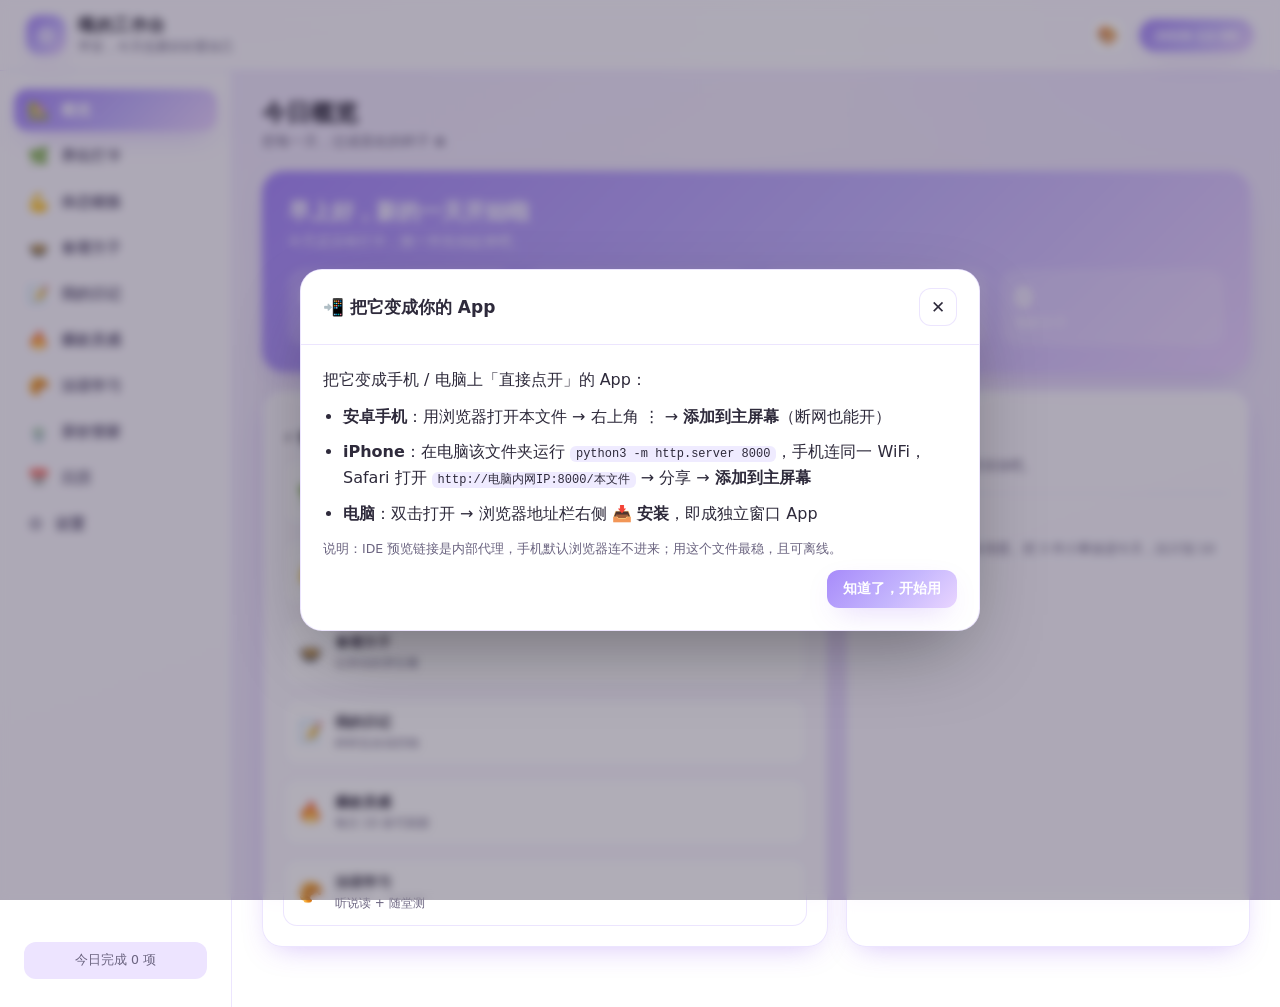
==== gongzuotai.html @ f62a4aa4 "法语：每个知识点预置对应B站视频直链，移除跳转搜索行" ====
<!DOCTYPE html>
<html lang="zh-CN" data-theme="purple">
<head>
  <meta charset="UTF-8" />
  <meta name="viewport" content="width=device-width, initial-scale=1.0, viewport-fit=cover" />
  <title>嘎的工作台 · 我的专属成长空间</title>
  <meta name="theme-color" content="#7c5cff" />
  <meta name="description" content="嘎的专属成长空间：习惯打卡、体态跟练、私人茶饮管家、爆款灵感" />
  <link rel="manifest" href="[data-uri]" />
  <link rel="apple-touch-icon" href="[data-uri]" />
  <meta name="apple-mobile-web-app-capable" content="yes" />
  <meta name="mobile-web-app-capable" content="yes" />
  <meta name="apple-mobile-web-app-status-bar-style" content="black-translucent" />
  <meta name="apple-mobile-web-app-title" content="嘎的工作台" />
  <style>
/* ============================================================
   嘎的工作台 · 样式系统
   5 套高级皮肤：紫 / 绿 / 黄 / 蓝 / 粉
   ============================================================ */

/* 确保 hidden 属性始终能隐藏元素，不被后续 display 规则覆盖 */
[hidden] { display: none !important; }

/* 首次引导：把单文件变成 App */
.apphint p { margin: 0 0 10px; line-height: 1.65; }
.apphint .ah-list { margin: 0 0 12px; padding-left: 20px; }
.apphint .ah-list li { margin: 9px 0; line-height: 1.65; }
.apphint code { background: rgba(124, 92, 255, .12); padding: 1px 6px; border-radius: 6px; font-size: 12px; word-break: break-all; }
.apphint .row-end { display: flex; justify-content: flex-end; margin-top: 4px; }

/* ---------- 主题变量 ---------- */
:root,
[data-theme="purple"] {
  --bg-1: #f3eefc;
  --bg-2: #ece4fb;
  --grad: linear-gradient(135deg, #a78bfa 0%, #c4b5fd 55%, #e9d5ff 100%);
  --primary: #8b5cf6;
  --primary-soft: #ede4ff;
  --primary-deep: #6d28d9;
  --accent: #f0abfc;
  --text: #2e2a3b;
  --text-soft: #6b6480;
  --card: rgba(255, 255, 255, 0.72);
  --card-solid: #ffffff;
  --border: rgba(139, 92, 246, 0.16);
  --shadow: 0 10px 30px -12px rgba(124, 58, 237, 0.35);
  --good: #34d399;
  --warn: #fbbf24;
  --dot: #c4b5fd;
}
[data-theme="green"] {
  --bg-1: #eef6ee;
  --bg-2: #e3f1e6;
  --grad: linear-gradient(135deg, #6ee7b7 0%, #a7f3d0 55%, #d9f99d 100%);
  --primary: #10b981;
  --primary-soft: #d8f5e8;
  --primary-deep: #047857;
  --accent: #bef264;
  --text: #243029;
  --text-soft: #5d6b60;
  --card: rgba(255, 255, 255, 0.74);
  --card-solid: #ffffff;
  --border: rgba(16, 185, 129, 0.16);
  --shadow: 0 10px 30px -12px rgba(16, 185, 129, 0.35);
  --good: #34d399;
  --warn: #fbbf24;
  --dot: #a7f3d0;
}
[data-theme="yellow"] {
  --bg-1: #fff8ec;
  --bg-2: #fdf2dc;
  --grad: linear-gradient(135deg, #fcd34d 0%, #fde68a 55%, #fef3c7 100%);
  --primary: #f59e0b;
  --primary-soft: #fdeccb;
  --primary-deep: #b45309;
  --accent: #fbbf24;
  --text: #3a3120;
  --text-soft: #7a6c4d;
  --card: rgba(255, 255, 255, 0.78);
  --card-solid: #fffdf8;
  --border: rgba(245, 158, 11, 0.18);
  --shadow: 0 10px 30px -12px rgba(217, 119, 6, 0.32);
  --good: #34d399;
  --warn: #fb923c;
  --dot: #fde68a;
}
[data-theme="blue"] {
  --bg-1: #eef4fb;
  --bg-2: #e2ecf7;
  --grad: linear-gradient(135deg, #60a5fa 0%, #93c5fd 55%, #cffafe 100%);
  --primary: #3b82f6;
  --primary-soft: #dbeafe;
  --primary-deep: #1d4ed8;
  --accent: #67e8f9;
  --text: #232b3a;
  --text-soft: #5a647a;
  --card: rgba(255, 255, 255, 0.74);
  --card-solid: #ffffff;
  --border: rgba(59, 130, 246, 0.16);
  --shadow: 0 10px 30px -12px rgba(37, 99, 235, 0.35);
  --good: #34d399;
  --warn: #fbbf24;
  --dot: #93c5fd;
}
[data-theme="pink"] {
  --bg-1: #fdeef4;
  --bg-2: #fbe3ec;
  --grad: linear-gradient(135deg, #f9a8d4 0%, #fbcfe8 55%, #fecdd3 100%);
  --primary: #ec4899;
  --primary-soft: #fce3f0;
  --primary-deep: #be185d;
  --accent: #fda4af;
  --text: #3a2731;
  --text-soft: #7a5e6b;
  --card: rgba(255, 255, 255, 0.74);
  --card-solid: #fffafc;
  --border: rgba(236, 72, 153, 0.16);
  --shadow: 0 10px 30px -12px rgba(219, 39, 119, 0.32);
  --good: #34d399;
  --warn: #fbbf24;
  --dot: #fbcfe8;
}

/* ---------- 基础 ---------- */
* { box-sizing: border-box; margin: 0; padding: 0; }
html, body { height: 100%; }
body {
  font-family: "PingFang SC", "Hiragino Sans GB", "Microsoft YaHei", system-ui, -apple-system, sans-serif;
  color: var(--text);
  background:
    radial-gradient(1200px 600px at 12% -8%, var(--bg-2), transparent 60%),
    radial-gradient(900px 500px at 100% 0%, var(--primary-soft), transparent 55%),
    linear-gradient(160deg, var(--bg-1), var(--bg-2));
  background-attachment: fixed;
  min-height: 100vh;
  transition: background .5s ease, color .3s ease;
  -webkit-font-smoothing: antialiased;
}
button { font-family: inherit; cursor: pointer; }
input, textarea, select { font-family: inherit; }

/* ---------- 顶栏 ---------- */
.topbar {
  position: sticky; top: 0; z-index: 20;
  display: flex; align-items: center; justify-content: space-between;
  padding: 14px 26px;
  backdrop-filter: blur(14px);
  background: var(--card);
  border-bottom: 1px solid var(--border);
}
.brand { display: flex; align-items: center; gap: 12px; }
.brand-logo {
  width: 40px; height: 40px; display: grid; place-items: center;
  border-radius: 14px; background: var(--grad); color: #fff; font-size: 20px;
  box-shadow: var(--shadow);
}
.brand-title { font-weight: 800; font-size: 17px; letter-spacing: .5px; }
.brand-sub { font-size: 12.5px; color: var(--text-soft); margin-top: 2px; }
.topbar-right { display: flex; align-items: center; gap: 12px; }
.icon-btn {
  border: 1px solid var(--border); background: var(--card-solid);
  width: 38px; height: 38px; border-radius: 12px; font-size: 17px;
  display: grid; place-items: center; color: var(--text);
  transition: transform .15s ease, box-shadow .2s ease;
}
.icon-btn:hover { transform: translateY(-2px); box-shadow: var(--shadow); }
.date-chip {
  background: var(--grad); color: #fff; font-weight: 700; font-size: 13px;
  padding: 9px 16px; border-radius: 999px; box-shadow: var(--shadow);
}

/* ---------- 布局 ---------- */
.layout { display: grid; grid-template-columns: 232px 1fr; min-height: calc(100vh - 68px); }
.sidebar {
  padding: 18px 14px; display: flex; flex-direction: column; justify-content: space-between;
  border-right: 1px solid var(--border);
  background: var(--card);
}
.nav { display: flex; flex-direction: column; gap: 4px; }
.nav-item {
  display: flex; align-items: center; gap: 12px;
  padding: 11px 14px; border-radius: 14px; color: var(--text-soft);
  font-size: 14.5px; font-weight: 600; text-decoration: none;
  transition: all .18s ease;
}
.nav-item .nav-ico { font-size: 17px; }
.nav-item:hover { background: var(--primary-soft); color: var(--text); }
.nav-item.active {
  background: var(--grad); color: #fff; box-shadow: var(--shadow);
}
.sidebar-foot { padding: 10px; }
.mini-stat {
  font-size: 12.5px; color: var(--text-soft); text-align: center;
  background: var(--primary-soft); border-radius: 12px; padding: 10px;
}

.content { padding: 26px 30px 60px; max-width: 1180px; }

/* ---------- 通用卡片/标题 ---------- */
.view-head { display: flex; align-items: flex-end; justify-content: space-between; margin-bottom: 20px; gap: 16px; }
.view-title { font-size: 24px; font-weight: 800; }
.view-desc { color: var(--text-soft); font-size: 13.5px; margin-top: 4px; }
.card {
  background: var(--card); border: 1px solid var(--border); border-radius: 20px;
  padding: 20px; box-shadow: var(--shadow); backdrop-filter: blur(10px);
}
.grid { display: grid; gap: 18px; }
.grid-2 { grid-template-columns: repeat(2, 1fr); }
.grid-3 { grid-template-columns: repeat(3, 1fr); }
.grid-auto { grid-template-columns: repeat(auto-fill, minmax(260px, 1fr)); }
@media (max-width: 920px) {
  /* 移动端：侧边栏变底部导航栏 */
  .layout { grid-template-columns: 1fr; min-height: auto; }
  .sidebar {
    position: fixed;
    left: 0; right: 0; bottom: 0; top: auto;
    width: 100%;
    flex-direction: row;
    gap: 4px;
    padding: 6px 8px calc(6px + env(safe-area-inset-bottom, 0px));
    border-radius: 0;
    border: none;
    border-top: 1px solid var(--border);
    background: var(--card-solid);
    box-shadow: 0 -10px 30px -12px rgba(0,0,0,.28);
    z-index: 40;
  }
  .nav { flex-direction: row; gap: 2px; width: 100%; overflow-x: auto; -webkit-overflow-scrolling: touch; }
  .nav-item {
    flex: 1 0 auto;
    flex-direction: column;
    gap: 2px;
    padding: 6px 8px;
    border-radius: 14px;
    min-width: 54px;
    font-size: 11px;
    justify-content: center;
  }
  .nav-item .nav-ico { font-size: 20px; }
  .nav-item span:last-child { font-size: 11px; }
  .sidebar-foot { display: none; }
  .grid-2, .grid-3 { grid-template-columns: 1fr; }
  .content { padding: 18px 16px calc(94px + env(safe-area-inset-bottom, 0px)); max-width: 100%; }
  .view-head { flex-wrap: wrap; gap: 10px; }
  .topbar { padding: 14px 16px; }
  .topbar .brand-sub { display: none; }
}
@media (max-width: 560px) {
  .topbar .brand-title { font-size: 16px; }
  .hero-banner .hero-num { font-size: 40px; }
  .hero-banner .hero-illust { font-size: 46px; }
  .view-title { font-size: 20px; }
  .checkin-card .actions .btn { padding: 4px 7px; }
}

/* ---------- 按钮 ---------- */
.btn {
  border: none; border-radius: 12px; padding: 10px 16px; font-size: 13.5px; font-weight: 700;
  background: var(--grad); color: #fff; box-shadow: var(--shadow);
  transition: transform .15s ease, filter .2s ease;
}
.btn:hover { transform: translateY(-2px); filter: brightness(1.04); }
.btn.ghost { background: var(--card-solid); color: var(--primary-deep); border: 1px solid var(--border); box-shadow: none; }
.btn.ghost:hover { background: var(--primary-soft); }
.btn.sm { padding: 7px 12px; font-size: 12.5px; border-radius: 10px; }
.btn.danger { background: #fff; color: #e11d48; border: 1px solid #fecdd3; box-shadow: none; }
.btn.danger:hover { background: #fff1f3; }
.chip {
  display: inline-flex; align-items: center; gap: 6px; font-size: 12px; font-weight: 700;
  padding: 5px 11px; border-radius: 999px; background: var(--primary-soft); color: var(--primary-deep);
}

/* ---------- 表单 ---------- */
.field { display: flex; flex-direction: column; gap: 6px; margin-bottom: 14px; }
.field label { font-size: 13px; font-weight: 700; color: var(--text); }
.input, .textarea, select.input {
  width: 100%; border: 1px solid var(--border); border-radius: 12px;
  padding: 11px 13px; font-size: 14px; color: var(--text); background: var(--card-solid);
  transition: border .2s ease, box-shadow .2s ease;
}
.input:focus, .textarea:focus { outline: none; border-color: var(--primary); box-shadow: 0 0 0 3px var(--primary-soft); }
.textarea { resize: vertical; min-height: 90px; line-height: 1.6; }
.row { display: flex; gap: 10px; flex-wrap: wrap; }
.row > * { flex: 1; min-width: 140px; }

/* ---------- 弹层 ---------- */
.modal-mask {
  position: fixed; inset: 0; background: rgba(30, 20, 50, .35); backdrop-filter: blur(4px);
  display: grid; place-items: center; z-index: 50; padding: 20px;
}
.modal {
  width: min(680px, 96vw); max-height: 88vh; overflow: auto;
  background: var(--card-solid); border-radius: 22px; border: 1px solid var(--border);
  box-shadow: 0 30px 80px -20px rgba(0,0,0,.4); animation: pop .25s ease;
}
@keyframes pop { from { transform: scale(.96); opacity: 0; } to { transform: scale(1); opacity: 1; } }
.modal-head { display: flex; align-items: center; justify-content: space-between; padding: 18px 22px; border-bottom: 1px solid var(--border); position: sticky; top: 0; background: var(--card-solid); }
.modal-head h3 { font-size: 17px; }
.modal-body { padding: 22px; }

/* ---------- 轻提示 ---------- */
.toast {
  position: fixed; bottom: 30px; left: 50%; transform: translateX(-50%);
  background: var(--text); color: #fff; padding: 12px 22px; border-radius: 999px;
  font-size: 13.5px; font-weight: 600; z-index: 60; box-shadow: 0 12px 30px -8px rgba(0,0,0,.4);
  animation: toastIn .3s ease;
}
@keyframes toastIn { from { opacity: 0; transform: translate(-50%, 12px); } to { opacity: 1; transform: translate(-50%, 0); } }

/* ---------- 概览 ---------- */
.ov-hero { background: var(--grad); color: #fff; border-radius: 22px; padding: 26px; box-shadow: var(--shadow); }
.ov-hero h2 { font-size: 22px; margin-bottom: 6px; }
.ov-hero p { opacity: .92; font-size: 14px; }
.ov-stats { display: grid; grid-template-columns: repeat(4, 1fr); gap: 14px; margin-top: 18px; }
.ov-stat { background: rgba(255,255,255,.18); border-radius: 16px; padding: 14px; }
.ov-stat .n { font-size: 26px; font-weight: 800; }
.ov-stat .l { font-size: 12.5px; opacity: .9; margin-top: 2px; }
@media (max-width: 720px){ .ov-stats { grid-template-columns: repeat(2,1fr);} }
.ov-grid { display: grid; grid-template-columns: 1.4fr 1fr; gap: 18px; margin-top: 18px; }
@media (max-width: 920px){ .ov-grid { grid-template-columns: 1fr; } }
.quick-link { display: flex; align-items: center; gap: 12px; padding: 13px 14px; border-radius: 14px; background: var(--card-solid); border: 1px solid var(--border); text-decoration: none; color: var(--text); transition: all .18s ease; }
.quick-link:hover { transform: translateY(-2px); box-shadow: var(--shadow); }
.quick-link .ql-ico { font-size: 20px; }
.quick-link .ql-title { font-weight: 700; font-size: 14px; }
.quick-link .ql-sub { font-size: 12px; color: var(--text-soft); }

/* ---------- 打卡清单 ---------- */
.habit {
  display: flex; align-items: center; gap: 14px; padding: 14px;
  background: var(--card-solid); border: 1px solid var(--border); border-radius: 16px;
  transition: all .18s ease;
}
.habit:hover { box-shadow: var(--shadow); }
.habit.done { background: var(--primary-soft); border-color: transparent; }
.check {
  width: 30px; height: 30px; border-radius: 10px; border: 2px solid var(--primary);
  display: grid; place-items: center; flex: none; background: #fff; color: #fff;
  transition: all .15s ease; font-weight: 800;
}
.check.on { background: var(--primary); }
.habit-main { flex: 1; min-width: 0; }
.habit-name { font-weight: 700; font-size: 15px; }
.habit-name.done { text-decoration: line-through; color: var(--text-soft); }
.habit-meta { font-size: 12px; color: var(--text-soft); margin-top: 3px; }
.habit-actions { display: flex; gap: 8px; align-items: center; }
.jump-btn {
  display: inline-flex; align-items: center; gap: 6px; font-size: 12.5px; font-weight: 700;
  padding: 7px 12px; border-radius: 10px; background: var(--primary-soft); color: var(--primary-deep);
  text-decoration: none; border: 1px solid var(--border); transition: all .15s ease;
}
.jump-btn:hover { background: var(--primary); color: #fff; }
.jump-btn.empty { opacity: .55; }

/* ---------- 分类标签 ---------- */
.tabs { display: flex; gap: 8px; flex-wrap: wrap; margin-bottom: 16px; }
.tab {
  border: 1px solid var(--border); background: var(--card-solid); color: var(--text-soft);
  padding: 8px 15px; border-radius: 999px; font-size: 13px; font-weight: 700;
  transition: all .15s ease;
}
.tab.active { background: var(--grad); color: #fff; border-color: transparent; box-shadow: var(--shadow); }
.cat-pill { display: inline-flex; align-items: center; gap: 6px; }
.cat-pill .del { cursor: pointer; color: var(--text-soft); }

/* ---------- 食谱卡 ---------- */
.recipe-card { display: flex; flex-direction: column; gap: 10px; }
.recipe-title { font-size: 16px; font-weight: 800; display: flex; align-items: center; gap: 8px; }
.tag-row { display: flex; gap: 6px; flex-wrap: wrap; }
.tag { font-size: 11.5px; padding: 3px 10px; border-radius: 999px; background: var(--primary-soft); color: var(--primary-deep); font-weight: 700; }
.tip-box { background: linear-gradient(135deg, var(--primary-soft), transparent); border-left: 3px solid var(--primary); border-radius: 12px; padding: 11px 13px; font-size: 13px; color: var(--text); line-height: 1.6; }
.tip-box b { color: var(--primary-deep); }
.ingredients li, .steps li { font-size: 13.5px; line-height: 1.7; margin-left: 18px; }
.ingredients li { list-style: '🥄'; padding-left: 6px; }
.steps li { list-style: decimal; }

/* ---------- 日记 ---------- */
.diary-editor { display: grid; gap: 12px; }
.diary-list { display: flex; flex-direction: column; gap: 12px; }
.diary-item { background: var(--card-solid); border: 1px solid var(--border); border-radius: 16px; padding: 16px; }
.diary-date { font-size: 12.5px; color: var(--text-soft); font-weight: 700; }
.diary-tags { display: flex; gap: 6px; flex-wrap: wrap; margin: 8px 0; }
.diary-body { font-size: 14px; line-height: 1.75; white-space: pre-wrap; color: var(--text); }
.analysis { background: var(--primary-soft); border-radius: 16px; padding: 18px; }
.analysis h4 { font-size: 15px; margin-bottom: 10px; }
.analysis ul { margin-left: 18px; font-size: 13.5px; line-height: 1.8; }
.kpi-row { display: flex; gap: 10px; flex-wrap: wrap; margin-bottom: 12px; }
.kpi { background: var(--card-solid); border: 1px solid var(--border); border-radius: 12px; padding: 10px 14px; flex: 1; min-width: 120px; }
.kpi .n { font-size: 20px; font-weight: 800; color: var(--primary-deep); }
.kpi .l { font-size: 12px; color: var(--text-soft); }

/* ---------- 爆款灵感 ---------- */
.viral-toolbar { display: flex; align-items: center; gap: 12px; flex-wrap: wrap; margin-bottom: 16px; }
.viral-card { background: var(--card-solid); border: 1px solid var(--border); border-radius: 18px; overflow: hidden; display: flex; flex-direction: column; }
.viral-top { padding: 16px 18px; background: var(--grad); color: #fff; }
.viral-top .vt-platform { font-size: 11.5px; font-weight: 800; opacity: .9; }
.viral-top .vt-title { font-size: 16px; font-weight: 800; margin-top: 4px; line-height: 1.4; }
.viral-body { padding: 16px 18px; display: flex; flex-direction: column; gap: 12px; }
.viral-sec { border-top: 1px dashed var(--border); padding-top: 10px; }
.viral-sec h5 { font-size: 12.5px; color: var(--primary-deep); margin-bottom: 6px; letter-spacing: .3px; }
.viral-sec .line { font-size: 13px; line-height: 1.65; color: var(--text); }
.timeline { display: flex; flex-direction: column; gap: 4px; }
.timeline .tl { display: flex; gap: 8px; font-size: 12.5px; }
.timeline .tl .t { color: var(--primary-deep); font-weight: 800; flex: none; width: 46px; }
.timeline .tl .k { font-weight: 700; }
.gold { color: var(--primary-deep); font-weight: 700; background: var(--primary-soft); padding: 0 4px; border-radius: 5px; }
.emo { color: var(--accent); font-weight: 700; }

/* ---------- 法语 ---------- */
.fr-level { display: flex; gap: 8px; flex-wrap: wrap; margin-bottom: 16px; }
.fr-lesson { display: flex; align-items: center; gap: 12px; padding: 13px; background: var(--card-solid); border: 1px solid var(--border); border-radius: 14px; }
.fr-lesson .lv { font-size: 12px; font-weight: 800; color: #fff; background: var(--primary); padding: 3px 9px; border-radius: 999px; }
.fr-video { display: flex; align-items: center; gap: 12px; padding: 13px; background: var(--card-solid); border: 1px solid var(--border); border-radius: 14px; }
.fr-video.done { border-color: var(--primary); background: var(--primary-soft); }
.fr-video-actions { display: flex; align-items: center; gap: 8px; flex-shrink: 0; }
.tag-ok { font-size: 11px; font-weight: 800; color: #fff; background: #16a34a; padding: 2px 8px; border-radius: 999px; margin-left: 6px; }
.task-list { display: flex; flex-direction: column; gap: 10px; }
.task { display: flex; align-items: flex-start; gap: 12px; padding: 12px; border: 1px solid var(--border); border-radius: 14px; background: var(--card-solid); }
.task .tk { font-size: 18px; }
.quiz { background: var(--primary-soft); border-radius: 16px; padding: 18px; }
.quiz .q { font-weight: 700; font-size: 15px; margin-bottom: 10px; }
.quiz-opt { display: block; width: 100%; text-align: left; padding: 11px 14px; border: 1px solid var(--border); border-radius: 12px; background: var(--card-solid); margin-bottom: 8px; font-size: 14px; transition: all .15s ease; }
.quiz-opt:hover { border-color: var(--primary); }
.quiz-opt.correct { background: #d1fae5; border-color: var(--good); }
.quiz-opt.wrong { background: #fee2e2; border-color: #f87171; }
.dur-pick { display: flex; gap: 8px; }
.dur-pick .tab { cursor: pointer; }

/* ---------- 日历 ---------- */
.cal-head { display: flex; align-items: center; justify-content: space-between; margin-bottom: 14px; }
.cal-grid { display: grid; grid-template-columns: repeat(7, 1fr); gap: 8px; }
.cal-dow { text-align: center; font-size: 12px; font-weight: 800; color: var(--text-soft); padding: 4px 0; }
.cal-cell {
  min-height: 92px; border: 1px solid var(--border); border-radius: 14px; padding: 8px;
  background: var(--card-solid); cursor: pointer; transition: all .15s ease; position: relative;
  display: flex; flex-direction: column; gap: 5px;
}
.cal-cell:hover { box-shadow: var(--shadow); transform: translateY(-2px); }
.cal-cell.other { opacity: .4; }
.cal-cell.today { border: 2px solid var(--primary); }
.cal-cell .dnum { font-size: 13px; font-weight: 800; }
.cal-dots { display: flex; gap: 3px; flex-wrap: wrap; }
.cal-dot { width: 8px; height: 8px; border-radius: 50%; }
.cal-dot.health { background: var(--primary); }
.cal-dot.posture { background: var(--accent); }
.cal-dot.french { background: #38bdf8; }
.cal-dot.plan { background: var(--warn); }
.day-detail .dd-row { display: flex; align-items: center; gap: 10px; padding: 9px 0; border-bottom: 1px dashed var(--border); }
.day-detail .dd-row:last-child { border-bottom: none; }
.day-detail .dd-label { flex: 1; font-size: 13.5px; }
.makeup-note { font-size: 12px; color: var(--text-soft); margin-top: 8px; }

/* ---------- 设置/皮肤 ---------- */
.theme-grid { display: grid; grid-template-columns: repeat(5, 1fr); gap: 14px; }
@media (max-width: 720px){ .theme-grid { grid-template-columns: repeat(2,1fr); } }
.theme-card { border: 2px solid transparent; border-radius: 16px; padding: 14px; cursor: pointer; transition: all .18s ease; background: var(--card-solid); }
.theme-card.active { border-color: var(--primary); box-shadow: var(--shadow); }
.theme-swatch { height: 46px; border-radius: 12px; margin-bottom: 10px; }
.theme-name { font-size: 13.5px; font-weight: 700; text-align: center; }
.empty { text-align: center; color: var(--text-soft); padding: 30px; font-size: 14px; }
.sec-title { font-size: 15px; font-weight: 800; margin: 18px 0 10px; display: flex; align-items: center; gap: 8px; }
.muted { color: var(--text-soft); font-size: 12.5px; }
.divider { height: 1px; background: var(--border); margin: 18px 0; }

/* ---------- 健身/习惯打卡新布局（参考结构，使用主题色） ---------- */
.hero-banner {
  background: var(--grad);
  border-radius: 24px;
  padding: 24px 28px;
  color: #fff;
  display: flex;
  justify-content: space-between;
  align-items: center;
  margin-bottom: 20px;
  box-shadow: var(--shadow);
}
.hero-banner .hero-num {
  font-size: 56px;
  font-weight: 900;
  line-height: 1;
  letter-spacing: -2px;
}
.hero-banner .hero-label {
  font-size: 14px;
  opacity: .92;
  margin-top: 6px;
  font-weight: 600;
}
.hero-banner .hero-illust {
  font-size: 70px;
  opacity: .95;
  filter: drop-shadow(0 8px 16px rgba(0,0,0,.12));
}

.cat-grid {
  display: grid;
  grid-template-columns: repeat(auto-fit, minmax(100px, 1fr));
  gap: 10px;
  margin-bottom: 18px;
}
.cat-grid .cat-btn {
  position: relative;
  border: 1px solid var(--border);
  background: var(--card-solid);
  color: var(--text-soft);
  border-radius: 18px;
  padding: 14px 8px 12px;
  text-align: center;
  font-size: 13px;
  font-weight: 700;
  transition: all .15s ease;
  cursor: pointer;
  user-select: none;
}
.cat-grid .cat-btn.active {
  background: var(--primary);
  color: #fff;
  border-color: var(--primary);
  box-shadow: var(--shadow);
}
.cat-grid .cat-ico {
  font-size: 30px;
  display: block;
  margin-bottom: 6px;
  line-height: 1;
}
.cat-grid .cat-del {
  position: absolute;
  top: 5px;
  right: 6px;
  font-size: 10px;
  opacity: .5;
  padding: 3px 5px;
  border-radius: 50%;
  line-height: 1;
}
.cat-grid .cat-del:hover { opacity: 1; background: rgba(0,0,0,.08); }

.today-status {
  display: flex;
  align-items: center;
  gap: 12px;
  margin-bottom: 16px;
  font-size: 16px;
  font-weight: 800;
  color: var(--text);
}
.today-status .status-dot {
  width: 22px;
  height: 22px;
  border-radius: 50%;
  border: 2.5px solid var(--warn);
  flex: none;
  transition: all .2s ease;
}
.today-status .status-dot.done {
  background: var(--good);
  border-color: var(--good);
}

.checkin-card {
  display: flex;
  align-items: center;
  gap: 14px;
  padding: 16px;
  background: var(--card-solid);
  border: 1px solid var(--border);
  border-radius: 18px;
  margin-bottom: 12px;
  transition: all .18s ease;
}
.checkin-card:hover { box-shadow: var(--shadow); }
.checkin-card.done { background: var(--primary-soft); border-color: transparent; }
.checkin-card .thumb {
  width: 58px;
  height: 58px;
  border-radius: 16px;
  background: var(--primary-soft);
  color: var(--primary);
  display: grid;
  place-items: center;
  font-size: 30px;
  flex: none;
  text-decoration: none;
  transition: all .15s ease;
}
.checkin-card .thumb.play {
  background: var(--grad);
  color: #fff;
  position: relative;
  overflow: hidden;
}
.checkin-card .thumb.play::after {
  content: '▶';
  font-size: 22px;
  display: grid;
  place-items: center;
  inset: 0;
  position: absolute;
}
.checkin-card .main { flex: 1; min-width: 0; }
.checkin-card .title {
  font-size: 16px;
  font-weight: 800;
  color: var(--text);
  margin-bottom: 4px;
}
.checkin-card .title.done { color: var(--primary-deep); }
.checkin-card .desc {
  font-size: 13px;
  color: var(--text-soft);
  line-height: 1.45;
  margin-bottom: 9px;
}
.checkin-card .tags {
  display: flex;
  gap: 8px;
  flex-wrap: wrap;
  align-items: center;
}
.checkin-card .tag-pill {
  font-size: 12px;
  padding: 4px 10px;
  border-radius: 999px;
  background: var(--bg-2);
  color: var(--text-soft);
  font-weight: 600;
}
.checkin-card .tag-pill.level { background: var(--primary-soft); color: var(--primary-deep); }
.checkin-card .tag-pill a { color: inherit; text-decoration: none; }
.checkin-card .check-circle {
  width: 36px;
  height: 36px;
  border-radius: 50%;
  border: 2.5px solid var(--border);
  background: var(--card-solid);
  color: transparent;
  display: grid;
  place-items: center;
  flex: none;
  transition: all .15s ease;
  font-weight: 800;
  font-size: 16px;
  cursor: pointer;
}
.checkin-card .check-circle.on {
  background: var(--primary);
  border-color: var(--primary);
  color: #fff;
}
.checkin-card .actions {
  display: flex;
  flex-direction: column;
  gap: 6px;
  flex: none;
}
.checkin-card .actions .btn {
  padding: 5px 8px;
  font-size: 12px;
  min-height: auto;
}

.tip-card {
  background: var(--card);
  border: 1px solid var(--border);
  border-radius: 20px;
  padding: 18px;
  margin-top: 20px;
  box-shadow: var(--shadow);
}
.tip-card .tip-title {
  font-size: 16px;
  font-weight: 800;
  margin-bottom: 8px;
  display: flex;
  align-items: center;
  gap: 8px;
  color: var(--text);
}
.tip-card .tip-body {
  font-size: 13.5px;
  color: var(--text-soft);
  line-height: 1.65;
}

@media (max-width: 720px) {
  .hero-banner { padding: 20px 22px; }
  .hero-banner .hero-num { font-size: 44px; }
  .hero-banner .hero-illust { font-size: 52px; }
  .cat-grid { grid-template-columns: repeat(3, 1fr); }
  .checkin-card { padding: 13px; gap: 11px; }
  .checkin-card .thumb { width: 50px; height: 50px; font-size: 24px; border-radius: 14px; }
  .checkin-card .title { font-size: 15px; }
  .checkin-card .check-circle { width: 32px; height: 32px; }
}


/* ============ 法语 · 听说读写四项技能 ============ */
.fr-overall { padding: 16px 18px; margin-bottom: 18px; }
.fr-overall.done { border-color: var(--primary); background: var(--primary-soft); }
.fr-overall-top { display: flex; justify-content: space-between; align-items: center; font-weight: 700; margin-bottom: 10px; }
.fr-overall-pct { color: var(--primary); font-variant-numeric: tabular-nums; }

/* 进度条：类 B站 视频进度（部分填充） */
.fr-progress { height: 9px; background: var(--border); border-radius: 999px; overflow: hidden; }
.fr-progress.big { height: 14px; }
.fr-progress > i { display: block; height: 100%; width: 0;
  background: linear-gradient(90deg, #7c5cff, #a78bfa); border-radius: 999px;
  transition: width .4s cubic-bezier(.22,.61,.36,1); }
.fr-progress.done > i { background: linear-gradient(90deg, #16a34a, #4ade80); }

.fr-skills { display: grid; grid-template-columns: 1fr 1fr; gap: 14px; margin-bottom: 18px; }
.fr-skill { padding: 15px 16px; }
.fr-skill.done { border-color: var(--primary); background: var(--primary-soft); }
.fr-skill-head { display: flex; align-items: center; gap: 8px; margin-bottom: 10px; }
.fr-skill-ico { font-size: 20px; }
.fr-skill-name { font-weight: 800; flex: 1; }
.fr-skill-pct { font-size: 12px; font-weight: 700; color: var(--text-soft); font-variant-numeric: tabular-nums; }

.fr-items { display: flex; flex-direction: column; gap: 10px; margin-top: 10px; }
.fr-item { display: flex; align-items: flex-start; gap: 10px; padding: 11px 12px;
  background: var(--card-solid); border: 1px solid var(--border); border-radius: 13px; }
.fr-item.done { border-color: var(--primary); background: var(--primary-soft); }
.fr-item-main { flex: 1; min-width: 0; }
.fr-item-fr { display: flex; align-items: center; gap: 8px; }
.fr-fr-text { font-weight: 700; font-size: 15px; color: var(--text); }
.fr-item-zh { font-size: 13px; color: var(--text-soft); margin-top: 2px; }
.fr-item-tip { font-size: 12px; color: var(--primary); margin-top: 4px; }
.fr-item-q { font-weight: 700; font-size: 14px; color: var(--text); line-height: 1.5; }
.fr-tts { flex-shrink: 0; width: 34px; height: 34px; font-size: 16px; padding: 0;
  border-radius: 10px; background: var(--primary-soft); border: 1px solid var(--border); }
.fr-write { width: 100%; min-height: 64px; margin-top: 8px; resize: vertical;
  border: 1px solid var(--border); border-radius: 10px; padding: 9px 11px;
  font: inherit; font-size: 13.5px; line-height: 1.5; background: var(--card-solid); color: var(--text); }
.fr-write:focus { outline: none; border-color: var(--primary); }
.fr-ex { margin-top: 8px; font-size: 13px; }
.fr-ex summary { cursor: pointer; color: var(--primary); font-weight: 700; user-select: none; }
.fr-ex-body { margin-top: 6px; padding: 8px 11px; background: var(--card-solid); border-radius: 9px;
  color: var(--text-soft); line-height: 1.55; border: 1px dashed var(--border); }

@media (max-width: 720px) {
  .fr-skills { grid-template-columns: 1fr; }
}

/* 每条素材下方「▶ 看视频」直链按钮（打开对应 B站 视频，无需再搜） */
.fr-item-foot { margin-top: 8px; display: flex; align-items: center; }
.fr-video-btn { display: inline-flex; align-items: center; gap: 4px; padding: 6px 12px;
  font-size: 12.5px; font-weight: 700; text-decoration: none; color: #fff;
  background: linear-gradient(135deg, #fb7299, #ff9bbf); border-radius: 999px;
  box-shadow: 0 2px 8px rgba(251,114,153,.28); transition: transform .12s ease, box-shadow .12s ease; }
.fr-video-btn:hover { transform: translateY(-1px); box-shadow: 0 4px 12px rgba(251,114,153,.4); }
.fr-video-btn::before { content: '📺'; }
.jump-btn.sm { padding: 6px 11px; font-size: 12.5px; }

</style>
</head>
<body>
  <!-- 顶部问候条 -->
  <header class="topbar">
    <div class="brand">
      <span class="brand-logo">✿</span>
      <div>
        <div class="brand-title">嘎的工作台</div>
        <div class="brand-sub" id="greeting">早安，今天也要好好爱自己</div>
      </div>
    </div>
    <div class="topbar-right">
      <button class="icon-btn" id="themeQuickBtn" data-action="theme-quick" title="快速切换皮肤">🎨</button>
      <div class="date-chip" id="todayChip">—</div>
    </div>
  </header>

  <div class="layout">
    <!-- 侧边导航 -->
    <aside class="sidebar">
      <nav class="nav">
        <a class="nav-item active" data-view="overview"><span class="nav-ico">🏡</span><span>概览</span></a>
        <a class="nav-item" data-view="health"><span class="nav-ico">🌿</span><span>养生打卡</span></a>
        <a class="nav-item" data-view="posture"><span class="nav-ico">💪</span><span>体态锻炼</span></a>
        <a class="nav-item" data-view="recipe"><span class="nav-ico">🍲</span><span>食谱方子</span></a>
        <a class="nav-item" data-view="diary"><span class="nav-ico">📝</span><span>我的日记</span></a>
        <a class="nav-item" data-view="viral"><span class="nav-ico">🔥</span><span>爆款灵感</span></a>
      <a class="nav-item" data-view="french"><span class="nav-ico">🥐</span><span>法语学习</span></a>
      <a class="nav-item" data-view="tea"><span class="nav-ico">🍵</span><span>茶饮管家</span></a>
      <a class="nav-item" data-view="calendar"><span class="nav-ico">📅</span><span>日历</span></a>
        <a class="nav-item" data-view="settings"><span class="nav-ico">⚙️</span><span>设置</span></a>
      </nav>
      <div class="sidebar-foot">
        <div class="mini-stat" id="miniStatDay">今日完成 0 项</div>
      </div>
    </aside>

    <!-- 主内容区 -->
    <main class="content" id="content"><!-- 由 app.js 渲染 --></main>
  </div>

  <!-- 通用弹层 -->
  <div class="modal-mask" id="modalMask" hidden>
    <div class="modal" id="modal">
      <div class="modal-head">
        <h3 id="modalTitle">标题</h3>
        <button class="icon-btn" id="modalClose">✕</button>
      </div>
      <div class="modal-body" id="modalBody"></div>
    </div>
  </div>

  <!-- 轻提示 -->
  <div class="toast" id="toast" hidden></div>

  
  
  
  
  
  <script>
    // PWA：仅在 http(s) 下注册 Service Worker（file:// 直接打开时不注册）
    if ('serviceWorker' in navigator && /^https?:$/.test(location.protocol)) {
      window.addEventListener('load', function () {
        navigator.serviceWorker.register('sw.js').then(function (reg) {
          // 新版本就绪后自动刷新一次，确保看到最新内容
          if (reg && reg.waiting) reg.waiting.postMessage('skipWaiting');
        }).catch(function () {});
      });
      // Service Worker 接管时（新版本生效）自动重载页面
      navigator.serviceWorker.addEventListener('controllerchange', function () {
        if (!window.__gwReloading) { window.__gwReloading = true; location.reload(); }
      });
    }
  </script>
<script>
/* ============================================================
   store.js · 本地数据层（localStorage）
   所有数据持久化在浏览器，无需服务器，离线可用。
   ============================================================ */
(function (global) {
  'use strict';

  const STORE_KEY = 'yueji_workbench_v1';
  const uid = () => Math.random().toString(36).slice(2, 9);

  function todayStr(d) {
    d = d || new Date();
    const m = String(d.getMonth() + 1).padStart(2, '0');
    const day = String(d.getDate()).padStart(2, '0');
    return `${d.getFullYear()}-${m}-${day}`;
  }
  function addDays(dateStr, n) {
    const d = new Date(dateStr + 'T00:00:00');
    d.setDate(d.getDate() + n);
    return todayStr(d);
  }

  function defaultData() {
    return {
      user: { name: '小主' },
      habits: [
        { id: uid(), name: '拍八虚', icon: '🤲', videoUrl: '', note: '疏通经络，每天早晚各一次', done: {} },
        { id: uid(), name: '八段锦', icon: '🧘', videoUrl: '', note: '传统养生功法，全套约 12 分钟', done: {} },
        { id: uid(), name: '仙人揉腹', icon: '🌿', videoUrl: '', note: '顺时针揉腹，助消化安眠', done: {} },
      ],
      postureCats: [
        { id: uid(), name: '肩' },
        { id: uid(), name: '背' },
        { id: uid(), name: '臀' },
        { id: uid(), name: '腿' },
        { id: uid(), name: '全身' },
      ],
      postureExercises: [], // {id, catId, name, videoUrl, done:{}}
      recipes: [],          // {id, title, videoUrl, tags:[], ingredients:[], steps:[], tips}
      diary: [],            // {id, date, content, tags:[]}
      plans: [],            // {id, date, title, time, done}
      french: {
        level: 'A1',
        videos: [],         // 用户自添加的教学视频 {topic, url}
        records: {},        // date -> {skills, quiz, quizScore, videos, done}
      },
      viral: { date: '', items: [] },
      tea: { favorites: [], week: { start: '', plan: {} } }, // 茶饮管家：收藏id / 周计划
      settings: { theme: 'purple', name: '小主' },
    };
  }

  let DB = load();

  function load() {
    try {
      const raw = localStorage.getItem(STORE_KEY);
      if (!raw) return defaultData();
      const data = JSON.parse(raw);
      // 简单兜底，确保字段存在
      const def = defaultData();
      return Object.assign(def, data, {
        settings: Object.assign(def.settings, data.settings || {}),
        french: Object.assign(def.french, data.french || {}),
        tea: Object.assign(def.tea, data.tea || {}),
      });
    } catch (e) {
      return defaultData();
    }
  }

  function save() {
    try { localStorage.setItem(STORE_KEY, JSON.stringify(DB)); } catch (e) {}
  }

  /* ---------- 通用打卡 ---------- */
  // coll: 'habits' | 'postureExercises' ；集合项含 done:{date:true}
  function toggleDone(coll, id, date) {
    date = date || todayStr();
    const item = DB[coll].find((x) => x.id === id);
    if (!item) return false;
    item.done = item.done || {};
    if (item.done[date]) delete item.done[date];
    else item.done[date] = true;
    save();
    return !!item.done[date];
  }
  function isDone(coll, id, date) {
    const item = DB[coll].find((x) => x.id === id);
    return !!(item && item.done && item.done[date]);
  }

  /* ---------- 养生习惯 ---------- */
  function addHabit(obj) {
    DB.habits.push(Object.assign({ id: uid(), icon: '🌿', videoUrl: '', note: '', done: {} }, obj));
    save();
  }
  function updateHabit(id, patch) {
    const h = DB.habits.find((x) => x.id === id);
    if (h) Object.assign(h, patch);
    save();
  }
  function removeHabit(id) {
    DB.habits = DB.habits.filter((x) => x.id !== id);
    save();
  }

  /* ---------- 体态锻炼 ---------- */
  function addPostureCat(name) {
    DB.postureCats.push({ id: uid(), name });
    save();
  }
  function removePostureCat(id) {
    DB.postureExercises = DB.postureExercises.filter((e) => e.catId !== id);
    DB.postureCats = DB.postureCats.filter((c) => c.id !== id);
    save();
  }
  function addPostureExercise(catId, obj) {
    DB.postureExercises.push(Object.assign({ id: uid(), catId, videoUrl: '', done: {} }, obj));
    save();
  }
  function updatePostureExercise(id, patch) {
    const e = DB.postureExercises.find((x) => x.id === id);
    if (e) Object.assign(e, patch);
    save();
  }
  function removePostureExercise(id) {
    DB.postureExercises = DB.postureExercises.filter((x) => x.id !== id);
    save();
  }
  function postureByCat(catId) {
    return DB.postureExercises.filter((e) => e.catId === catId);
  }

  /* ---------- 食谱 ---------- */
  function addRecipe(obj) {
    DB.recipes.push(Object.assign({ id: uid(), title: '未命名方子', videoUrl: '', tags: [], ingredients: [], steps: [], tips: '' }, obj));
    save();
    return DB.recipes[DB.recipes.length - 1];
  }
  function updateRecipe(id, patch) {
    const r = DB.recipes.find((x) => x.id === id);
    if (r) Object.assign(r, patch);
    save();
  }
  function removeRecipe(id) {
    DB.recipes = DB.recipes.filter((x) => x.id !== id);
    save();
  }

  /* ---------- 日记 ---------- */
  function upsertDiary(date, content) {
    let d = DB.diary.find((x) => x.date === date);
    if (d) d.content = content;
    else DB.diary.push({ id: uid(), date, content });
    save();
    return d || DB.diary[DB.diary.length - 1];
  }
  function getDiary(date) {
    return DB.diary.find((x) => x.date === date);
  }
  function removeDiary(id) {
    DB.diary = DB.diary.filter((x) => x.id !== id);
    save();
  }

  /* ---------- 计划（日历） ---------- */
  function addPlan(obj) {
    DB.plans.push(Object.assign({ id: uid(), date: todayStr(), title: '', time: '', done: false }, obj));
    save();
  }
  function updatePlan(id, patch) {
    const p = DB.plans.find((x) => x.id === id);
    if (p) Object.assign(p, patch);
    save();
  }
  function removePlan(id) {
    DB.plans = DB.plans.filter((x) => x.id !== id);
    save();
  }
  function plansOn(date) {
    return DB.plans.filter((p) => p.date === date);
  }

  /* ---------- 法语 ----------
     进度模型：听说读写四项技能，每项每天若干素材条目，
     完成度 = 已勾条目 / 当日条目数；frenchDone 由四项是否全满推导。 */
  function setFrenchLevel(level) { DB.french.level = level; save(); }
  function recordFrench(date, rec) {
    DB.french.records[date] = Object.assign(DB.french.records[date] || {}, rec);
    save();
  }
  function getFrench(date) { return DB.french.records[date]; }
  function ensureFrenchRec(date) {
    const r = DB.french.records[date] || (DB.french.records[date] = {});
    r.skills = r.skills || { listen: {}, speak: {}, read: {}, write: {} };
    return r;
  }
  // 勾选/取消某技能某条素材
  function setFrenchSkillItem(date, skill, id, done) {
    const r = ensureFrenchRec(date);
    r.skills[skill] = r.skills[skill] || {};
    r.skills[skill][id] = Object.assign(r.skills[skill][id] || {}, { done: done });
    save();
  }
  function getFrenchSkillItem(date, skill, id) {
    const r = DB.french.records[date];
    return (r && r.skills && r.skills[skill]) ? (r.skills[skill][id] || null) : null;
  }
  // 写作文本自动保存
  function setFrenchWriteText(date, id, text) {
    const r = ensureFrenchRec(date);
    r.skills.write = r.skills.write || {};
    r.skills.write[id] = Object.assign(r.skills.write[id] || {}, { text: text });
    save();
  }
  // 单项技能进度 {done,total,pct}
  function frenchSkillProgress(date, skill, total) {
    const r = DB.french.records[date];
    let done = 0;
    if (r && r.skills && r.skills[skill]) {
      Object.keys(r.skills[skill]).forEach((id) => { if (r.skills[skill][id].done) done++; });
    }
    return { done: done, total: total, pct: total ? Math.round((done / total) * 100) : 0 };
  }
  // 今日是否全部完成：手动 done 优先；否则看四项技能是否全满
  function frenchDone(date) {
    const r = DB.french.records[date];
    if (r && r.done) return true; // 手动覆盖（日历补卡）
    const F = global.French;
    if (F && F.SKILLS && F.skillTotals) {
      const lv = DB.french.level;
      const totals = F.skillTotals(date, lv);
      let any = false, all = true;
      F.SKILLS.forEach((sk) => {
        const total = totals[sk.key];
        let done = 0;
        if (r && r.skills && r.skills[sk.key]) {
          Object.keys(r.skills[sk.key]).forEach((id) => { if (r.skills[sk.key][id].done) done++; });
        }
        if (total > 0) { any = true; if (done < total) all = false; }
      });
      if (any) return all;
    }
    return false;
  }
  // 一键完成今日所有技能条目
  function completeFrenchToday(date) {
    const F = global.French;
    if (!F) return;
    const lv = DB.french.level;
    const totals = F.skillTotals(date, lv);
    F.SKILLS.forEach((sk) => {
      F.dailySkillItems(sk.key, date, lv, totals[sk.key]).forEach((it) => {
        setFrenchSkillItem(date, sk.key, it.id, true);
      });
    });
  }
  function toggleFrench(date) {
    const r = DB.french.records[date] || { done: false };
    r.done = !r.done;
    DB.french.records[date] = r;
    save();
    return r.done;
  }
  function setFrenchVideo(date, id, studied) {
    const r = DB.french.records[date] || {};
    r.videos = r.videos || [];
    let it = r.videos.find((x) => x.id === id);
    if (!it) { it = { id: id }; r.videos.push(it); }
    it.studied = studied;
    DB.french.records[date] = r;
    save();
  }

  /* ---------- 主题 ---------- */
  function setTheme(t) { DB.settings.theme = t; save(); applyTheme(); }
  function applyTheme() {
    document.documentElement.setAttribute('data-theme', DB.settings.theme || 'purple');
  }

  /* ---------- 茶饮管家 ---------- */
  function isTeaFav(id) { return DB.tea.favorites.includes(id); }
  function toggleTeaFav(id) {
    const i = DB.tea.favorites.indexOf(id);
    if (i >= 0) DB.tea.favorites.splice(i, 1); else DB.tea.favorites.push(id);
    save();
    return isTeaFav(id);
  }
  function setTeaDay(date, teaId) {
    DB.tea.week.plan = DB.tea.week.plan || {};
    DB.tea.week.plan[date] = teaId;
    save();
  }
  function clearTeaDay(date) {
    if (DB.tea.week.plan) delete DB.tea.week.plan[date];
    save();
  }
  function getTeaPlan() { return DB.tea.week.plan || {}; }

  /* ---------- 今日聚合（概览/侧栏） ---------- */
  function todaySummary() {
    const t = todayStr();
    const healthDone = DB.habits.filter((h) => h.done && h.done[t]).length;
    const postureDone = DB.postureExercises.filter((e) => e.done && e.done[t]).length;
    const postureTotal = DB.postureExercises.length;
    const french = frenchDone(t);
    const total = healthDone + postureDone + (french ? 1 : 0);
    return { healthDone, healthTotal: DB.habits.length, postureDone, postureTotal, french, total };
  }

  /* ---------- 导出/导入（备份） ---------- */
  function exportData() { return JSON.stringify(DB, null, 2); }
  function importData(json) {
    try {
      const data = JSON.parse(json);
      DB = Object.assign(defaultData(), data);
      save();
      return true;
    } catch (e) { return false; }
  }

  global.Store = {
    get DB() { return DB; },
    save, uid, todayStr, addDays,
    toggleDone, isDone,
    addHabit, updateHabit, removeHabit,
    addPostureCat, removePostureCat, addPostureExercise, updatePostureExercise, removePostureExercise, postureByCat,
    addRecipe, updateRecipe, removeRecipe,
    upsertDiary, getDiary, removeDiary,
    addPlan, updatePlan, removePlan, plansOn,
    setFrenchLevel, recordFrench, getFrench, ensureFrenchRec, setFrenchSkillItem, getFrenchSkillItem, setFrenchWriteText, frenchSkillProgress, frenchDone, completeFrenchToday, toggleFrench, setFrenchVideo,
    setTheme, applyTheme,
    isTeaFav, toggleTeaFav, setTeaDay, clearTeaDay, getTeaPlan,
    todaySummary, exportData, importData,
  };
})(window);

</script>
<script>
/* ============================================================
   viral.js · 爆款灵感内容引擎
   每日自动生成 10 条抖音/小红书爆款/带货脚本，可按 6 段架构拆解。
   说明：本引擎内置精选脚本模板库，离线即可生成与刷新；若接入 AI
   接口可替换为实时抓取+生成。当前为"最佳努力"离线版。
   ============================================================ */
(function (global) {
  'use strict';

  // 模板结构：platform / category / title / hook / fullText /
  // timeline(逐秒标注) / visuals(画面) / audio(音频) / logic(爆火逻辑) / template(可仿写脚本)
  const POOL = [
    /* ---------------- 养生类 ---------------- */
    {
      platform: '小红书', category: '养生',
      title: '拍八虚 21 天，我的淤堵脸终于通透了',
      hook: '你每天累得像被抽干，可能不是缺觉，是「堵」了。',
      fullText: '以前我以为疲劳就是没睡够，后来才知道气血淤堵才是元凶。坚持拍八虚 21 天：肘窝、腋窝、腹股沟、腘窝，每个 30 下。第一周只想放弃，第二周睡觉变沉，第三周素颜都被夸气色好。养生不是玄学，是每天 5 分钟对自己好一点。',
      timeline: [
        { t: '0-3s', k: '钩子', d: '对准镜子素颜特写，抛出"累不是缺觉是堵了"' },
        { t: '3-8s', k: '痛点', d: '列举疲惫/暗沉/失眠等真实困扰' },
        { t: '8-18s', k: '干货', d: '演示八虚位置+手法+次数' },
        { t: '18-25s', k: '反转', d: '素颜对比，承认前两周想放弃' },
        { t: '25-30s', k: '高潮', d: '第三周被夸气色，情绪上扬' },
        { t: '30-35s', k: '结尾', d: '引导收藏跟练，@自己的打卡' },
      ],
      visuals: '镜头：正面半身→局部特写；景别：近景+特写切换；运镜：手持稳定，轻微推近；字幕：痛点用红字，手法用白字描边。',
      audio: 'BGM：轻钢琴《River Flows in You》变速版；卡点：反转处音乐渐强；音效：拍击"啪"声放大。',
      logic: '用户痛点=亚健康疲劳；情绪共鸣=被夸气色的爽感；传播点=可复制的 5 分钟动作+21天仪式感。',
      template: '【时长】35s｜【画面】素颜特写→八虚演示→对比｜【文案】"累不是缺觉是堵了，拍八虚21天…"｜【BGM】轻钢琴',
    },
    {
      platform: '抖音', category: '养生',
      title: '八段锦第 3 式做错=白练，90% 人都踩坑',
      hook: '你练了半年八段锦，可能一直在对着空气发力。',
      fullText: '第三式"调理脾胃须单举"，很多人都做成甩手。正确做法：一手向上擎天一手向下按地，两臂对拉，脊柱拔长。每天 3 组×8 次，饭后一小时练。我 archives 了跟练合集，收藏不迷路。养生最怕假努力，动作对了才有用。',
      timeline: [
        { t: '0-2s', k: '钩子', d: '快剪错误动作+大字"做错=白练"' },
        { t: '2-6s', k: '痛点', d: '自嘲练半年没效果' },
        { t: '6-16s', k: '干货', d: '慢动作拆解正确发力' },
        { t: '16-22s', k: '反转', d: '对比错误vs正确体态' },
        { t: '22-28s', k: '高潮', d: '跟练合集露出，引导关注' },
        { t: '28-30s', k: '结尾', d: '口号"动作对了才有用"' },
      ],
      visuals: '镜头：侧面全身+局部；景别：中景为主；运镜：慢动作定格错误的瞬间；字幕：关键发力点高亮。',
      audio: 'BGM：古风电子《清平调》remix；卡点：定格瞬间鼓点；音效：吸气"嘶"声。',
      logic: '用户痛点=无效练习；情绪共鸣=怕白努力的焦虑；传播点=纠错型权威感+合集留存。',
      template: '【时长】30s｜【画面】错误快剪→慢动作拆解→合集｜【文案】"做错=白练，90%踩坑"｜【BGM】古风电子',
    },
    {
      platform: '小红书', category: '养生',
      title: '睡前仙人揉腹，肠道菌群都安静了',
      hook: '熬夜党便秘气色差？你缺的不是面膜是揉腹。',
      fullText: '每天睡前顺时针揉腹 100 下，掌心焐热再上手。刚开始咕噜咕噜响别怕，那是肠子在动。坚持一个月，排便规律了，小肚子也平了。中医说的"腹为五脏六腑之宫城"真不是唬人。',
      timeline: [
        { t: '0-3s', k: '钩子', d: '躺姿暖光特写+反问' },
        { t: '3-10s', k: '痛点', d: '便秘/小肚子/气色' },
        { t: '10-20s', k: '干货', d: '手法演示+次数+方向' },
        { t: '20-26s', k: '反转', d: '肠鸣音效自黑搞笑' },
        { t: '26-32s', k: '高潮', d: '一个月对比' },
        { t: '32-36s', k: '结尾', d: '晚安打卡引导' },
      ],
      visuals: '镜头：俯拍手部+腹部；景别：特写；运镜：固定机位暖光；字幕：步骤序号化。',
      audio: 'BGM：白噪音+轻音乐；卡点：肠鸣音效；音效：掌心摩擦声。',
      logic: '用户痛点=便秘身材焦虑；情绪共鸣=对"简单有效"的渴望；传播点=反常识（不是面膜是揉腹）。',
      template: '【时长】36s｜【画面】暖光躺姿→手法→对比｜【文案】"缺的不是面膜是揉腹"｜【BGM】轻音乐',
    },
    {
      platform: '抖音', category: '养生',
      title: '体态自救：含胸驼背 7 天打开肩胛',
      hook: '穿再多好看衣服，含胸也显廉价。',
      fullText: '每天 5 分钟开肩：靠墙天使、弹力带外旋、猫牛式。我含胸十年，练了一周同事说我"站直了好看一倍"。体态是最便宜的高级感，别等年纪大了才后悔。',
      timeline: [
        { t: '0-2s', k: '钩子', d: '侧身对比"含胸vs挺拔"' },
        { t: '2-8s', k: '痛点', d: '显廉价/没气质' },
        { t: '8-20s', k: '干货', d: '三个开肩动作演示' },
        { t: '20-26s', k: '反转', d: '同事评价反转' },
        { t: '26-32s', k: '高潮', d: '一周变化' },
        { t: '32-35s', k: '结尾', d: '收藏跟练' },
      ],
      visuals: '镜头：正侧面对比；景别：全身；运镜：分屏对比；字幕：动作名+组数。',
      audio: 'BGM：节奏感流行；卡点：每个动作切鼓点；音效：弹力带"嘣"。',
      logic: '用户痛点=体态焦虑；情绪共鸣=被评价"挺拔好看"；传播点=低门槛+高回报叙事。',
      template: '【时长】35s｜【画面】分屏对比→动作演示→变化｜【文案】"含胸显廉价"｜【BGM】流行',
    },
    {
      platform: '小红书', category: '养生',
      title: '阴虚火旺熬夜脸，一碗汤喝回水润',
      hook: '凌晨两点还在刷手机？你的脸在报警。',
      fullText: '银耳百合莲子羹：银耳半朵泡发、百合 10g、莲子 15g、冰糖少许，小火炖 40 分钟出胶。每周 3 次，喝两周嘴角不起皮了，上妆不卡粉。内调外养，比敷十张面膜实在。',
      timeline: [
        { t: '0-3s', k: '钩子', d: '深夜手机光+干皮特写' },
        { t: '3-9s', k: '痛点', d: '起皮/卡粉/火旺' },
        { t: '9-22s', k: '干货', d: '食材称重+炖煮过程' },
        { t: '22-28s', k: '反转', d: '喝汤满足表情' },
        { t: '28-34s', k: '高潮', d: '两周水润对比' },
        { t: '34-38s', k: '结尾', d: '收藏方子' },
      ],
      visuals: '镜头：食材平铺+锅具特写；景别：微距；运镜：慢推；字幕：克数标注。',
      audio: 'BGM：治愈系吉他；卡点：出胶冒泡；音效：勺搅"咕嘟"。',
      logic: '用户痛点=熬夜损伤；情绪共鸣=内调实在感；传播点=精确克数可复制。',
      template: '【时长】38s｜【画面】干皮→炖煮→水润｜【文案】"脸在报警"｜【BGM】治愈吉他',
    },
    {
      platform: '抖音', category: '养生',
      title: '泡脚加它，睡得比娃还沉',
      hook: '失眠别再数羊，你缺的是一盆对的泡脚水。',
      fullText: '艾叶 15g+生姜 3 片+花椒 10 粒，煮水兑温 40 度泡 20 分钟，微微出汗就停。我三十年浅眠，现在沾枕就着。睡前一小时泡，别出大汗伤津。',
      timeline: [
        { t: '0-2s', k: '钩子', d: '闹钟特写+黑眼圈' },
        { t: '2-7s', k: '痛点', d: '浅眠/黑眼圈' },
        { t: '7-18s', k: '干货', d: '配方+水温+时长' },
        { t: '18-24s', k: '反转', d: '鼾睡音效搞笑' },
        { t: '24-30s', k: '高潮', d: '神清气爽晨间' },
        { t: '30-33s', k: '结尾', d: '方子收藏' },
      ],
      visuals: '镜头：脚部入水+蒸汽；景别：特写；运镜：升腾蒸汽慢镜；字幕：配方浮窗。',
      audio: 'BGM：舒缓白噪音；卡点：鼾声反转；音效：水声。',
      logic: '用户痛点=失眠；情绪共鸣=久违的好眠；传播点=民间验方信任感。',
      template: '【时长】33s｜【画面】黑眼圈→泡脚→晨间｜【文案】"缺的是对的泡脚水"｜【BGM】白噪音',
    },
    {
      platform: '小红书', category: '养生',
      title: '脾虚人自救：把奶茶换成它',
      hook: '天天奶茶脸肿虚胖？换一杯，两周小一圈。',
      fullText: '炒薏米 20g+茯苓 15g+陈皮 5g，煮水当茶喝。去湿气不寒凉，经期也能喝。我戒奶茶换它，下颌线都出来了。甜的不是罪，选错才受罪。',
      timeline: [
        { t: '0-3s', k: '钩子', d: '奶茶vs茶水分屏' },
        { t: '3-9s', k: '痛点', d: '虚胖/脸肿' },
        { t: '9-20s', k: '干货', d: '配方+煮法+适宜人群' },
        { t: '20-26s', k: '反转', d: '下颌线特写' },
        { t: '26-32s', k: '高潮', d: '两周对比' },
        { t: '32-36s', k: '结尾', d: '方子收藏' },
      ],
      visuals: '镜头：饮品平拍；景别：近景；运镜：45度俯拍；字幕：配方卡。',
      audio: 'BGM：清新尤克里里；卡点：倒水；音效：冰块。',
      logic: '用户痛点=水肿虚胖；情绪共鸣=戒瘾替代方案；传播点=对标奶茶的低门槛。',
      template: '【时长】36s｜【画面】奶茶vs茶饮→配方→对比｜【文案】"换一杯小一圈"｜【BGM】尤克里里',
    },
    {
      platform: '抖音', category: '养生',
      title: '女生必学：经期暖宫揉这里',
      hook: '痛经蜷成虾？别只会喝热水。',
      fullText: '经前一周每天按揉三阴交、关元穴各 3 分钟，配合热水袋。我从吃布洛芬到能正常上班。穴位养生是老祖宗的礼物，早用早轻松。',
      timeline: [
        { t: '0-2s', k: '钩子', d: '蜷缩特写+痛点表情' },
        { t: '2-7s', k: '痛点', d: '痛经影响生活' },
        { t: '7-18s', k: '干货', d: '穴位定位+按揉法' },
        { t: '18-24s', k: '反转', d: '轻松办公反转' },
        { t: '24-30s', k: '高潮', d: '告别布洛芬' },
        { t: '30-33s', k: '结尾', d: '收藏自用' },
      ],
      visuals: '镜头：腿部/腹部标注；景别：特写；运镜：手指指引；字幕：穴位名。',
      audio: 'BGM：温柔钢琴；卡点：按揉节奏；音效：轻叹气放松。',
      logic: '用户痛点=痛经；情绪共鸣=摆脱药物依赖；传播点=实用自救技能。',
      template: '【时长】33s｜【画面】蜷缩→穴位→轻松｜【文案】"别只喝热水"｜【BGM】钢琴',
    },

    /* ---------------- 穿搭带货类 ---------------- */
    {
      platform: '抖音', category: '穿搭带货',
      title: '微胖女生显瘦神裤，闭眼入不踩雷',
      hook: '腿粗胯宽别慌，一条裤子救全场。',
      fullText: '高腰直筒西装裤，垂感面料遮假胯宽，九分露出脚踝显高。我 130 斤穿出 110 的既视感。今天直播间同款 3 色，点小黄车闭眼冲。',
      timeline: [
        { t: '0-2s', k: '钩子', d: '全身镜对比如实显瘦' },
        { t: '2-7s', k: '痛点', d: '腿粗胯宽焦虑' },
        { t: '7-18s', k: '干货', d: '版型讲解+上身体验' },
        { t: '18-24s', k: '反转', d: '体重反差惊呆' },
        { t: '24-30s', k: '高潮', d: '3色展示+价格锚点' },
        { t: '30-35s', k: '结尾', d: '引导小黄车' },
      ],
      visuals: '镜头：全身镜+细节；景别：全身+面料特写；运镜：转身展示；字幕：尺码建议。',
      audio: 'BGM：带货节奏鼓点；卡点：转身；音效：拉链"唰"。',
      logic: '用户痛点=身材不自信；情绪共鸣=显瘦逆袭；传播点=强转化话术+限时。',
      template: '【时长】35s｜【画面】对比→版型→3色+小黄车｜【文案】"闭眼入不踩雷"｜【BGM】带货鼓点',
    },
    {
      platform: '小红书', category: '穿搭带货',
      title: '145 小个子通勤穿搭公式',
      hook: '矮个子的高级感，靠的是比例不是身高。',
      fullText: '上短下长+同色系+尖头鞋，视觉拉高 10cm。这件西装马甲我搭了 7 天不重样。链接在左下，学生党也买得起的质感。',
      timeline: [
        { t: '0-3s', k: '钩子', d: '小个子女生怼脸' },
        { t: '3-9s', k: '痛点', d: '显矮/撑不起气场' },
        { t: '9-22s', k: '干货', d: '公式拆解+7天搭配' },
        { t: '22-28s', k: '反转', d: '气场全开' },
        { t: '28-34s', k: '高潮', d: '单品链接露出' },
        { t: '34-38s', k: '结尾', d: '收藏公式' },
      ],
      visuals: '镜头：全身+OOTD；景别：全身；运镜：平视不俯拍；字幕：公式卡片。',
      audio: 'BGM：轻快 citypop；卡点：换装；音效：快门。',
      logic: '用户痛点=身高焦虑；情绪共鸣=小个子也能高级；传播点=可复用公式+平价。',
      template: '【时长】38s｜【画面】怼脸→公式→7天OOTD｜【文案】"比例不是身高"｜【BGM】citypop',
    },
    {
      platform: '抖音', category: '穿搭带货',
      title: '梨形身材夏日清凉穿搭',
      hook: '上半身瘦下半身胖？这样穿没人看腿。',
      fullText: 'A 字裙+泡泡袖上衣，把视线引到上半身。雪纺透气不贴腿，38 度也清爽。今天 9.9 起，点车秒发。',
      timeline: [
        { t: '0-2s', k: '钩子', d: '上半身特写转移焦点' },
        { t: '2-7s', k: '痛点', d: '梨形自卑' },
        { t: '7-18s', k: '干货', d: '单品讲解+搭配' },
        { t: '18-24s', k: '反转', d: '清爽出街' },
        { t: '24-30s', k: '高潮', d: '价格炸弹' },
        { t: '30-33s', k: '结尾', d: '引导点击' },
      ],
      visuals: '镜头：上半身+全身；景别：半身为主；运镜：旋转；字幕：价格浮窗。',
      audio: 'BGM：夏日电子；卡点：旋转；音效：风声。',
      logic: '用户痛点=局部身材焦虑；情绪共鸣=被看见优点；传播点=低价冲动。',
      template: '【时长】33s｜【画面】焦点转移→搭配→价格｜【文案】"没人看腿"｜【BGM】夏日电子',
    },
    {
      platform: '小红书', category: '穿搭带货',
      title: '通勤包测评：装下电脑还显贵',
      hook: '背着帆布袋开会，专业感秒没。',
      fullText: '这只托特能装 14 寸电脑+水杯+化妆包，牛皮纹路显贵不贵。我背了两个月没塌。链接在评论区，职场新人值得。',
      timeline: [
        { t: '0-3s', k: '钩子', d: '帆布袋vs托特对比' },
        { t: '3-9s', k: '痛点', d: '不专业/装不下' },
        { t: '9-22s', k: '干货', d: '容量实测+材质' },
        { t: '22-28s', k: '反转', d: '职场自信' },
        { t: '28-34s', k: '高潮', d: '链接露出' },
        { t: '34-37s', k: '结尾', d: '收藏测评' },
      ],
      visuals: '镜头：包内收纳+外观；景别：特写；运镜：开合展示；字幕：尺寸。',
      audio: 'BGM：职场轻爵士；卡点：拉链；音效：磁吸。',
      logic: '用户痛点=职场形象；情绪共鸣=专业自信；传播点=真实测评信任。',
      template: '【时长】37s｜【画面】对比→容量实测→链接｜【文案】"专业感秒没"｜【BGM】轻爵士',
    },
    {
      platform: '抖音', category: '穿搭带货',
      title: '小白鞋发黄救星，一擦回新',
      hook: '扔了 8 双小白鞋？别急着丢。',
      fullText: '纳米海绵+专用清洁剂，发黄边一圈擦亮。我那双 3 年的鞋像新买。9.9 两瓶装，点车自取。',
      timeline: [
        { t: '0-2s', k: '钩子', d: '发黄鞋怼脸' },
        { t: '2-7s', k: '痛点', d: '舍不得丢' },
        { t: '7-18s', k: '干货', d: '清洁演示' },
        { t: '18-24s', k: '反转', d: '焕然一新' },
        { t: '24-30s', k: '高潮', d: '价格+库存' },
        { t: '30-33s', k: '结尾', d: '引导下单' },
      ],
      visuals: '镜头：鞋边特写；景别：微距；运镜：前后对比；字幕：效果标注。',
      audio: 'BGM：清爽 pop；卡点：擦亮；音效：摩擦声。',
      logic: '用户痛点=舍不得扔；情绪共鸣=省钱回新；传播点=强效果可视化。',
      template: '【时长】33s｜【画面】发黄→清洁→回新｜【文案】"别急着丢"｜【BGM】pop',
    },
    {
      platform: '小红书', category: '穿搭带货',
      title: '基础款穿出贵气感，3 件就够',
      hook: '衣柜爆满却没得穿？缺的是质感不是数量。',
      fullText: '白衬衫+直筒西裤+小羊皮乐福，三件搭出 10 种。面料选天丝醋酸，垂顺不皱。断舍离后才懂：少而精。',
      timeline: [
        { t: '0-3s', k: '钩子', d: '爆满衣柜俯拍' },
        { t: '3-9s', k: '痛点', d: '选择困难' },
        { t: '9-22s', k: '干货', d: '三件搭配演示' },
        { t: '22-28s', k: '反转', d: '极简高级' },
        { t: '28-34s', k: '高潮', d: '单品清单' },
        { t: '34-37s', k: '结尾', d: '收藏清单' },
      ],
      visuals: '镜头：穿搭平铺；景别：全身；运镜：慢移；字幕：面料标签。',
      audio: 'BGM：法式香颂；卡点：换装；音效：衣架。',
      logic: '用户痛点=衣橱焦虑；情绪共鸣=少而精哲学；传播点=胶囊衣橱概念。',
      template: '【时长】37s｜【画面】爆满→三件搭配→清单｜【文案】"缺质感不是数量"｜【BGM】香颂',
    },
    {
      platform: '抖音', category: '穿搭带货',
      title: '大胸显瘦内衣，告别副乳尴尬',
      hook: '穿紧身衣勒出副乳？是内衣没选对。',
      fullText: '侧收加宽+无钢圈软支撑，把肉肉收进去。我 D 杯穿出轻盈感。今天买一送一，点车走起。',
      timeline: [
        { t: '0-2s', k: '钩子', d: '侧身副乳特写' },
        { t: '2-7s', k: '痛点', d: '勒痕/副乳' },
        { t: '7-18s', k: '干货', d: '版型讲解+试穿' },
        { t: '18-24s', k: '反转', d: '平滑侧身' },
        { t: '24-30s', k: '高潮', d: '买一送一' },
        { t: '30-33s', k: '结尾', d: '引导点击' },
      ],
      visuals: '镜头：侧身+背部；景别：半身；运镜：转身；字幕：尺码。',
      audio: 'BGM：舒适 R&B；卡点：转身；音效：扣具。',
      logic: '用户痛点=内衣不合身；情绪共鸣=被接纳的身体；传播点=强功能+促销。',
      template: '【时长】33s｜【画面】副乳→版型→平滑｜【文案】"内衣没选对"｜【BGM】R&B',
    },

    /* ---------------- 审美提升类 ---------------- */
    {
      platform: '小红书', category: '审美提升',
      title: '普通人变高级的 5 个配色心法',
      hook: '穿得贵不如配得对，配色决定第一眼。',
      fullText: '同色系深浅叠穿、60%主色+30%辅色+10%点缀、避开高饱和撞色、用中性色压阵、金属色只点一处。审美是可以练出来的，从今天衣橱开始。',
      timeline: [
        { t: '0-3s', k: '钩子', d: '丑穿搭vs美穿搭分屏' },
        { t: '3-9s', k: '痛点', d: '土/乱' },
        { t: '9-24s', k: '干货', d: '5 个心法图示' },
        { t: '24-30s', k: '反转', d: '同衣不同配' },
        { t: '30-35s', k: '高潮', d: '审美觉醒' },
        { t: '35-38s', k: '结尾', d: '收藏心法' },
      ],
      visuals: '镜头：色卡+穿搭；景别：近景；运镜：色块切换；字幕：比例数字。',
      audio: 'BGM：极简钢琴；卡点：色块；音效：无。',
      logic: '用户痛点=不会搭配；情绪共鸣=可习得的高级；传播点=方法论可收藏。',
      template: '【时长】38s｜【画面】分屏→色卡→觉醒｜【文案】"配色决定第一眼"｜【BGM】极简钢琴',
    },
    {
      platform: '抖音', category: '审美提升',
      title: '手机也能拍出杂志感，3 个构图',
      hook: '同样的脸，构图对了就高级。',
      fullText: '三分法留白、对角线延伸、框架式前景。关掉美颜原相机更有质感。我从随手拍到被约拍，就改了这三点。',
      timeline: [
        { t: '0-2s', k: '钩子', d: '随手拍vs杂志感对比' },
        { t: '2-8s', k: '痛点', d: '照片显廉价' },
        { t: '8-20s', k: '干货', d: '3 构图演示' },
        { t: '20-26s', k: '反转', d: '被约拍' },
        { t: '26-32s', k: '高潮', d: '审美跃迁' },
        { t: '32-35s', k: '结尾', d: '收藏构图' },
      ],
      visuals: '镜头：网格线叠加；景别：屏幕录屏；运镜：静态；字幕：构图名。',
      audio: 'BGM：氛围电子；卡点：切换；音效：快门。',
      logic: '用户痛点=不会拍照；情绪共鸣=被认可的喜悦；传播点=技术可复制。',
      template: '【时长】35s｜【画面】对比→构图演示→约拍｜【文案】"构图对了就高级"｜【BGM】氛围电子',
    },
    {
      platform: '小红书', category: '审美提升',
      title: '氛围感伪素颜，男生都夸干净',
      hook: '用力过猛不如清透，伪素颜才是天花板。',
      fullText: '隔离+眉粉+睫毛打底+润唇，5 分钟出门。重点在眉毛干净和唇色元气。少即是多的审美，从底妆开始。',
      timeline: [
        { t: '0-3s', k: '钩子', d: '浓妆vs伪素颜' },
        { t: '3-9s', k: '痛点', d: '假面/厚重' },
        { t: '9-22s', k: '干货', d: '4 步上脸' },
        { t: '22-28s', k: '反转', d: '被夸干净' },
        { t: '28-34s', k: '高潮', d: '元气感' },
        { t: '34-37s', k: '结尾', d: '收藏教程' },
      ],
      visuals: '镜头：半脸对比；景别：特写；运镜：平移；字幕：步骤。',
      audio: 'BGM：清新女声；卡点：上妆；音效：刷子。',
      logic: '用户痛点=妆感重；情绪共鸣=被夸自然；传播点=快速出门。',
      template: '【时长】37s｜【画面】对比→4步→被夸｜【文案】"伪素颜天花板"｜【BGM】清新女声',
    },
    {
      platform: '抖音', category: '审美提升',
      title: '提升审美的 10 部电影配色',
      hook: '不会配色？去电影里抄作业。',
      fullText: '《布达佩斯大饭店》粉蓝对称、《花样年华》红金暧昧、《寄生虫》明暗阶级。每周拉一部，审美肉眼可见涨。',
      timeline: [
        { t: '0-2s', k: '钩子', d: '电影名场面混剪' },
        { t: '2-8s', k: '痛点', d: '审美贫瘠' },
        { t: '8-22s', k: '干货', d: '3 部片配色解析' },
        { t: '22-28s', k: '反转', d: '自己照片变高级' },
        { t: '28-33s', k: '高潮', d: '审美飞升' },
        { t: '33-35s', k: '结尾', d: '收藏片单' },
      ],
      visuals: '镜头：电影截帧；景别：宽幅；运镜：定格；字幕：配色名。',
      audio: 'BGM：电影原声；卡点：切帧；音效：无。',
      logic: '用户痛点=不知何为美；情绪共鸣=抄作业的轻松；传播点=片单收藏价值。',
      template: '【时长】35s｜【画面】混剪→解析→蜕变｜【文案】"去电影抄作业"｜【BGM】电影原声',
    },
    {
      platform: '小红书', category: '审美提升',
      title: '小户型氛围感，灯光比家具重要',
      hook: '租的房子也能住成杂志，关键在光。',
      fullText: '3000K 暖光主灯+落地灯补光+烛台点缀，关掉顶灯瞬间高级。绿植和留白是氛围放大器。家是审美的延伸。',
      timeline: [
        { t: '0-3s', k: '钩子', d: '冷白顶灯vs暖光对比' },
        { t: '3-9s', k: '痛点', d: '出租屋廉价' },
        { t: '9-22s', k: '干货', d: '3 层灯光法' },
        { t: '22-28s', k: '反转', d: '杂志感空间' },
        { t: '28-34s', k: '高潮', d: '幸福感' },
        { t: '34-37s', k: '结尾', d: '收藏布置' },
      ],
      visuals: '镜头：室内全景；景别：广角；运镜：横移；字幕：色温。',
      audio: 'BGM：lofi 居家；卡点：开灯；音效：开关。',
      logic: '用户痛点=居住环境差；情绪共鸣=被治愈的家；传播点=低成本改造。',
      template: '【时长】37s｜【画面】对比→灯光法→杂志感｜【文案】"关键在光"｜【BGM】lofi',
    },
    {
      platform: '抖音', category: '审美提升',
      title: '字好看是练出来的，3 个结构',
      hook: '字丑不敢签名？练对结构 7 天见形。',
      fullText: '横平竖直先稳骨架、重心居中、间距均匀。每天 15 分钟临摹，我从狗爬到被要签名。审美藏在细节里。',
      timeline: [
        { t: '0-2s', k: '钩子', d: '丑字vs美字' },
        { t: '2-8s', k: '痛点', d: '自卑字丑' },
        { t: '8-20s', k: '干货', d: '3 结构示范' },
        { t: '20-26s', k: '反转', d: '被要签名' },
        { t: '26-32s', k: '高潮', d: '自信' },
        { t: '32-35s', k: '结尾', d: '收藏字帖' },
      ],
      visuals: '镜头：纸面书写；景别：特写；运镜：俯拍；字幕：结构名。',
      audio: 'BGM：毛笔古琴；卡点：落笔；音效：笔尖。',
      logic: '用户痛点=字丑自卑；情绪共鸣=被认可；传播点=可坚持的微习惯。',
      template: '【时长】35s｜【画面】丑字→结构→被要签名｜【文案】"练对结构7天见形"｜【BGM】古琴',
    },
  ];

  function shuffle(arr) {
    const a = arr.slice();
    for (let i = a.length - 1; i > 0; i--) {
      const j = Math.floor(Math.random() * (i + 1));
      [a[i], a[j]] = [a[j], a[i]];
    }
    return a;
  }

  // 生成 10 条：保证三类均衡（每类尽量 3-4 条）
  function generate(force) {
    const today = Store.todayStr();
    if (!force && Store.DB.viral.date === today && Store.DB.viral.items.length) {
      return Store.DB.viral.items;
    }
    const cats = ['养生', '穿搭带货', '审美提升'];
    const byCat = {};
    cats.forEach((c) => (byCat[c] = shuffle(POOL.filter((p) => p.category === c))));
    const picked = [];
    // 轮流取，保证均衡
    let round = 0;
    while (picked.length < 10) {
      const c = cats[round % cats.length];
      const item = byCat[c].shift();
      if (item) picked.push(item);
      else {
        // 该类用完，从剩余补
        const rest = shuffle(POOL).find((p) => !picked.includes(p));
        if (rest) picked.push(rest); else break;
      }
      round++;
    }
    Store.DB.viral = { date: today, items: picked };
    Store.save();
    return picked;
  }

  global.Viral = { generate, POOL };
})(window);

</script>
<script>
/* ============================================================
   french.js · 法语学习引擎
   入门→精通课程体系；听说读分项练习；每次学习后随堂测试。
   ============================================================ */
(function (global) {
  'use strict';

  const LEVELS = [
    { key: 'A1', name: '入门 A1', desc: '发音、基础词汇与日常问候', color: '#8b5cf6' },
    { key: 'A2', name: '基础 A2', desc: '过去时、生活场景表达', color: '#10b981' },
    { key: 'B1', name: '进阶 B1', desc: '观点表达、虚拟式初探', color: '#f59e0b' },
    { key: 'B2', name: '高级 B2', desc: '议论文、社会议题辩论', color: '#3b82f6' },
    { key: 'C1', name: '精通 C1', desc: '学术写作、文学与思辨', color: '#ec4899' },
  ];

  // 各等级课程主题（用户可在此添加自己的教学视频链接）
  const LESSON_TOPICS = {
    A1: ['打招呼与自我介绍', '数字、颜色与月份', '家庭与职业', '日常时间表达', '餐厅点餐用语', ' shopping 购物会话'],
    A2: ['复合过去时 Passé composé', '描述一次旅行', '健康与身体部位', '电话沟通', '问路与方向', '天气与四季'],
    B1: ['虚拟式初探', '表达观点与建议', '工作与面试', '环保话题', '中法文化比较', '条件式 si 从句'],
    B2: ['议论文结构', '媒体与 misinformation', '社会议题辩论', '文学节选精读', '近义词辨析', '口语流利度训练'],
    C1: ['学术写作规范', '修辞与论证', '哲学与思辨阅读', '商务法语邮件', '文学批评写法', '视译与同传入门'],
  };

  /* ---------------- 听说读写 · 四项技能 ----------------
     每个技能按等级给出「具体学习素材」（不是一句打卡提示）。
     听/说 素材可用浏览器 TTS 朗读；读 带生词；写 带题目+示例+核心词。
     每天从素材池按日期确定性轮排，保证"每天内容不同但可复现"。 */
  const SKILLS = [
    { key: 'listen', name: '听', ico: '🎧', label: '听力 Listen', perDay: 3, kind: 'audio' },
    { key: 'speak',  name: '说', ico: '🗣', label: '口语 Speak', perDay: 3, kind: 'audio' },
    { key: 'read',   name: '读', ico: '📖', label: '阅读 Read',  perDay: 2, kind: 'read' },
    { key: 'write',  name: '写', ico: '✍', label: '写作 Write',  perDay: 2, kind: 'write' },
  ];

  // raw 素材：listen/speak/read -> {fr, zh, tip}；write -> {prompt, model, vocab}
  const SKILL_RAW = {
    listen: {
      A1: [
        { fr: 'Bonjour, comment allez-vous ?', zh: '您好，您好吗？', tip: '注意 vous 的 /v/ 与 allez 的连读' },
        { fr: 'Je m\'appelle Marie.', zh: '我叫玛丽。', tip: 'appelle 中 ll 发 /j/' },
        { fr: 'Merci beaucoup !', zh: '非常感谢！', tip: 'beaucoup 重音在 beau' },
        { fr: 'Quel est votre nom ?', zh: '您叫什么名字？', tip: 'quel 发 /kɛl/' },
        { fr: 'Je ne comprends pas.', zh: '我没听懂。', tip: 'ne...pas 构成否定框' },
        { fr: 'À bientôt !', zh: '回头见！', tip: 'bientôt 发 /bjɛ̃to/' },
      ],
      A2: [
        { fr: 'Hier, je suis allé au cinéma.', zh: '昨天我去看电影了。', tip: '复合过去时：je suis allé' },
        { fr: 'On a visité un musée intéressant.', zh: '我们参观了一个有趣的博物馆。', tip: 'visitée 是过去分词' },
        { fr: 'Elle est tombée malade la semaine dernière.', zh: '她上周生病了。', tip: 'tomber 用 être 作助动词' },
        { fr: 'Nous avons pris le train pour Lyon.', zh: '我们坐火车去了里昂。', tip: 'pris 是 prendre 的过去分词' },
        { fr: 'Tu as déjà lu ce livre ?', zh: '你已经读过这本书了吗？', tip: 'déjà = 已经' },
        { fr: 'Il a plu toute la journée.', zh: '下了一整天的雨。', tip: 'plu 是 pleuvoir 的过去分词' },
      ],
      B1: [
        { fr: 'À mon avis, le vélo est écologique.', zh: '我认为自行车很环保。', tip: 'à mon avis = 我认为' },
        { fr: 'Il faut réduire notre consommation de plastique.', zh: '我们应当减少塑料消费。', tip: 'réduire = 减少' },
        { fr: 'Selon l\'étude, le climat se réchauffe.', zh: '据研究，气候正在变暖。', tip: 'selon = 根据' },
        { fr: 'Je trouve cette idée plutôt convaincante.', zh: '我觉得这个想法挺有说服力。', tip: 'convaincant = 有说服力的' },
        { fr: 'On devrait privilégier les transports en commun.', zh: '我们应当优先公共交通。', tip: 'privilégier = 优先' },
        { fr: 'Bien que ce soit cher, la qualité est là.', zh: '尽管贵，但质量摆在那里。', tip: 'bien que 后接虚拟式' },
      ],
      B2: [
        { fr: 'L\'auteur déconstruit le mythe du progrès infini.', zh: '作者解构了"无限进步"的神话。', tip: 'déconstruire = 解构' },
        { fr: 'Cette mesure soulève de vives critiques.', zh: '这项措施引发强烈批评。', tip: 'soulever = 引发' },
        { fr: 'Le débat oppose deux visions de la société.', zh: '辩论让两种社会愿景对立。', tip: 'opposer = 使对立' },
        { fr: 'On ne saurait réduire le bonheur au PIB.', zh: '不能把幸福简化为 GDP。', tip: 'ne saurait = 不应' },
        { fr: 'Ces données corroborent l\'hypothèse initiale.', zh: '这些数据证实了最初的假设。', tip: 'corroborer = 证实' },
        { fr: 'Le paradoxe réside dans notre dépendance technique.', zh: '悖论在于我们的技术依赖。', tip: 'paradoxe = 悖论' },
      ],
    },
    speak: {
      A1: [
        { fr: 'Bonsoir, je voudrais une table pour deux.', zh: '晚上好，我想要一张两人桌。', tip: 'voudrais 是礼貌虚拟式' },
        { fr: 'L\'addition, s\'il vous plaît.', zh: '买单，谢谢。', tip: 'addition 注意重音在末尾' },
        { fr: 'Où sont les toilettes ?', zh: '洗手间在哪里？', tip: 'toilettes 发 /twa.lɛt/' },
        { fr: 'Je voudrais un café crème.', zh: '我想要一杯奶咖。', tip: 'crème 含鼻化元音' },
        { fr: 'Combien ça coûte ?', zh: '这个多少钱？', tip: 'coûte 发 /kut/' },
        { fr: 'Parlez lentement, s\'il vous plaît.', zh: '请说慢一点。', tip: 'lentement 发 /lɑ̃tmɑ̃/' },
      ],
      A2: [
        { fr: 'La semaine dernière, je suis allé à la plage.', zh: '上周我去了海滩。', tip: 'plage = 海滩' },
        { fr: 'Si j\'avais le temps, je ferais du sport.', zh: '如果有时间，我会去运动。', tip: 'si + imparfait → 条件式' },
        { fr: 'Je voudrais réserver une chambre.', zh: '我想预订一个房间。', tip: 'réserver = 预订' },
        { fr: 'Pouvez-vous m\'aider, s\'il vous plaît ?', zh: '您能帮我一下吗？', tip: 'pouvez = pouvoir 的变位' },
        { fr: 'Je préfère le thé vert au café.', zh: '比起咖啡我更喜欢绿茶。', tip: 'préférer = 更喜欢' },
        { fr: 'Qu\'est-ce que tu fais ce week-end ?', zh: '你这个周末做什么？', tip: 'ce week-end = 这周末' },
      ],
      B1: [
        { fr: 'Je pense que nous devrions agir maintenant.', zh: '我认为我们现在就该行动。', tip: 'devrions = 应该（条件式）' },
        { fr: 'D\'une part... d\'autre part...', zh: '一方面…另一方面…', tip: '议论文常用连接词' },
        { fr: 'Si j\'étais maire, je créerais des pistes cyclables.', zh: '如果我是市长，我会建自行车道。', tip: '条件式表达假设' },
        { fr: 'Qu\'en penses-tu de cette proposition ?', zh: '你怎么看这个提议？', tip: 'proposition = 提议' },
        { fr: 'Il est essentiel de protéger la biodiversité.', zh: '保护生物多样性至关重要。', tip: 'essentiel = 必要的' },
        { fr: 'Je suis tout à fait d\'accord avec vous.', zh: '我完全同意您的看法。', tip: 'tout à fait = 完全' },
      ],
      B2: [
        { fr: 'Il conviendrait de nuancer cet argument.', zh: '应当为这个论点加上一些限定。', tip: 'nuancer = 使更 nuanced' },
        { fr: 'Loin de moi l\'idée de généraliser.', zh: '我绝无意一概而论。', tip: 'loin de moi = 绝非' },
        { fr: 'Certes, mais cela ne justifie pas tout.', zh: '诚然，但这并不能开脱一切。', tip: 'certes = 诚然' },
        { fr: 'Je réfute l\'idée selon laquelle le marché tout résout.', zh: '我驳斥"市场能解决一切"的观点。', tip: 'réfuter = 驳斥' },
        { fr: 'En définitive, le compromis s\'impose.', zh: '归根结底，必须妥协。', tip: 'en définitive = 归根结底' },
        { fr: 'Quoi qu\'il en soit, l\'urgence reste climatique.', zh: '无论如何，紧迫性仍在于气候。', tip: 'quoi qu\'il en soit = 无论如何' },
      ],
    },
    read: {
      A1: [
        { fr: 'Le chat noir dort sur le canapé.', zh: '黑猫睡在沙发上。', tip: '生词：chat=猫，canapé=沙发' },
        { fr: 'J\'aime les fleurs rouges.', zh: '我喜欢红色的花。', tip: '生词：fleur=花，rouge=红色' },
        { fr: 'Il fait beau aujourd\'hui.', zh: '今天天气很好。', tip: 'Il fait beau = 天气好' },
        { fr: 'Ma sœur habite à Paris.', zh: '我妹妹住在巴黎。', tip: '生词：sœur=姐妹，habiter=居住' },
        { fr: 'Nous mangeons à midi.', zh: '我们中午吃饭。', tip: '生词：midi=中午' },
      ],
      A2: [
        { fr: 'Après la pluie, le ciel est bleu.', zh: '雨后天空很蓝。', tip: '生词：après=在…之后' },
        { fr: 'Mon frère a préparé un dîner délicieux.', zh: '我哥哥准备了一顿美味的晚餐。', tip: '生词：délicieux=美味的' },
        { fr: 'Le train part à neuf heures moins le quart.', zh: '火车 8:45 出发。', tip: 'moins le quart = 差一刻' },
        { fr: 'Elle cherche un appartement à louer.', zh: '她在找一套出租公寓。', tip: '生词：chercher=寻找，louer=出租' },
        { fr: 'Le livre que je lis est passionnant.', zh: '我读的这本书很精彩。', tip: '生词：passionnant=精彩的' },
      ],
      B1: [
        { fr: 'La France compte plus de 67 millions d\'habitants.', zh: '法国人口超过 6700 万。', tip: 'compter = 共计/拥有' },
        { fr: 'Le vin et le fromage font partie du patrimoine.', zh: '葡萄酒和奶酪是文化遗产的一部分。', tip: 'patrimoine = 遗产' },
        { fr: 'De plus en plus de jeunes apprennent le chinois.', zh: '越来越多年轻人学习中文。', tip: 'de plus en plus = 越来越' },
        { fr: 'L\'éducation gratuite est un droit fondamental.', zh: '免费教育是基本权利。', tip: 'fondamental = 基本的' },
        { fr: 'Le réchauffement climatique menace les océans.', zh: '气候变暖威胁着海洋。', tip: 'menacer = 威胁' },
      ],
      B2: [
        { fr: 'La laïcité demeure un pilier de l\'identité républicaine.', zh: '世俗主义仍是共和认同的支柱。', tip: 'laïcité = 世俗主义' },
        { fr: 'L\'œuvre questionne le rapport à l\'altérité.', zh: '这部作品质疑与他者的关系。', tip: 'altérité = 他者性' },
        { fr: 'Le texte déploie une rhétorique de la responsabilité.', zh: '文本展开了关于责任的修辞。', tip: 'rhétorique = 修辞' },
        { fr: 'On observe un glissement sémantique du terme.', zh: '可观察到该词语义的偏移。', tip: 'sémantique = 语义' },
        { fr: 'L\'essai dénonce la fracture sociale croissante.', zh: '这篇随笔谴责日益加剧的社会裂痕。', tip: 'fracture = 裂痕' },
      ],
    },
    write: {
      A1: [
        { prompt: '写 3 句话介绍你自己（名字、来自哪里、喜欢什么）。', model: 'Je m\'appelle... Je viens de... J\'aime...', vocab: 'venir de = 来自' },
        { prompt: '写写你今天的早餐（2-3 句）。', model: 'Ce matin, j\'ai mangé... et bu...', vocab: 'petit-déjeuner = 早餐' },
        { prompt: '用「J\'adore...」写 2 样你喜欢的东西。', model: 'J\'adore le chocolat et les films français.', vocab: 'adorer = 喜爱' },
        { prompt: '用「Je veux...」写 2 个你的愿望。', model: 'Je veux voyager en France un jour.', vocab: 'voyager = 旅行' },
        { prompt: '写一句今天的天气和你的心情。', model: 'Il fait beau et je suis heureux.', vocab: 'heureux = 开心的' },
      ],
      A2: [
        { prompt: '用复合过去时写 3 句你上周做过的事。', model: 'La semaine dernière, je suis allé... j\'ai lu... j\'ai cuisiné...', vocab: 'la semaine dernière = 上周' },
        { prompt: '写一段约 50 字的餐厅点餐对话。', model: '- Je voudrais un steak, s\'il vous plaît. - Très bien, et comme boisson ?', vocab: 'commander = 点餐' },
        { prompt: '描述你现在住的地方（2-3 句）。', model: 'J\'habite un petit appartement. Il y a une cuisine et une chambre.', vocab: 'appartement = 公寓' },
        { prompt: '用 « si + imparfait » 写 2 个假设。', model: 'Si j\'avais plus de temps, je lirais davantage.', vocab: 'si = 如果' },
        { prompt: '写 2 句你对环保的看法。', model: 'Il faut protéger la nature. On doit recycler.', vocab: 'protéger = 保护' },
      ],
      B1: [
        { prompt: '就「是否应该少开车」写一段约 80 字的观点。', model: 'À mon avis, il faut prendre les transports en commun pour réduire la pollution.', vocab: 'voiture = 汽车' },
        { prompt: '用连接词写一段对比两座城市的文字。', model: 'D\'une part Paris est vaste, d\'autre part Lyon est plus calme.', vocab: 'comparer = 比较' },
        { prompt: '写一封约 60 字的正式邮件预约见面。', model: 'Madame, Monsieur, je souhaiterais fixer un rendez-vous la semaine prochaine.', vocab: 'rendez-vous = 预约' },
        { prompt: '用条件式写 2 句你对未来的设想。', model: 'Si j\'avais un jardin, je planterais des fleurs.', vocab: 'futur = 未来' },
        { prompt: '写 3 句你最近读的一本书的感想。', model: 'Ce livre parle de l\'amitié. L\'auteur écrit simplement. Je le recommande.', vocab: 'auteur = 作者' },
      ],
      B2: [
        { prompt: '写一篇约 120 字的议论文引言（抛出论点+背景）。', model: 'Dans un monde où l\'information circule vite, il convient de défendre une thèse claire.', vocab: 'thèse = 论点' },
        { prompt: '用近义词替换重写给定句子练习（important → essentiel）。', model: 'Ce point est essentiel pour la suite.', vocab: 'synonyme = 近义词' },
        { prompt: '写一段约 80 字反驳某个观点。', model: 'Au contraire, je soutiens que cette réforme aggrave les inégalités.', vocab: 'réfuter = 反驳' },
        { prompt: '就媒体与信息写一篇约 100 字评论。', model: 'Les médias doivent lutter contre la désinformation et vérifier les faits.', vocab: 'désinformation = 虚假信息' },
        { prompt: '用 « bien que + 虚拟式 » 写 2 句。', model: 'Bien que le sujet soit complexe, nous devons agir.', vocab: 'subjonctif = 虚拟式' },
      ],
    },
  };

  // 为每个素材生成稳定 id（skill-level-index），保证跨天可复现进度
  const SKILL_CONTENT = {};
  SKILLS.forEach((s) => {
    SKILL_CONTENT[s.key] = {};
    Object.keys(SKILL_RAW[s.key]).forEach((lv) => {
      SKILL_CONTENT[s.key][lv] = SKILL_RAW[s.key][lv].map((it, i) => Object.assign({ id: s.key + '-' + lv + '-' + i }, it));
    });
  });

  /* ---------------- 每个知识点对应的具体跟学视频 ----------------
     说明：纯前端无法在运行时跨域实时抓 B站 接口（且服务端抓取被 B站风控拦截），
     故在「构建/发布」阶段用 WebSearch 预搜好每个技能×等级对应的真实 B站 视频直链，
     烘焙进本文件。每条素材点「▶ 看视频」即可直接打开对应视频，无需再自己搜索。
     等级专属优先；若该等级视频不足，自动用同技能其它等级的视频补齐，保证每天条数都有对应视频。 */
  const SKILL_VIDEOS = {
    listen: {
      A1: [
        { bvid: 'BV1e43L6FEAX', title: '法语A1听力入门故事（慢速跟读）' },
        { bvid: 'BV1FeZFBVEgs', title: '200篇中法字幕慢速法语对话 A1-B2' },
        { bvid: 'BV1MUEvzGEKP', title: 'A1级慢速法语日常对话·纯正法腔' },
        { bvid: 'BV1tBamzyEWK', title: 'A1实用版法语播客·每天磨耳朵' },
      ],
      A2: [
        { bvid: 'BV1Acs3zUEoo', title: 'A2实用版法语播客·每天磨耳朵（超慢速）' },
        { bvid: 'BV1Kg3g6iEQy', title: '法语A1A2听力练习·法国火车站广播' },
      ],
      B2: [
        { bvid: 'BV185gY6ME6B', title: '每日法闻·慢速精听（B2 时事）' },
      ],
    },
    speak: {
      A1: [
        { bvid: 'BV1G7411g7gC', title: '你好法语A1·语音入门第04集' },
        { bvid: 'BV1VQ4y1J7ob', title: '你好法语A1全集·字母发音语法口语' },
        { bvid: 'BV1p741137U4', title: '你好法语A1·语音入门第02集' },
        { bvid: 'BV19C4y1H7XQ', title: '你好法语A1下·第11课' },
        { bvid: 'BV11i4y1M7Gw', title: '你好法语A1·词汇跟读 Unité1-3' },
      ],
      A2: [
        { bvid: 'BV1tu3g6TEVZ', title: '法语与故事对话入门·简单对话 A1A2' },
        { bvid: 'BV144L16jE1x', title: '法语影子跟读课·每天3分钟50话题' },
      ],
      B2: [
        { bvid: 'BV1dANw62EC7', title: '法语口语对话练习·谈论工作面试' },
      ],
    },
    read: {
      A1: [
        { bvid: 'BV1W8411J7Rp', title: '法语入门A1合集·零基础精讲' },
        { bvid: 'BV1sDnwzUEmY', title: '法语A1核心词汇·分类慢速跟读' },
      ],
    },
    write: {
      A1: [
        { bvid: 'BV1Kx3E6tEWE', title: 'Édito A1-C1 法语教材·听说读写' },
      ],
    },
  };
  // 跨等级补齐用的全局池（每个技能把各等级视频去重合并）
  const SKILL_VIDEO_POOL = {};
  SKILLS.forEach((sk) => {
    const pool = [];
    const src = SKILL_VIDEOS[sk.key] || {};
    Object.keys(src).forEach((lv) => src[lv].forEach((v) => {
      if (!pool.some((x) => x.bvid === v.bvid)) pool.push(v);
    }));
    SKILL_VIDEO_POOL[sk.key] = pool;
  });
  // 由 SKILL_VIDEOS 派生 ITEM_VIDEOS：item id = skill-level-index
  const ITEM_VIDEOS = (function () {
    const out = {};
    SKILLS.forEach((sk) => {
      const src = SKILL_VIDEOS[sk.key] || {};
      const pool = SKILL_VIDEO_POOL[sk.key] || [];
      // 遍历该技能在 SKILL_CONTENT 中存在的所有等级（A1~B2），缺失的用全局池补齐
      Object.keys(SKILL_CONTENT[sk.key]).forEach((lv) => {
        let list = (src[lv] || []).slice();
        // 该等级视频不足每日条数时，用同技能其它等级视频补齐
        let i = 0;
        while (list.length < sk.perDay && pool.length) {
          const cand = pool[i % pool.length]; i++;
          if (!list.some((x) => x.bvid === cand.bvid)) list.push(cand);
          if (i > pool.length * 3) break;
        }
        (SKILL_CONTENT[sk.key][lv] || []).forEach((it, idx) => {
          const v = list[idx % list.length];
          out[it.id] = v ? { url: 'https://www.bilibili.com/video/' + v.bvid + '/', title: v.title, bvid: v.bvid } : null;
        });
      });
    });
    return out;
  })();

  function getItemVideo(id) { return ITEM_VIDEOS[id] || null; }

  function skillPool(skill, level) {
    const bank = SKILL_CONTENT[skill] || {};
    return bank[level] || bank.B2 || [];
  }

  // 按日期确定性轮排：每个技能独立的偏移种子，保证四模块内容不同步
  function dailySkillItems(skill, dateStr, level, n) {
    const pool = skillPool(skill, level);
    if (!pool.length) return [];
    const ep = Math.floor(Date.parse(dateStr + 'T00:00:00') / 86400000);
    const seed = { listen: 1, speak: 2, read: 3, write: 4 }[skill] || 0;
    const start = (((ep + seed) % pool.length) + pool.length) % pool.length;
    const out = [];
    for (let i = 0; i < n; i++) out.push(pool[(start + i) % pool.length]);
    return out;
  }

  // 每天每项技能的素材条数（即进度分母）
  function skillTotals(dateStr, level) {
    const o = {};
    SKILLS.forEach((s) => { o[s.key] = s.perDay; });
    return o;
  }

  /* ---------------- 每模块一键跳转跟学视频（B站/小红书/抖音）----------------
     纯前端无法实时抓取各平台热门榜（跨域限制），
     故按技能给「热门跟学关键词池」，每天从池中轮排一个主题，
     并生成 B站 / 小红书 / 抖音 三个平台的搜索链接——点开即是最新的热门视频。 */
  const PLATFORMS = [
    { key: 'bili', name: 'B站', build: (kw) => 'https://search.bilibili.com/all?keyword=' + encodeURIComponent(kw) },
    { key: 'xhs', name: '小红书', build: (kw) => 'https://www.xiaohongshu.com/search_result?keyword=' + encodeURIComponent(kw) },
    { key: 'dy', name: '抖音', build: (kw) => 'https://www.douyin.com/search/' + encodeURIComponent(kw) },
  ];

  const SKILL_VIDEO_KW = {
    listen: ['法语听力 精听跟读', '法语泛听 磨耳朵', '法语听力训练 每日', '法语影视 无字幕精听'],
    speak: ['法语口语 跟读模仿', '法语日常口语 100句', '法语发音 纠音练习', '法语情景对话 实战'],
    read: ['法语阅读 外刊精读', '法语分级读物 推荐', '法语长难句 拆解', '法语原版书 共读'],
    write: ['法语写作 万能模板', '法语作文 高频句型', '法语书信 写法', '法语观点表达 句式'],
  };

  function skillVideoKw(skill, dateStr) {
    const kws = SKILL_VIDEO_KW[skill] || [];
    if (!kws.length) return '';
    const ep = Math.floor(Date.parse(dateStr + 'T00:00:00') / 86400000);
    return kws[((ep % kws.length) + kws.length) % kws.length];
  }

  // 返回该技能当日的热门主题 + 三个平台跳转链接
  function skillVideoUrls(skill, dateStr) {
    const kw = skillVideoKw(skill, dateStr);
    return PLATFORMS.map((p) => ({ key: p.key, name: p.name, kw: kw, url: p.build(kw) }));
  }

  // 随堂测试题库（MCQ）。answer 为正确选项索引
  const QUIZ = {
    A1: [
      { q: '“你好”用法语怎么说？', options: ['Bonjour', 'Bonsoir', 'Salut', 'Merci'], a: 0, e: 'Bonjour 是白天/通用问候；Bonsoir 用于晚上。' },
      { q: '“谢谢”是？', options: ['Oui', 'Non', 'Merci', 'S\'il vous plaît'], a: 2, e: 'Merci = 谢谢；S\'il vous plaît = 请。' },
      { q: '数字“3”是？', options: ['deux', 'trois', 'un', 'quatre'], a: 1, e: 'trois = 3。' },
      { q: '“我是学生”正确表达？', options: ['Je suis étudiant', 'Je avoir étudiant', 'Étudiant je', 'Je étudiant'], a: 0, e: 'Je suis + 职业名词。' },
      { q: '“水”是？', options: ['pain', 'eau', 'lait', 'vin'], a: 1, e: 'eau = 水。' },
      { q: '"再见"常用？', options: ['Au revoir', 'Bonjour', 'Oui', 'Salut 仅白天'], a: 0, e: 'Au revoir = 再见。' },
    ],
    A2: [
      { q: '“我去看了电影”用复合过去时？', options: ['Je vais au cinéma', 'J\'ai vu un film', 'Je vois un film', 'Je verrai un film'], a: 1, e: 'voir 的复合过去时：j\'ai vu。' },
      { q: '“昨天”是？', options: ['demain', 'aujourd\'hui', 'hier', 'maintenant'], a: 2, e: 'hier = 昨天。' },
      { q: '“我很抱歉”正确？', options: ['Je suis désolé', 'Je désolé', 'Désolé je', 'Je avoir désolé'], a: 0, e: 'être désolé(e)。' },
      { q: '“天气好”怎么说？', options: ['Il fait beau', 'Il est beau', 'C\'est beau', 'Elle fait beau'], a: 0, e: '天气用 il fait + 形容词。' },
      { q: '“你叫什么名字？”', options: ['Comment tu vas', 'Comment t\'appelles-tu', 'Quel âge', 'Où habites-tu'], a: 1, e: 'Comment t\'appelles-tu = 你叫什么。' },
      { q: '“我想喝水”正确？', options: ['Je veux boire', 'Je bois veux', 'Je avoir boire', 'Boire je veux'], a: 0, e: 'vouloir + 动词原形。' },
    ],
    B1: [
      { q: '虚拟式常用于表达？', options: ['事实陈述', '愿望/情感/必要', '过去动作', '未来预测'], a: 1, e: '虚拟式表主观态度（愿望、情感、必要等）。' },
      { q: '“我认为应该去”较得体？', options: ['Je pense que nous devons y aller', 'Je pense nous allons', 'Je pense aller', 'Je pense de aller'], a: 0, e: 'Je pense que + 直陈式。' },
      { q: '“如果我有时间，我会去”条件式？', options: ['Si j\'ai le temps, je vais', 'Si j\'avais le temps, j\'irais', 'Si j\'ai eu le temps', 'Si j\'aurai le temps'], a: 1, e: 'si + imparfait → conditionnel（主句）。' },
      { q: '“无论什么”法语？', options: ['quelque chose', 'quoi que', 'rien', 'personne'], a: 1, e: 'quoi que + 虚拟式 = 无论什么。' },
      { q: '表达建议常用？', options: ['Je dois', 'Il faudrait', 'Je suis', 'J\'ai'], a: 1, e: 'il faudrait = 应该（委婉建议）。' },
    ],
    B2: [
      { q: '议论文引言通常？', options: ['直接给结论', '抛出论点+背景', '只讲故事', '不表态'], a: 1, e: '引言应引出主题与立场。' },
      { q: '“据研究表明”法语？', options: ['Selon l\'étude', 'Je pense', 'Il pleut', 'Bonjour'], a: 0, e: 'Selon + 名词 = 根据…' },
      { q: '反驳对方可用？', options: ['D\'accord', 'Au contraire', 'Peut-être', 'Merci'], a: 1, e: 'Au contraire = 相反/反驳。' },
      { q: '“尽管如此”是？', options: ['Cependant', 'Donc', 'Puis', 'Car'], a: 0, e: 'Cependant = 然而/尽管如此。' },
      { q: '近义词“重要”可选？', options: ['petit', 'important / essentiel', 'rouge', 'vite'], a: 1, e: 'essentiel 与 important 近义。' },
    ],
    C1: [
      { q: '学术写作应避免？', options: ['清晰论点', '第一人称随意抒情', '引用来源', '逻辑结构'], a: 1, e: '学术写作需客观，避免随意主观抒情。' },
      { q: '“换言之”法语？', options: ['En d\'autres termes', 'Bonjour', 'Voici', 'Toujours'], a: 0, e: 'En d\'autres termes = 换言之。' },
      { q: '视译指？', options: ['看稿即译', '背诵翻译', '机器翻译', '不读稿'], a: 0, e: '视译=边看原文边口译。' },
      { q: '“本文旨在”正式表达？', options: ['Ce texte veut', 'Cet article a pour but de', 'Je veux', 'On fait'], a: 1, e: 'avoir pour but de = 旨在。' },
      { q: '逻辑谬误的作用是？', options: ['增强论证', '削弱可信度', '无关', '装饰'], a: 1, e: '谬误会削弱论证可信度。' },
    ],
  };

  function shuffle(arr) {
    const a = arr.slice();
    for (let i = a.length - 1; i > 0; i--) {
      const j = Math.floor(Math.random() * (i + 1));
      [a[i], a[j]] = [a[j], a[i]];
    }
    return a;
  }

  function getLevel(key) { return LEVELS.find((l) => l.key === key) || LEVELS[0]; }
  function lessonTopics(key) { return LESSON_TOPICS[key] || []; }

  /* ---------------- 每日跟学 · B站热门法语 ----------------
     说明：纯前端无法实时抓取 B站热门榜（接口有跨域限制），
     故用「热门法语学习主题池」按日期自动轮排成每日计划，
     每条都跳转到 B站对应主题搜索页（即按热度排序的相关视频）。 */
  const VIDEO_TOPICS = [
    { id: 'v-fayin', title: '法语发音入门（元音/辅音）', tag: 'A1', desc: '跟练标准法语发音', kw: '法语发音入门' },
    { id: 'v-richang', title: '法语日常会话 100 句', tag: 'A1', desc: '高频实用口语', kw: '法语日常会话' },
    { id: 'v-ertong', title: '法语儿歌 / 动画（轻松入门）', tag: 'A1', desc: '兴趣驱动磨耳朵', kw: '法语儿歌' },
    { id: 'v-yinbiao', title: '法语音标跟读', tag: 'A1', desc: '音准训练', kw: '法语音标' },
    { id: 'v-yufa', title: '法语基础语法（时态/性数）', tag: 'A2', desc: '搭建语法框架', kw: '法语基础语法' },
    { id: 'v-tingli', title: '法语听力训练', tag: 'A2', desc: '每日泛听', kw: '法语听力训练' },
    { id: 'v-cihui', title: '法语核心词汇 2000', tag: 'A2', desc: '高频词积累', kw: '法语词汇' },
    { id: 'v-kouyu', title: '法语口语情景对话', tag: 'A2', desc: '开口说', kw: '法语口语' },
    { id: 'v-podcast', title: '法语 Podcast 听力', tag: 'B1', desc: '进阶听力', kw: '法语podcast' },
    { id: 'v-jingting', title: '法语影视精听', tag: 'B1', desc: '跟读原声', kw: '法语影视 精听' },
    { id: 'v-bianlun', title: '法语辩论与观点表达', tag: 'B2', desc: '思辨输出', kw: '法语辩论' },
    { id: 'v-xinwen', title: '法语新闻听力', tag: 'B2', desc: '真实语料', kw: '法语新闻 听力' },
  ];

  function biliSearchUrl(kw) {
    return 'https://search.bilibili.com/all?keyword=' + encodeURIComponent(kw);
  }

  // 按日期确定性轮排：优先匹配用户当前等级，再补其它，每天换一批
  function dailyVideos(dateStr, level) {
    const ep = Math.floor(Date.parse(dateStr + 'T00:00:00') / 86400000);
    const matched = VIDEO_TOPICS.filter((t) => t.tag === level);
    const others = VIDEO_TOPICS.filter((t) => t.tag !== level);
    const pool = matched.length ? matched.concat(others) : VIDEO_TOPICS.slice();
    const n = 3;
    const start = ((ep % pool.length) + pool.length) % pool.length;
    const out = [];
    for (let i = 0; i < n; i++) out.push(pool[(start + i) % pool.length]);
    return out;
  }

  // 生成随堂测试（n 题）
  function genQuiz(key, n) {
    n = n || 4;
    const pool = QUIZ[key] || QUIZ.A1;
    return shuffle(pool).slice(0, Math.min(n, pool.length));
  }

  global.French = { LEVELS, getLevel, lessonTopics, genQuiz, shuffle, VIDEO_TOPICS, biliSearchUrl, dailyVideos, SKILLS, dailySkillItems, skillTotals, PLATFORMS, SKILL_VIDEO_KW, skillVideoKw, skillVideoUrls, ITEM_VIDEOS, getItemVideo };
})(window);

</script>
<script>
/* ============================================================
   tea.js · 私人茶饮管家
   针对湿热体质，融合二十四节气/三伏文化；以周为单位推荐；
   搜索意图识别（湿热/三伏/姨妈期）；茶方自动解析配比；一键收藏。
   说明：所有推荐均为草本代茶饮，已按你的偏好过滤红茶/绿茶。
   ============================================================ */
(function (global) {
  'use strict';

  const uid = () => Math.random().toString(36).slice(2, 9);

  /* ---------- 二十四节气（近似起始日） ---------- */
  const SOLAR_TERMS = [
    { name: '小寒', m: 1, d: 5 }, { name: '大寒', m: 1, d: 20 },
    { name: '立春', m: 2, d: 4 }, { name: '雨水', m: 2, d: 19 },
    { name: '惊蛰', m: 3, d: 5 }, { name: '春分', m: 3, d: 20 },
    { name: '清明', m: 4, d: 4 }, { name: '谷雨', m: 4, d: 20 },
    { name: '立夏', m: 5, d: 5 }, { name: '小满', m: 5, d: 21 },
    { name: '芒种', m: 6, d: 6 }, { name: '夏至', m: 6, d: 21 },
    { name: '小暑', m: 7, d: 7 }, { name: '大暑', m: 7, d: 22 },
    { name: '立秋', m: 8, d: 7 }, { name: '处暑', m: 8, d: 23 },
    { name: '白露', m: 9, d: 7 }, { name: '秋分', m: 9, d: 23 },
    { name: '寒露', m: 10, d: 8 }, { name: '霜降', m: 10, d: 23 },
    { name: '立冬', m: 11, d: 7 }, { name: '小雪', m: 11, d: 22 },
    { name: '大雪', m: 12, d: 7 }, { name: '冬至', m: 12, d: 22 },
  ];

  function getTerm(dateStr) {
    const d = new Date(dateStr + 'T00:00:00');
    const y = d.getFullYear(), m = d.getMonth() + 1, day = d.getDate();
    // 三伏：夏至后约第3个庚日起，约 7/11–8/19（简化）
    const isSanfu = (m === 7 && day >= 11) || (m === 7 && day > 22) || (m === 8 && day <= 19);
    let cur = SOLAR_TERMS[0], prev = SOLAR_TERMS[SOLAR_TERMS.length - 1];
    for (let i = 0; i < SOLAR_TERMS.length; i++) {
      const t = SOLAR_TERMS[i];
      const td = new Date(y, t.m - 1, t.d);
      if (d >= td) { cur = t; prev = SOLAR_TERMS[(i - 1 + SOLAR_TERMS.length) % SOLAR_TERMS.length]; }
    }
    // 若早于当年小寒，取上一年冬至
    const termName = (m === 1 && day < 5) ? '冬至' : cur.name;
    const tip = isSanfu
      ? '一年中最闷热潮湿的「三伏天」，湿热体质最易乏力、出油、浮肿，宜清热利湿、健脾祛暑。'
      : `当前处于「${termName}」，顺应时节调养，湿热体质以健脾祛湿、清淡为宜。`;
    return { name: isSanfu ? '三伏天' : termName, isSanfu, tip, prev: prev.name };
  }

  /* ---------- 茶饮知识库（草本，无红茶/绿茶） ---------- */
  // tags: 湿热 / 祛湿 / 清热 / 健脾 / 三伏 / 经期友好 / 经期慎饮 / 日常
  const LIBRARY = [
    { id: uid(), name: '茯苓红豆水', emoji: '🫘', videoUrl: '',
      ingredients: [{ n: '茯苓', a: '15g' }, { n: '赤小豆', a: '30g' }],
      benefits: '健脾祛湿、利水消肿，性质平和，湿热体质日常与经期都能喝。',
      tags: ['湿热', '祛湿', '健脾', '经期友好', '三伏', '日常'],
      note: '赤小豆偏利水，经期友好；煮 30 分钟出味。' },
    { id: uid(), name: '赤小豆炒薏米水', emoji: '🌾', videoUrl: '',
      ingredients: [{ n: '赤小豆', a: '30g' }, { n: '炒薏米', a: '20g' }],
      benefits: '经典祛湿消肿组合，改善乏力、虚胖、浮肿。',
      tags: ['湿热', '祛湿', '消肿', '三伏', '日常'],
      note: '务必用「炒薏米」，生薏米偏寒；经期量大的日子少喝。' },
    { id: uid(), name: '陈皮茯苓茶', emoji: '🍊', videoUrl: '',
      ingredients: [{ n: '陈皮', a: '5g' }, { n: '茯苓', a: '15g' }],
      benefits: '理气健脾、燥湿化痰，适合胸闷、痰多、肚子胀的湿热体质。',
      tags: ['湿热', '祛湿', '健脾', '理气', '经期友好', '三伏', '日常'] },
    { id: uid(), name: '冬瓜荷叶茶', emoji: '🍈', videoUrl: '',
      ingredients: [{ n: '冬瓜皮', a: '20g' }, { n: '干荷叶', a: '5g' }],
      benefits: '清热利湿、消脂轻身，适合暑热天水肿、油腻感重。',
      tags: ['湿热', '清热', '利湿', '三伏', '减脂'],
      note: '荷叶偏凉，经期与脾胃虚寒者慎饮。' },
    { id: uid(), name: '玉米须茶', emoji: '🌽', videoUrl: '',
      ingredients: [{ n: '玉米须', a: '10g' }],
      benefits: '平价利尿祛湿、辅助降压，口感清甜好坚持。',
      tags: ['湿热', '利尿', '三伏', '日常'] },
    { id: uid(), name: '广东五花茶', emoji: '🌸', videoUrl: '',
      ingredients: [{ n: '金银花', a: '3g' }, { n: '菊花', a: '3g' }, { n: '槐花', a: '3g' }, { n: '木棉花', a: '5g' }, { n: '鸡蛋花', a: '5g' }],
      benefits: '岭南传统清热祛湿名方，适合湿热长痘、口苦口臭。',
      tags: ['湿热', '清热', '祛湿', '三伏'],
      note: '偏凉，连续喝不超过 3 天，经期停。' },
    { id: uid(), name: '金银花菊花茶', emoji: '🌼', videoUrl: '',
      ingredients: [{ n: '金银花', a: '5g' }, { n: '菊花', a: '3g' }],
      benefits: '清热解毒、疏散风热，暑天咽痛、冒痘时喝。',
      tags: ['湿热', '清热', '解毒', '三伏'],
      note: '性寒，经期与手脚凉者不宜。' },
    { id: uid(), name: '白茅根竹蔗水', emoji: '🥥', videoUrl: '',
      ingredients: [{ n: '白茅根', a: '15g' }, { n: '竹蔗', a: '2节' }, { n: '胡萝卜', a: '1根' }],
      benefits: '清热生津、利尿不寒凉，清甜适口，湿热天全家能喝。',
      tags: ['湿热', '清热', '生津', '三伏', '日常'] },
    { id: uid(), name: '芡实茯苓山药水', emoji: '🍠', videoUrl: '',
      ingredients: [{ n: '芡实', a: '15g' }, { n: '茯苓', a: '15g' }, { n: '山药', a: '30g' }],
      benefits: '健脾固肾祛湿，性质温和，适合长期脾虚湿重。',
      tags: ['湿热', '健脾', '祛湿', '经期友好', '日常'] },
    { id: uid(), name: '陈皮炒米茶', emoji: '🍚', videoUrl: '',
      ingredients: [{ n: '陈皮', a: '5g' }, { n: '炒大米', a: '20g' }],
      benefits: '理气暖胃、燥湿止泻，饭后来一杯很舒服。',
      tags: ['湿热', '理气', '祛湿', '经期友好', '日常'] },
    { id: uid(), name: '荷叶山楂茶', emoji: '🍃', videoUrl: '',
      ingredients: [{ n: '干荷叶', a: '5g' }, { n: '山楂', a: '10g' }],
      benefits: '利湿消食、解腻降脂，聚餐后喝。',
      tags: ['湿热', '利湿', '消食', '三伏'],
      note: '山楂微酸、荷叶凉，经期少喝。' },
    { id: uid(), name: '车前草茶', emoji: '🌿', videoUrl: '',
      ingredients: [{ n: '车前草', a: '10g' }],
      benefits: '清热利尿、通淋，湿热下注、小便黄时喝。',
      tags: ['湿热', '清热', '利尿', '三伏'],
      note: '偏寒，不宜久服，经期停。' },
    { id: uid(), name: '蒲公英茶', emoji: '🌼', videoUrl: '',
      ingredients: [{ n: '蒲公英', a: '5g' }],
      benefits: '清热解毒、消肿散结，适合湿热痘、乳痈。',
      tags: ['湿热', '清热', '解毒', '三伏'],
      note: '苦寒伤胃，脾胃虚者慎用，经期停。' },
    { id: uid(), name: '栀子茯苓茶', emoji: '🟤', videoUrl: '',
      ingredients: [{ n: '栀子', a: '3g' }, { n: '茯苓', a: '15g' }],
      benefits: '清热利湿、除烦安神，心烦失眠的湿热天喝。',
      tags: ['湿热', '清热', '利湿', '三伏'],
      note: '栀子寒，经期与便溏者慎。' },
    { id: uid(), name: '洛神花陈皮水', emoji: '🌺', videoUrl: '',
      ingredients: [{ n: '洛神花', a: '5g' }, { n: '陈皮', a: '3g' }],
      benefits: '清热解暑、生津开胃，酸爽解腻，伏天好入口。',
      tags: ['湿热', '清热', '解暑', '生津', '三伏', '日常'],
      note: '胃酸多者少放洛神花。' },
    { id: uid(), name: '茯苓白术茶', emoji: '🪵', videoUrl: '',
      ingredients: [{ n: '茯苓', a: '15g' }, { n: '炒白术', a: '10g' }],
      benefits: '健脾益气、燥湿利水，脾虚湿重、大便黏者日常喝。',
      tags: ['湿热', '健脾', '祛湿', '经期友好', '日常'] },
    { id: uid(), name: '木棉花薏米水', emoji: '🌼', videoUrl: '',
      ingredients: [{ n: '干木棉花', a: '10g' }, { n: '炒薏米', a: '20g' }],
      benefits: '岭南祛湿经典，清热利湿，回南天/桑拿天尤宜。',
      tags: ['湿热', '清热', '祛湿', '三伏', '日常'] },
  ];

  function get(id) { return LIBRARY.find((t) => t.id === id); }
  function all() { return LIBRARY.slice(); }

  /* ---------- 搜索 / 意图识别 ---------- */
  function analyze(query) {
    const q = (query || '').toLowerCase();
    let context = 'all', label = '为你推荐（湿热体质通用）';
    if (/(姨|生理|例假|大姨妈|经期|来月经|月事)/.test(q)) {
      context = 'period'; label = '姨妈期·湿热体质友好茶饮';
    } else if (/(三伏|暑|夏天|夏季|桑拿天|回南天|闷热)/.test(q)) {
      context = 'sanfu'; label = '三伏天·清热利湿茶饮';
    } else if (/(湿热|湿重|痰湿|体质|祛湿|虚胖|浮肿|出油)/.test(q)) {
      context = 'damp'; label = '湿热体质·日常调理茶饮';
    }
    // 明确点了红茶/绿茶 → 友好过滤
    const banned = /(红茶|绿茶|普洱|乌龙|铁观音|龙井)/.test(q);

    let list = LIBRARY.slice();
    if (context === 'period') list = list.filter((t) => t.tags.includes('经期友好') && !t.tags.includes('经期慎饮'));
    else if (context === 'sanfu') list = list.filter((t) => t.tags.includes('三伏') || (t.tags.includes('清热') && t.tags.includes('祛湿')));
    else if (context === 'damp') list = list.filter((t) => t.tags.includes('湿热'));

    return { context, label, list, banned, query: query || '' };
  }

  /* ---------- 时令 / 季节推荐 ---------- */
  // 由当前节气推导季节：春 / 夏 / 秋 / 冬（三伏归入夏）
  function seasonOf(dateStr) {
    const term = getTerm(dateStr);
    if (term.isSanfu) return '夏';
    const n = term.name;
    if (['小暑', '大暑', '夏至', '芒种', '小满', '立夏'].includes(n)) return '夏';
    if (['立秋', '处暑', '白露', '秋分', '寒露', '霜降'].includes(n)) return '秋';
    if (['立冬', '小雪', '大雪', '冬至', '小寒', '大寒'].includes(n)) return '冬';
    return '春';
  }
  const SEASON_LABEL = {
    春: '春·疏肝健脾祛湿', 夏: '夏·清热利湿祛暑',
    秋: '秋·健脾化湿轻润', 冬: '冬·温化健脾祛湿',
  };
  // 每款茶适配的时令（湿热体质视角）：平和茶四季皆可，偏凉茶仅夏/秋
  const SEASON_MAP = {
    '茯苓红豆水': ['春', '夏', '秋', '冬'],
    '赤小豆炒薏米水': ['春', '夏', '秋', '冬'],
    '陈皮茯苓茶': ['春', '夏', '秋', '冬'],
    '冬瓜荷叶茶': ['夏', '秋'],
    '玉米须茶': ['春', '夏', '秋', '冬'],
    '广东五花茶': ['夏'],
    '金银花菊花茶': ['夏'],
    '白茅根竹蔗水': ['夏', '秋'],
    '芡实茯苓山药水': ['春', '夏', '秋', '冬'],
    '陈皮炒米茶': ['春', '夏', '秋', '冬'],
    '荷叶山楂茶': ['夏', '秋'],
    '车前草茶': ['夏'],
    '蒲公英茶': ['夏'],
    '栀子茯苓茶': ['夏'],
    '洛神花陈皮水': ['夏', '秋'],
    '茯苓白术茶': ['春', '夏', '秋', '冬'],
    '木棉花薏米水': ['夏', '秋'],
  };

  // 本周/当季推荐：随节气时令变化（三伏→夏，入秋→秋，立冬→冬……）
  function weekRecommend(dateStr) {
    const season = seasonOf(dateStr);
    const list = LIBRARY.filter((t) => (SEASON_MAP[t.name] || ['春', '夏', '秋', '冬']).includes(season));
    return list.length ? list : LIBRARY.slice();
  }

  /* ---------- 周工具 ---------- */
  function mondayOf(dateStr) {
    const d = new Date(dateStr + 'T00:00:00');
    const dow = (d.getDay() + 6) % 7; // 周一=0
    d.setDate(d.getDate() - dow);
    return fmt(d);
  }
  function fmt(d) {
    const y = d.getFullYear(), m = String(d.getMonth() + 1).padStart(2, '0'), day = String(d.getDate()).padStart(2, '0');
    return `${y}-${m}-${day}`;
  }
  function weekDates(startStr) {
    const out = [];
    const base = new Date(startStr + 'T00:00:00');
    const dows = ['周一', '周二', '周三', '周四', '周五', '周六', '周日'];
    for (let i = 0; i < 7; i++) {
      const d = new Date(base); d.setDate(base.getDate() + i);
      out.push({ date: fmt(d), dow: dows[i] });
    }
    return out;
  }
  function addDaysStr(dateStr, n) {
    const d = new Date(dateStr + 'T00:00:00'); d.setDate(d.getDate() + n); return fmt(d);
  }

  global.Tea = { LIBRARY, get, all, analyze, getTerm, weekRecommend, seasonOf, SEASON_LABEL, mondayOf, weekDates, addDaysStr, fmt };
})(window);

</script>
<script>
/* ============================================================
   app.js · 主程序（视图渲染 + 交互）
   ============================================================ */
(function () {
  'use strict';

  const S = Store;
  const $ = (s, r) => (r || document).querySelector(s);
  const $$ = (s, r) => Array.from((r || document).querySelectorAll(s));
  const esc = (s) => String(s == null ? '' : s).replace(/[&<>"']/g, (c) =>
    ({ '&': '&amp;', '<': '&lt;', '>': '&gt;', '"': '&quot;', "'": '&#39;' }[c]));

  // 当前 UI 临时状态
  const ui = {
    view: 'overview',
    postureCat: null,
    viralItems: [],
    frenchDate: S.todayStr(),
    calMonth: new Date(),
    teaWeekStart: null,
    teaQuery: '',
  };

  /* ---------------- 工具 ---------------- */
  function toast(msg) {
    const t = $('#toast');
    t.textContent = msg;
    t.hidden = false;
    clearTimeout(toast._t);
    toast._t = setTimeout(() => (t.hidden = true), 1800);
  }
  function openModal(title, bodyHTML) {
    $('#modalTitle').textContent = title;
    $('#modalBody').innerHTML = bodyHTML;
    $('#modalMask').hidden = false;
  }
  function closeModal() { $('#modalMask').hidden = true; $('#modalBody').innerHTML = ''; }

  function jumpBtn(url, label) {
    if (!url) return `<span class="jump-btn empty">＋ 加跟练视频</span>`;
    return `<a class="jump-btn" href="${esc(url)}" target="_blank" rel="noopener">${esc(label || '▶ 跳转跟练')}</a>`;
  }
  // 跳转原文：抖音/小红书不允许内嵌原文，这里跳转到对应平台的该话题搜索，便于找到原帖
  function originalUrl(platform, kw) {
    const q = encodeURIComponent(kw || '');
    if (platform === '抖音') return 'https://www.douyin.com/search/' + q;
    if (platform === '小红书') return 'https://www.xiaohongshu.com/search_result?keyword=' + q;
    return 'https://www.baidu.com/s?wd=' + q;
  }
  function emptyHint(msg) { return `<div class="empty">${esc(msg)}</div>`; }

  /* ---------------- 顶栏/问候 ---------------- */
  function refreshTop() {
    const h = new Date().getHours();
    const greet = h < 6 ? '夜深了，注意休息' : h < 11 ? '早安，今天也要好好爱自己' :
      h < 14 ? '午安，记得喝口水放松' : h < 18 ? '下午好，适度起来活动一下' : '晚上好，今天辛苦啦';
    $('#greeting').textContent = greet;
    $('#todayChip').textContent = S.todayStr();
    const s = S.todaySummary();
    $('#miniStatDay').textContent = `今日完成 ${s.total} 项`;
  }

  /* ---------------- 路由 ---------------- */
  function switchView(v) {
    ui.view = v;
    $$('.nav-item').forEach((n) => n.classList.toggle('active', n.dataset.view === v));
    const map = {
      overview: renderOverview, health: renderHealth, posture: renderPosture,
      recipe: renderRecipe, diary: renderDiary, viral: renderViral,
      french: renderFrench, tea: renderTea, calendar: renderCalendar, settings: renderSettings,
    };
    (map[v] || renderOverview)();
  }

  /* ============================================================
     概览
     ============================================================ */
  function renderOverview() {
    const s = S.todaySummary();
    const cal = ui.calMonth || new Date();
    const html = `
      <div class="view-head">
        <div><div class="view-title">今日概览</div><div class="view-desc">把每一天，过成喜欢的样子 ✿</div></div>
      </div>
      <div class="ov-hero">
        <h2>${greetLine()}</h2>
        <p>今天${s.total > 0 ? `已经完成了 <b>${s.total}</b> 项打卡，继续加油` : '还没有打卡，挑一件先动起来吧'}。</p>
        <div class="ov-stats">
          <div class="ov-stat"><div class="n">${s.healthDone}/${s.healthTotal}</div><div class="l">养生习惯</div></div>
          <div class="ov-stat"><div class="n">${s.postureDone}/${s.postureTotal}</div><div class="l">体态锻炼</div></div>
          <div class="ov-stat"><div class="n">${s.french ? '✓' : '–'}</div><div class="l">法语学习</div></div>
          <div class="ov-stat"><div class="n">${S.DB.recipes.length}</div><div class="l">我的方子</div></div>
        </div>
      </div>
      <div class="ov-grid">
        <div class="card">
          <div class="sec-title">⚡ 快速入口</div>
          <div class="grid gap" style="display:grid;gap:12px">
            ${quickLink('health', '🌿', '养生打卡', '拍八虚 · 八段锦 · 揉腹')}
            ${quickLink('posture', '💪', '体态锻炼', '肩背臀腿全身')}
            ${quickLink('recipe', '🍲', '食谱方子', '记录你的养生餐')}
            ${quickLink('diary', '📝', '我的日记', '碎碎念自动归纳')}
            ${quickLink('viral', '🔥', '爆款灵感', '每日 10 条可刷新')}
            ${quickLink('french', '🥐', '法语学习', '听说读 + 随堂测')}
          </div>
        </div>
        <div class="card">
          <div class="sec-title">📅 最近计划</div>
          ${recentPlans()}
          <div class="divider"></div>
          <div class="sec-title">💡 今日小贴士</div>
          <p class="muted">养生贵在坚持，不在强度。把 3 件小事放进今天，比计划 10 件却放弃更有用。</p>
        </div>
      </div>`;
    mount(html);
  }
  function greetLine() {
    const h = new Date().getHours();
    return h < 11 ? '早上好，新的一天开始啦' : h < 18 ? '下午好，记得照顾自己' : '晚上好，今天也辛苦了';
  }
  function quickLink(v, ico, title, sub) {
    return `<a class="quick-link" data-view="${v}"><span class="ql-ico">${ico}</span><span><span class="ql-title">${title}</span><br><span class="ql-sub">${sub}</span></span></a>`;
  }
  function recentPlans() {
    const list = S.DB.plans.slice().sort((a, b) => a.date < b.date ? 1 : -1).slice(0, 4);
    if (!list.length) return `<p class="muted">还没有计划，去日历添加吧。</p>`;
    return list.map((p) => `<div class="habit" style="padding:10px 12px;margin-bottom:8px">
      <div class="check ${p.done ? 'on' : ''}" data-action="toggle-plan" data-id="${p.id}">${p.done ? '✓' : ''}</div>
      <div class="habit-main"><div class="habit-name">${esc(p.title)}</div><div class="habit-meta">${p.date}${p.time ? ' · ' + esc(p.time) : ''}</div></div>
    </div>`).join('');
  }

  /* ============================================================
     养生打卡
     ============================================================ */
  function renderHealth() {
    const t = S.todayStr();
    const totalDays = S.DB.habits.reduce((sum, h) => sum + Object.keys(h.done || {}).length, 0);
    const doneCount = S.DB.habits.filter((h) => h.done && h.done[t]).length;
    const totalHabits = S.DB.habits.length;
    const allDone = totalHabits > 0 && doneCount === totalHabits;
    const statusText = allDone ? '今日已完成' : '今日未打卡';
    const habits = S.DB.habits.map((h) => {
      const done = !!(h.done && h.done[t]);
      const streak = Object.keys(h.done || {}).length;
      const thumb = h.videoUrl
        ? `<a class="thumb play" href="${esc(h.videoUrl)}" target="_blank" rel="noopener">${h.icon || '🌿'}</a>`
        : `<div class="thumb">${h.icon || '🌿'}</div>`;
      return `<div class="checkin-card ${done ? 'done' : ''}">
        ${thumb}
        <div class="main">
          <div class="title ${done ? 'done' : ''}">${esc(h.name)}</div>
          <div class="desc">${esc(h.note || '点击右侧跳转跟练，完成后再点圆圈打卡')}</div>
          <div class="tags">
            <span class="tag-pill">累计 ${streak} 天</span>
            ${h.videoUrl ? '<span class="tag-pill level">▶ 跟练视频</span>' : ''}
          </div>
        </div>
        <div class="check-circle ${done ? 'on' : ''}" data-action="toggle-habit" data-id="${h.id}">${done ? '✓' : ''}</div>
        <div class="actions">
          <button class="btn ghost sm" data-action="edit-habit" data-id="${h.id}">✎</button>
          <button class="btn danger sm" data-action="del-habit" data-id="${h.id}">🗑</button>
        </div>
      </div>`;
    }).join('');
    const html = `
      <div class="view-head">
        <div><div class="view-title">🌿 养生打卡</div><div class="view-desc">坚持打卡，遇见更好的自己</div></div>
        <button class="btn" data-action="add-habit">＋ 新增习惯</button>
      </div>
      <div class="hero-banner">
        <div>
          <div class="hero-num">${totalDays}</div>
          <div class="hero-label">累计打卡天数</div>
        </div>
        <div class="hero-illust">🧘‍♀️</div>
      </div>
      <div class="today-status">
        <div class="status-dot ${allDone ? 'done' : ''}"></div>
        <span>${statusText} · ${doneCount}/${totalHabits} 项</span>
      </div>
      <div>${habits || emptyHint('还没有习惯，点右上角新增一个吧')}</div>
      <div class="tip-card">
        <div class="tip-title">💡 养生小贴士</div>
        <div class="tip-body">养生贵在坚持，不在强度。把 3 件小事放进今天，比计划 10 件却放弃更有用。晨起一杯温水、睡前揉腹、工作间隙拉伸，都是对身体温柔的照顾。</div>
      </div>`;
    mount(html);
  }

  /* ============================================================
     体态锻炼
     ============================================================ */
  function catEmoji(name) {
    const n = String(name);
    if (/肩|颈|neck/.test(n)) return '🙆‍♀️';
    if (/背|back/.test(n)) return '🦋';
    if (/臀|hip|butt|股/.test(n)) return '🍑';
    if (/腿|leg/.test(n)) return '🦵';
    if (/腰|waist|腹|abs|核心/.test(n)) return '🧘‍♀️';
    if (/全身|whole|full|燃脂|有氧/.test(n)) return '🏃‍♀️';
    return '💪';
  }
  function renderPosture() {
    if (!ui.postureCat && S.DB.postureCats.length) ui.postureCat = S.DB.postureCats[0].id;
    const cat = S.DB.postureCats.find((c) => c.id === ui.postureCat);
    const cats = S.DB.postureCats.map((c) => `
      <div class="cat-btn ${c.id === ui.postureCat ? 'active' : ''}" data-action="posture-cat" data-id="${c.id}">
        <span class="cat-ico">${catEmoji(c.name)}</span>
        <span>${esc(c.name)}</span>
        <span class="cat-del" data-action="del-cat" data-id="${c.id}" title="删除分类">✕</span>
      </div>`).join('');
    const ex = S.postureByCat(ui.postureCat).map((e) => {
      const t = S.todayStr();
      const done = !!(e.done && e.done[t]);
      const streak = Object.keys(e.done || {}).length;
      const thumb = e.videoUrl
        ? `<a class="thumb play" href="${esc(e.videoUrl)}" target="_blank" rel="noopener"></a>`
        : `<div class="thumb">${catEmoji(cat ? cat.name : '')}</div>`;
      return `<div class="checkin-card ${done ? 'done' : ''}">
        ${thumb}
        <div class="main">
          <div class="title ${done ? 'done' : ''}">${esc(e.name)}</div>
          <div class="desc">${esc(e.note || '选择训练视频，完成后再点圆圈打卡')}</div>
          <div class="tags">
            <span class="tag-pill">${esc(cat ? cat.name : '训练')}</span>
            <span class="tag-pill level">累计 ${streak} 天</span>
          </div>
        </div>
        <div class="check-circle ${done ? 'on' : ''}" data-action="toggle-ex" data-id="${e.id}">${done ? '✓' : ''}</div>
        <div class="actions">
          <button class="btn ghost sm" data-action="edit-ex" data-id="${e.id}">✎</button>
          <button class="btn danger sm" data-action="del-ex" data-id="${e.id}">🗑</button>
        </div>
      </div>`;
    }).join('');
    const totalDays = S.DB.postureExercises.reduce((sum, e) => sum + Object.keys(e.done || {}).length, 0);
    const t = S.todayStr();
    const doneToday = S.DB.postureExercises.filter((e) => e.done && e.done[t]).length;
    const totalToday = S.DB.postureExercises.length;
    const allDone = totalToday > 0 && doneToday === totalToday;
    const html = `
      <div class="view-head">
        <div><div class="view-title">💪 体态锻炼</div><div class="view-desc">坚持打卡，遇见更好的自己</div></div>
        <div class="row" style="flex:none">
          <button class="btn ghost" data-action="add-cat">＋ 分类</button>
          <button class="btn" data-action="add-ex">＋ 动作/视频</button>
        </div>
      </div>
      <div class="hero-banner">
        <div>
          <div class="hero-num">${totalDays}</div>
          <div class="hero-label">累计打卡天数</div>
        </div>
        <div class="hero-illust">🏃‍♀️</div>
      </div>
      <div class="cat-grid">${cats || '<span class="muted">还没有分类</span>'}</div>
      <div class="today-status">
        <div class="status-dot ${allDone ? 'done' : ''}"></div>
        <span>${allDone ? '今日已完成' : '今日未打卡'} · ${doneToday}/${totalToday} 项</span>
      </div>
      <div>${ex || emptyHint('该分类下还没有动作，点右上角“动作/视频”添加')}</div>
      <div class="tip-card">
        <div class="tip-title">💪 运动贴士</div>
        <div class="tip-body">运动前后记得拉伸，防止肌肉腿。训练时保持核心收紧，动作质量比次数更重要。坚持比强度更重要，每天进步一点点就是胜利。</div>
      </div>`;
    mount(html);
  }

  /* ============================================================
     食谱方子
     ============================================================ */
  function renderRecipe() {
    const cards = S.DB.recipes.map((r) => `
      <div class="card recipe-card">
        <div class="recipe-title">🍲 ${esc(r.title)} ${jumpBtn(r.videoUrl).replace('jump-btn', 'jump-btn sm')}</div>
        <div class="tag-row">${(r.tags || []).map((t) => `<span class="tag">${esc(t)}</span>`).join('') || '<span class="muted">未分类</span>'}</div>
        ${r.ingredients && r.ingredients.length ? `<div><b>用料</b><ul class="ingredients">${r.ingredients.map((i) => `<li>${esc(i)}</li>`).join('')}</ul></div>` : ''}
        ${r.steps && r.steps.length ? `<div><b>做法</b><ol class="steps">${r.steps.map((s) => `<li>${esc(s)}</li>`).join('')}</ol></div>` : ''}
        ${r.tips ? `<div class="tip-box"><b>💡 饮食小贴士：</b>${esc(r.tips)}</div>` : ''}
        <div class="row" style="margin-top:4px">
          <button class="btn ghost sm" data-action="edit-recipe" data-id="${r.id}">✎ 编辑</button>
          <button class="btn danger sm" data-action="del-recipe" data-id="${r.id}">🗑 删除</button>
        </div>
      </div>`).join('');
    const html = `
      <div class="view-head">
        <div><div class="view-title">食谱 · 养生方子</div><div class="view-desc">粘贴视频链接建立方子，可任意修改步骤；每条附饮食小贴士</div></div>
        <div class="row" style="flex:none">
          <button class="btn ghost" data-action="add-recipe-link">🔗 发视频链接建方子</button>
          <button class="btn" data-action="add-recipe">＋ 手动新建</button>
        </div>
      </div>
      <div class="grid grid-auto">${cards || emptyHint('还没有方子，粘贴视频链接或手动新建')}</div>`;
    mount(html);
  }

  /* ============================================================
     日记
     ============================================================ */
  function renderDiary() {
    const entries = S.DB.diary.slice().sort((a, b) => a.date < b.date ? 1 : -1);
    const list = entries.map((d) => {
      const badge = dayBadge(d.date);
      return `<div class="diary-item">
        <div class="diary-date">${d.date} ${badge}</div>
        <div class="diary-body">${esc(d.content) || '<span class=muted>（空）</span>'}</div>
        <div class="row" style="margin-top:10px;flex:none">
          <button class="btn ghost sm" data-action="edit-diary" data-date="${d.date}">✎ 编辑</button>
          <button class="btn danger sm" data-action="del-diary" data-id="${d.id}">🗑</button>
        </div>
      </div>`;
    }).join('');
    const html = `
      <div class="view-head">
        <div><div class="view-title">我的日记</div><div class="view-desc">记录心得感悟，系统自动归纳卡点并辅助建立 skill</div></div>
        <button class="btn" data-action="edit-diary" data-date="${S.todayStr()}">✍ 写今天</button>
      </div>
      <div class="ov-grid">
        <div>
          <div class="sec-title">📓 日记列表</div>
          <div class="diary-list">${list || emptyHint('还没有日记，写下第一篇吧')}</div>
        </div>
        <div>
          <div class="sec-title">🧠 智能归纳</div>
          ${diaryAnalysis()}
        </div>
      </div>`;
    mount(html);
  }

  // 当天打卡/学习进度标注到日记
  function dayBadge(date) {
    const t = date;
    const hd = S.DB.habits.filter((h) => h.done && h.done[t]).length;
    const pd = S.DB.postureExercises.filter((e) => e.done && e.done[t]).length;
    const fd = S.frenchDone(t);
    const parts = [];
    if (hd) parts.push(`🌿养生${hd}`);
    if (pd) parts.push(`💪体态${pd}`);
    if (fd) parts.push(`🥐法语✓`);
    return parts.length ? `<span class="tag-row" style="display:inline-flex;margin-left:8px">${parts.map((p) => `<span class="tag">${p}</span>`).join('')}</span>` : '';
  }

  // 基于关键词的日记归纳（离线规则版）
  function diaryAnalysis() {
    const all = S.DB.diary;
    if (!all.length) return `<div class="analysis"><p class="muted">写几篇日记后，这里会自动归纳你的情绪、卡点，并建议可建立的 skill。</p></div>`;
    const pos = ['开心', '高兴', '喜欢', '舒服', '轻松', '满足', '幸福', '进步', '坚持', '治愈', '平静'];
    const neg = ['累', '焦虑', '烦', '难过', '压力', '失眠', '委屈', '崩溃', '低落', '疲惫'];
    const stuckWords = ['卡', '卡点', '不会', '难', '烦恼', '坚持不下去', '做不到', '瓶颈', '拖延', '放弃', '犹豫'];
    const skillMap = {
      '睡眠': '睡眠优化 skill（睡前揉腹+泡脚方）',
      '法语': '法语听说读陪练 skill',
      '体态': '体态跟练打卡 skill',
      '饮食': '养生食谱管理 skill',
      '情绪': '情绪日记复盘 skill',
      '护肤': '成分护肤 skill',
      '穿搭': '胶囊衣橱 skill',
    };
    let posC = 0, negC = 0;
    const stuck = [];
    const skillHits = new Set();
    const recent = all.slice(-7);
    recent.forEach((d) => {
      const c = d.content || '';
      pos.forEach((w) => { if (c.includes(w)) posC++; });
      neg.forEach((w) => { if (c.includes(w)) negC++; });
      stuckWords.forEach((w) => {
        if (c.includes(w)) {
          const seg = c.split(/[。！？\n]/).find((s) => s.includes(w));
          if (seg && stuck.length < 6) stuck.push(seg.trim());
        }
      });
      Object.keys(skillMap).forEach((k) => { if (c.includes(k)) skillHits.add(skillMap[k]); });
    });
    const mood = posC > negC ? '整体偏积极 🌤' : negC > posC ? '整体偏疲惫/焦虑 🌧' : '情绪较平稳 ⛅';
    const total = all.length;
    return `<div class="analysis">
      <div class="kpi-row">
        <div class="kpi"><div class="n">${total}</div><div class="l">累计日记</div></div>
        <div class="kpi"><div class="n">${posC}</div><div class="l">积极信号</div></div>
        <div class="kpi"><div class="n">${negC}</div><div class="l">压力信号</div></div>
      </div>
      <h4>📊 情绪概览</h4><p class="line" style="font-size:13.5px;line-height:1.7">近 7 篇：${mood}。${posC && negC ? '有起伏是常态，关注消耗你的事。' : ''}</p>
      <h4 style="margin-top:14px">🚧 可能的卡点</h4>
      ${stuck.length ? `<ul>${stuck.map((s) => `<li>${esc(s)}</li>`).join('')}</ul>` : '<p class="muted">暂未识别明显卡点。</p>'}
      <h4 style="margin-top:14px">🛠 建议建立的 skill</h4>
      ${skillHits.size ? `<ul>${Array.from(skillHits).map((s) => `<li>${esc(s)}</li>`).join('')}</ul>` : '<p class="muted">继续记录，系统会按你的高频话题给出建议。</p>'}
      <p class="muted" style="margin-top:10px">* 当前为离线关键词归纳，接入 AI 后可做更深度的语义分析。</p>
    </div>`;
  }

  /* ============================================================
     爆款灵感
     ============================================================ */
  function renderViral() {
    if (S.DB.viral.items.length === 0 || shouldRefreshViral()) {
      ui.viralItems = Viral.generate(false);
    } else {
      ui.viralItems = S.DB.viral.items;
    }
    const cards = ui.viralItems.map((v, i) => `
      <div class="viral-card">
        <div class="viral-top">
          <div class="vt-platform">${v.platform} · ${v.category}</div>
          <div class="vt-title">${esc(v.title)}</div>
        </div>
        <div class="viral-body">
          <div class="row" style="flex:none;align-items:center">
            <button class="btn ghost sm" data-action="viral-detail" data-i="${i}">🔍 查看完整脚本拆解</button>
            ${jumpBtn(originalUrl(v.platform, v.title), '🔗 跳转原文').replace('jump-btn', 'jump-btn sm')}
          </div>
          <div class="viral-sec"><h5>钩子文案</h5><div class="line">${esc(v.hook)}</div></div>
          <div class="viral-sec"><h5>爆火逻辑</h5><div class="line">${esc(v.logic)}</div></div>
        </div>
      </div>`).join('');
    const html = `
      <div class="view-head">
        <div><div class="view-title">爆款灵感</div><div class="view-desc">每天 9:00 自动更新 · 不满意可手动刷新</div></div>
        <button class="btn" data-action="viral-refresh">🔄 换一批</button>
      </div>
      <div class="viral-toolbar">
        <span class="chip">🔥 今日 ${ui.viralItems.length} 条</span>
        <span class="muted">覆盖：养生 / 穿搭带货 / 审美提升。点卡片查看 6 段式脚本拆解，🔗 跳转原文去平台找原帖。</span>
      </div>
      <div class="grid grid-2">${cards}</div>`;
    mount(html);
  }

  function viralDetail(i) {
    const v = ui.viralItems[i];
    if (!v) return;
    const tl = v.timeline.map((x) => `<div class="tl"><span class="t">${esc(x.t)}</span><span><span class="k">【${esc(x.k)}】</span>${esc(x.d)}</span></div>`).join('');
    const body = `
      <div class="viral-top" style="border-radius:14px;padding:14px;margin-bottom:12px">
        <div class="vt-platform">${v.platform} · ${v.category}</div>
        <div class="vt-title">${esc(v.title)}</div>
        <div style="margin-top:10px">${jumpBtn(originalUrl(v.platform, v.title), '🔗 跳转原文去平台找原帖')}</div>
      </div>
      <div class="viral-sec"><h5>1、逐秒标注（钩子/痛点/干货/反转/高潮/结尾）</h5><div class="timeline">${tl}</div></div>
      <div class="viral-sec"><h5>2、文案（全文案 + 金句/情绪词）</h5>
        <div class="line">${esc(v.fullText).replace(/「|」/g, (m) => `<span class="gold">${m}</span>`)}</div>
        <div class="line" style="margin-top:6px"><span class="emo">金句：</span><span class="gold">${esc(v.hook)}</span></div>
      </div>
      <div class="viral-sec"><h5>3、画面（镜头/景别/运镜/字幕）</h5><div class="line">${esc(v.visuals)}</div></div>
      <div class="viral-sec"><h5>4、音频（BGM/卡点/音效）</h5><div class="line">${esc(v.audio)}</div></div>
      <div class="viral-sec"><h5>5、爆火逻辑（痛点/共鸣/传播点）</h5><div class="line">${esc(v.logic)}</div></div>
      <div class="viral-sec"><h5>6、可直接仿写脚本模板</h5><div class="line">${esc(v.template)}</div></div>
      <p class="muted" style="margin-top:8px">提示：文案金句已高亮，照此结构二创即可。</p>`;
    openModal('📋 脚本拆解 · ' + v.title, body);
  }

  /* ---------- 爆款每日 9:00 自动推送更新 ---------- */
  function shouldRefreshViral() {
    if (new Date().getHours() < 9) return false; // 9 点前不刷新，沿用前一天内容
    return S.DB.viral.date !== S.todayStr();
  }
  function autoRefreshViral() {
    if (!shouldRefreshViral()) return;
    Viral.generate(false);
    toast('🌅 今日爆款灵感已更新');
    if (ui.view === 'viral') renderViral();
  }

  /* ============================================================
     法语学习
     ============================================================ */
  // 浏览器 TTS：用法语朗读素材（听/说模块的点读）
  function speakFr(text) {
    try {
      if (!('speechSynthesis' in window)) { toast('当前环境不支持朗读'); return; }
      window.speechSynthesis.cancel();
      const u = new SpeechSynthesisUtterance(text);
      u.lang = 'fr-FR';
      u.rate = 0.85;
      u.pitch = 1;
      window.speechSynthesis.speak(u);
    } catch (e) {}
  }

  function renderFrench() {
    const lvl = French.getLevel(S.DB.french.level);
    const topics = French.lessonTopics(lvl.key);
    const frVideos = S.DB.french.videos || [];
    const lessons = topics.map((t, i) => {
      const v = frVideos.find((x) => x.topic === t);
      return `<div class="fr-lesson">
        <span class="lv">${lvl.key}</span>
        <div class="habit-main" style="flex:1"><div class="habit-name">${i + 1}. ${esc(t)}</div></div>
        ${v ? jumpBtn(v.url) : ''}
        <button class="btn ghost sm" data-action="fr-add-video" data-topic="${esc(t)}">＋ 视频</button>
      </div>`;
    }).join('');
    // 兼容旧数据：保证 quiz 已生成并持久化
    let rec = S.getFrench(ui.frenchDate) || {};
    if (!rec.quiz) rec.quiz = French.genQuiz(S.DB.french.level, 4);
    S.recordFrench(ui.frenchDate, rec);

    // 总进度（听说读写四项之和）
    const totals = French.skillTotals(ui.frenchDate, S.DB.french.level);
    let totDone = 0, totAll = 0;
    French.SKILLS.forEach((sk) => {
      const p = S.frenchSkillProgress(ui.frenchDate, sk.key, totals[sk.key]);
      totDone += p.done; totAll += totals[sk.key];
    });
    const overallPct = totAll ? Math.round((totDone / totAll) * 100) : 0;
    const allDone = overallPct === 100;

    // 渲染单个技能卡片（含具体素材 + 进度条 + 一键跟学视频）
    const renderSkill = (skill) => {
      const total = totals[skill.key];
      const items = French.dailySkillItems(skill.key, ui.frenchDate, S.DB.french.level, total);
      const prog = S.frenchSkillProgress(ui.frenchDate, skill.key, total);
      const pct = prog.pct;
      const itemsHTML = items.map((it) => {
        const st = S.getFrenchSkillItem(ui.frenchDate, skill.key, it.id);
        const done = !!(st && st.done);
        const v = French.getItemVideo(it.id);
        const videoBtn = v ? `<a class="fr-video-btn" href="${esc(v.url)}" target="_blank" rel="noopener" title="${esc(v.title)}">▶ 看视频</a>` : '';
        if (skill.kind === 'write') {
          const text = (st && st.text) || '';
          return `<div class="fr-item ${done ? 'done' : ''}">
            <div class="fr-item-main">
              <div class="fr-item-q">✍️ ${esc(it.prompt)}</div>
              ${it.vocab ? `<div class="fr-item-tip">📌 ${esc(it.vocab)}</div>` : ''}
              <textarea class="fr-write" data-write data-skill="${skill.key}" data-id="${esc(it.id)}" placeholder="在这里用法语写一写，自动保存…">${esc(text)}</textarea>
              <details class="fr-ex"><summary>看示例</summary><div class="fr-ex-body">${esc(it.model)}</div></details>
            </div>
            ${videoBtn ? `<div class="fr-item-foot">${videoBtn}</div>` : ''}
            <button class="check ${done ? 'on' : ''}" data-action="fr-skill-item" data-skill="${skill.key}" data-id="${esc(it.id)}" title="标记完成">${done ? '✓' : ''}</button>
          </div>`;
        }
        const audioBtn = (skill.kind === 'audio')
          ? `<button class="icon-btn fr-tts" data-action="fr-tts" data-text="${esc(it.fr)}" title="朗读">🔊</button>` : '';
        return `<div class="fr-item ${done ? 'done' : ''}">
          <div class="fr-item-main">
            <div class="fr-item-fr">${audioBtn}<span class="fr-fr-text">${esc(it.fr)}</span></div>
            <div class="fr-item-zh">${esc(it.zh)}</div>
            ${it.tip ? `<div class="fr-item-tip">💡 ${esc(it.tip)}</div>` : ''}
          </div>
          ${videoBtn ? `<div class="fr-item-foot">${videoBtn}</div>` : ''}
          <button class="check ${done ? 'on' : ''}" data-action="fr-skill-item" data-skill="${skill.key}" data-id="${esc(it.id)}" title="标记完成">${done ? '✓' : ''}</button>
        </div>`;
      }).join('');
      return `<div class="card fr-skill ${pct === 100 ? 'done' : ''}">
        <div class="fr-skill-head">
          <span class="fr-skill-ico">${skill.ico}</span>
          <span class="fr-skill-name">${skill.name} · ${skill.label.split(' ')[1] || skill.label}</span>
          <span class="fr-skill-pct">${prog.done}/${total} · ${pct}%</span>
        </div>
        <div class="fr-progress ${pct === 100 ? 'done' : ''}"><i style="width:${pct}%"></i></div>
        <div class="fr-items">${itemsHTML}</div>
      </div>`;
    };

    const quizList = rec.quiz;
    const quizHTML = quizList.map((q, qi) => `
      <div class="quiz" style="margin-bottom:12px">
        <div class="q">${qi + 1}. ${esc(q.q)}</div>
        ${q.options.map((o, oi) => `<button class="quiz-opt" data-action="fr-quiz" data-q="${qi}" data-o="${oi}">${esc(o)}</button>`).join('')}
        <div class="quiz-fb" data-fb="${qi}" style="font-size:12.5px;color:var(--text-soft);margin-top:6px"></div>
      </div>`).join('');

    const html = `
      <div class="view-head">
        <div><div class="view-title">法语学习 · ${lvl.name}</div><div class="view-desc">${esc(lvl.desc)} · 听说读写分项 + 随堂测</div></div>
        <button class="btn ${allDone ? 'ghost' : ''}" data-action="fr-complete">${allDone ? '🎉 今日已完成' : '✓ 一键完成今日'}</button>
      </div>

      <div class="card fr-overall ${allDone ? 'done' : ''}">
        <div class="fr-overall-top"><span>📊 今日总进度</span><span class="fr-overall-pct">${totDone}/${totAll} 项 · ${overallPct}%</span></div>
        <div class="fr-progress big ${overallPct === 100 ? 'done' : ''}"><i style="width:${overallPct}%"></i></div>
        <p class="muted" style="margin:8px 0 0">每学完一条素材就勾一下，进度像看视频一样实时累加；四项全绿即今日完成。</p>
      </div>

      <div class="card" style="margin-bottom:18px">
        <div class="sec-title">🎚 选择等级（入门 → 精通）</div>
        <div class="fr-level">
          ${French.LEVELS.map((l) => `<span class="tab ${l.key === lvl.key ? 'active' : ''}" data-action="fr-level" data-key="${l.key}">${l.name}</span>`).join('')}
        </div>
        <div class="sec-title">📚 课程表（可添加自己的教学视频）</div>
        <div class="task-list">${lessons}</div>
      </div>

      <div class="fr-skills">
        ${French.SKILLS.map(renderSkill).join('')}
      </div>

      <div class="card">
        <div class="sec-title">📝 随堂测试</div>
        <p class="muted">每次学完做一组，检验吸收。点选项立即判分。</p>
        ${quizHTML}
        <button class="btn ghost sm" data-action="fr-newquiz">🔁 换一组题</button>
      </div>`;
    mount(html);
  }

  /* ============================================================
     茶饮管家
     ============================================================ */
  function teaCardHTML(t) {
    return `<div class="card recipe-card">
      <div class="recipe-title">${t.emoji} ${esc(t.name)} ${jumpBtn(t.videoUrl).replace('jump-btn', 'jump-btn sm')}</div>
      <div class="tag-row">${t.tags.map((tag) => `<span class="tag">${esc(tag)}</span>`).join('')}</div>
      <div><b>用料配比</b><ul class="ingredients">${t.ingredients.map((i) => `<li>${esc(i.n)} <b>${esc(i.a)}</b></li>`).join('')}</ul></div>
      <div class="tip-box"><b>💡 功效：</b>${esc(t.benefits)}</div>
      ${t.note ? `<p class="muted">⚠️ ${esc(t.note)}</p>` : ''}
      <div class="row" style="margin-top:4px;flex:none">
        <button class="btn ghost sm" data-action="tea-fav" data-id="${t.id}">${S.isTeaFav(t.id) ? '★ 已收藏' : '☆ 收藏'}</button>
      </div>
    </div>`;
  }

  function renderTea() {
    if (!ui.teaWeekStart) ui.teaWeekStart = Tea.mondayOf(S.todayStr());
    const term = Tea.getTerm(S.todayStr());
    const q = (ui.teaQuery || '').trim();
    const res = q ? Tea.analyze(q) : null;
    const recList = res ? res.list : Tea.weekRecommend(S.todayStr());
    const bannedNote = res && res.banned
      ? `<div class="tip-box" style="margin-bottom:12px"><b>已按你的偏好过滤</b>：红茶、绿茶及普洱/乌龙类均不推荐，下面都是适合湿热体质的草本茶。</div>`
      : '';
    const season = Tea.seasonOf(S.todayStr());
    const recTitle = res ? res.label : `本周推荐 · 当前「${term.name}」· ${Tea.SEASON_LABEL[season]}`;
    const cards = recList.length ? recList.map((t) => teaCardHTML(t)).join('') : emptyHint('没有匹配的茶饮，换个说法试试～');

    const week = Tea.weekDates(ui.teaWeekStart);
    const plan = S.getTeaPlan();
    const dayCards = week.map((w) => {
      const t = plan[w.date] ? Tea.get(plan[w.date]) : null;
      return `<div class="cal-cell ${w.date === S.todayStr() ? 'today' : ''}" data-action="tea-day" data-date="${w.date}" style="min-height:104px">
        <div class="dnum">${w.dow}</div>
        <div class="muted" style="font-size:11px">${w.date.slice(5)}</div>
        ${t ? `<div class="recipe-title" style="font-size:13px;margin-top:4px">${t.emoji} ${esc(t.name)}</div>` : '<div class="muted" style="font-size:12px;margin-top:8px">＋ 安排</div>'}
      </div>`;
    }).join('');

    const favs = S.DB.tea.favorites.map((id) => Tea.get(id)).filter(Boolean);
    const favHTML = favs.length ? favs.map((t) => teaCardHTML(t)).join('') : emptyHint('还没有收藏，搜索后点 ☆ 收藏喜欢的茶方');

    const html = `
      <div class="view-head"><div><div class="view-title">🍵 私人茶饮管家</div><div class="view-desc">湿热体质 · 顺节气而饮 · 以周为单位安排</div></div></div>

      <div class="card" style="margin-bottom:18px">
        <div class="ov-hero" style="padding:18px">
          <h2>当前节气：${term.name}</h2>
          <p>${term.tip}</p>
          <p style="margin-top:6px;opacity:.9">🚫 你的偏好：不推荐红茶 / 绿茶，以下均为草本代茶饮。</p>
        </div>
      </div>

      <div class="card" style="margin-bottom:18px">
        <div class="sec-title">🔍 搜一搜今天喝什么</div>
        <div class="row" style="flex:none;align-items:center">
          <input class="input" id="teaSearch" placeholder="如：湿热体质喝什么茶 / 三伏天喝什么茶 / 姨妈期湿热体质喝什么茶" value="${esc(q)}">
          <button class="btn" data-action="tea-search">搜索</button>
          ${q ? `<button class="btn ghost" data-action="tea-clear-search">清空</button>` : ''}
        </div>
        <div class="tabs" style="margin-top:10px">
          <span class="tab" data-action="tea-quick" data-q="湿热体质喝什么茶">湿热体质</span>
          <span class="tab" data-action="tea-quick" data-q="三伏天喝什么茶">三伏天</span>
          <span class="tab" data-action="tea-quick" data-q="姨妈期湿热体质喝什么茶">姨妈期</span>
        </div>
      </div>

      <div class="view-head" style="margin-bottom:12px"><div class="view-title" style="font-size:18px">${recTitle}</div></div>
      ${bannedNote}
      <div class="grid grid-auto">${cards}</div>

      <div class="card" style="margin-top:18px">
        <div class="cal-head">
          <div class="sec-title" style="margin:0">🗓 本周茶饮安排 · 从收藏中挑选（已收藏 ${S.DB.tea.favorites.length} 款）</div>
          <div class="row" style="flex:none">
            <button class="icon-btn" data-action="tea-prev-week">‹</button>
            <button class="icon-btn" data-action="tea-next-week">›</button>
            <button class="btn ghost sm" data-action="tea-autofill">⚡ 自动安排本周</button>
          </div>
        </div>
        <div class="cal-grid">${dayCards}</div>
        <p class="makeup-note">点任意一天，从你收藏的茶里挑一款安排；或一键「自动安排本周」按收藏轮排（收藏为空时用当季推荐兜底）。先在上方推荐页 ☆ 收藏喜欢的茶吧～</p>
      </div>

      <div class="card" style="margin-top:18px">
        <div class="sec-title">⭐ 我的收藏</div>
        <div class="grid grid-auto">${favHTML}</div>
      </div>`;
    mount(html);
  }

  function doTeaSearch() { const v = $('#teaSearch'); if (!v) return; ui.teaQuery = v.value; renderTea(); }
  function teaAutofill() {
    const week = Tea.weekDates(ui.teaWeekStart);
    let pool = S.DB.tea.favorites.map((id) => Tea.get(id)).filter(Boolean);
    if (!pool.length) {
      pool = Tea.weekRecommend(S.todayStr());
      toast('还没有收藏，已用当季推荐先排好，去上方☆收藏喜欢的吧～');
    } else {
      toast('已按收藏安排本周');
    }
    if (!pool.length) return;
    week.forEach((w, i) => S.setTeaDay(w.date, pool[i % pool.length].id));
  }
  function teaPickModal(date) {
    const favs = S.DB.tea.favorites.map((id) => Tea.get(id)).filter(Boolean);
    let pool = favs, note = '';
    if (!pool.length) {
      pool = Tea.weekRecommend(date);
      note = '<p class="muted" style="margin-bottom:10px">你还没有收藏的茶，先显示当季推荐；去上方推荐页点 ☆ 收藏喜欢的，之后就能从这里挑选。</p>';
    }
    const opts = pool.map((t) => `<button class="btn ghost" style="text-align:left;margin-bottom:8px" data-action="tea-assign" data-date="${date}" data-id="${t.id}">${t.emoji} ${esc(t.name)} <span class="muted">· ${esc(t.tags.join('/'))}</span></button>`).join('');
    openModal('安排 ' + date + ' 的茶饮', note + (opts || '<p>暂无推荐</p>') + `
      <div class="divider"></div>
      <button class="btn danger sm" data-action="tea-clear-day" data-date="${date}">🗑 清空当天</button>`);
  }

  /* ============================================================
     日历
     ============================================================ */
  function renderCalendar() {
    const d = ui.calMonth;
    const y = d.getFullYear(), m = d.getMonth();
    const first = new Date(y, m, 1);
    const startDow = (first.getDay() + 6) % 7; // 周一为始
    const daysInMonth = new Date(y, m + 1, 0).getDate();
    const prevDays = new Date(y, m, 0).getDate();
    const cells = [];
    for (let i = 0; i < startDow; i++) {
      const dd = prevDays - startDow + 1 + i;
      const ds = fmt(y, m - 1, dd);
      cells.push(cell(ds, dd, true));
    }
    for (let dd = 1; dd <= daysInMonth; dd++) cells.push(cell(fmt(y, m, dd), dd, false));
    const total = startDow + daysInMonth;
    const tail = (7 - (total % 7)) % 7;
    for (let i = 1; i <= tail; i++) cells.push(cell(fmt(y, m + 1, i), i, true));

    const html = `
      <div class="view-head">
        <div><div class="view-title">日历</div><div class="view-desc">计划 · 自动标记打卡 · 补卡</div></div>
        <button class="btn" data-action="add-plan">＋ 添加计划</button>
      </div>
      <div class="card">
        <div class="cal-head">
          <button class="icon-btn" data-action="cal-prev">‹</button>
          <div style="font-weight:800;font-size:17px">${y} 年 ${m + 1} 月</div>
          <button class="icon-btn" data-action="cal-next">›</button>
        </div>
        <div class="cal-grid">
          ${['一', '二', '三', '四', '五', '六', '日'].map((w) => `<div class="cal-dow">${w}</div>`).join('')}
          ${cells.join('')}
        </div>
        <div class="makeup-note">图例：<span class="cal-dot health"></span>养生 <span class="cal-dot posture"></span>体态 <span class="cal-dot french"></span>法语 <span class="cal-dot plan"></span>计划。点击任意日期可补卡 / 加计划。</div>
      </div>`;
    mount(html);
  }
  function fmt(y, m, d) {
    const dt = new Date(y, m, d);
    const yy = dt.getFullYear();
    const mm = String(dt.getMonth() + 1).padStart(2, '0');
    const dd = String(dt.getDate()).padStart(2, '0');
    return `${yy}-${mm}-${dd}`;
  }
  function cell(ds, dd, other) {
    const t = ds;
    const hd = S.DB.habits.filter((h) => h.done && h.done[t]).length;
    const pd = S.DB.postureExercises.filter((e) => e.done && e.done[t]).length;
    const fd = S.frenchDone(t);
    const plans = S.plansOn(t);
    const dots = [];
    if (hd) dots.push('<span class="cal-dot health"></span>');
    if (pd) dots.push('<span class="cal-dot posture"></span>');
    if (fd) dots.push('<span class="cal-dot french"></span>');
    if (plans.length) dots.push('<span class="cal-dot plan"></span>');
    const isToday = ds === S.todayStr();
    return `<div class="cal-cell ${other ? 'other' : ''} ${isToday ? 'today' : ''}" data-action="cal-day" data-date="${ds}">
      <div class="dnum">${dd}</div>
      <div class="cal-dots">${dots.join('')}</div>
      ${plans.length ? `<div class="muted" style="font-size:11px">${esc(plans[0].title)}${plans.length > 1 ? ' +' + (plans.length - 1) : ''}</div>` : ''}
    </div>`;
  }

  // 日期详情（补卡 + 计划）
  function dayDetail(ds) {
    const t = ds;
    const habits = S.DB.habits.map((h) => {
      const done = !!(h.done && h.done[t]);
      return `<div class="dd-row"><div class="dd-label">🌿 ${esc(h.name)}</div>
        <div class="check ${done ? 'on' : ''}" data-action="mk-habit" data-id="${h.id}" data-date="${t}">${done ? '✓' : ''}</div></div>`;
    }).join('');
    const ex = S.DB.postureExercises.map((e) => {
      const done = !!(e.done && e.done[t]);
      return `<div class="dd-row"><div class="dd-label">💪 ${esc(e.name)}</div>
        <div class="check ${done ? 'on' : ''}" data-action="mk-ex" data-id="${e.id}" data-date="${t}">${done ? '✓' : ''}</div></div>`;
    }).join('');
    const fd = S.frenchDone(t);
    const plans = S.plansOn(t).map((p) => `<div class="dd-row">
      <div class="dd-label">📌 ${esc(p.title)} ${p.time ? '(' + esc(p.time) + ')' : ''}</div>
      <div class="check ${p.done ? 'on' : ''}" data-action="mk-plan" data-id="${p.id}">${p.done ? '✓' : ''}</div>
      <button class="btn danger sm" data-action="del-plan" data-id="${p.id}">🗑</button>
    </div>`).join('');
    const body = `
      <div class="day-detail">
        <h3 style="margin-bottom:12px">${t} ${t === S.todayStr() ? '· 今天' : '· 补卡'}</h3>
        <div class="sec-title">🌿 养生习惯补卡</div>${habits || '<p class="muted">无</p>'}
        <div class="sec-title">💪 体态锻炼补卡</div>${ex || '<p class="muted">无动作</p>'}
        <div class="sec-title">🥐 法语（仅标今日有学）</div>
        <div class="dd-row"><div class="dd-label">今日有学</div>
          <div class="check ${fd ? 'on' : ''}" data-action="mk-french" data-date="${t}">${fd ? '✓' : ''}</div></div>
        <div class="sec-title">📌 当日计划</div>${plans || '<p class="muted">暂无</p>'}
        <button class="btn sm" data-action="add-plan-date" data-date="${t}">＋ 添加计划</button>
        <p class="makeup-note">补卡说明：可勾选此前漏打卡的日期；法语不分细项，勾选即标记“今日有学”。</p>
      </div>`;
    openModal('日历 · ' + t, body);
  }

  /* ============================================================
     设置
     ============================================================ */
  function renderSettings() {
    const themes = [
      { k: 'purple', n: '紫韵', g: 'linear-gradient(135deg,#a78bfa,#e9d5ff)' },
      { k: 'green', n: '抹茶绿', g: 'linear-gradient(135deg,#6ee7b7,#d9f99d)' },
      { k: 'yellow', n: '暖阳黄', g: 'linear-gradient(135deg,#fcd34d,#fef3c7)' },
      { k: 'blue', n: '黛蓝', g: 'linear-gradient(135deg,#60a5fa,#cffafe)' },
      { k: 'pink', n: '樱粉', g: 'linear-gradient(135deg,#f9a8d4,#fecdd3)' },
    ];
    const html = `
      <div class="view-head"><div><div class="view-title">设置</div><div class="view-desc">皮肤主题 · 资料 · 数据备份</div></div></div>
      <div class="card">
        <div class="sec-title">🎨 高级皮肤（5 套 · 可随时切换）</div>
        <div class="theme-grid">
          ${themes.map((th) => `<div class="theme-card ${S.DB.settings.theme === th.k ? 'active' : ''}" data-action="set-theme" data-k="${th.k}">
            <div class="theme-swatch" style="background:${th.g}"></div><div class="theme-name">${th.n}</div></div>`).join('')}
        </div>
      </div>
      <div class="card" style="margin-top:18px">
        <div class="sec-title">👤 我的资料</div>
        <div class="field"><label>昵称</label><input class="input" id="setName" value="${esc(S.DB.settings.name)}"></div>
        <button class="btn" data-action="save-name">保存昵称</button>
      </div>
      <div class="card" style="margin-top:18px">
        <div class="sec-title">💾 数据备份</div>
        <p class="muted">所有数据保存在本机浏览器。可导出备份，或导入恢复。</p>
        <div class="row" style="flex:none;margin-top:8px">
          <button class="btn ghost" data-action="export-data">⬇ 导出备份</button>
          <button class="btn ghost" data-action="import-data">⬆ 导入备份</button>
          <button class="btn danger" data-action="reset-data">🗑 清空数据</button>
        </div>
      </div>`;
    mount(html);
  }

  /* ---------------- 挂载 ---------------- */
  function mount(html) { $('#content').innerHTML = html; }

  /* ============================================================
     事件委托
     ============================================================ */
  document.addEventListener('click', (e) => {
    const nav = e.target.closest('.nav-item');
    if (nav) { e.preventDefault(); switchView(nav.dataset.view); return; }
    const ql = e.target.closest('.quick-link');
    if (ql) { switchView(ql.dataset.view); return; }
    // 跳转链接不拦截
    const t = e.target.closest('[data-action]');
    if (!t) return;
    const a = t.dataset.action;
    const id = t.dataset.id;
    switch (a) {
      // 养生
      case 'toggle-habit': { const on = S.toggleDone('habits', id); toast(on ? '已打卡 ✓' : '已取消'); refreshTop(); renderHealth(); break; }
      case 'add-habit': addHabitModal(); break;
      case 'edit-habit': editHabitModal(id); break;
      case 'del-habit': { if (confirm('删除该习惯？')) { S.removeHabit(id); renderHealth(); } break; }
      // 体态
      case 'posture-cat': ui.postureCat = id; renderPosture(); break;
      case 'add-cat': addCatModal(); break;
      case 'del-cat': { if (confirm('删除该分类及下属动作？')) { S.removePostureCat(id); if (ui.postureCat === id) ui.postureCat = null; renderPosture(); } break; }
      case 'add-ex': addExModal(); break;
      case 'edit-ex': editExModal(id); break;
      case 'del-ex': { if (confirm('删除该动作？')) { S.removePostureExercise(id); renderPosture(); } break; }
      case 'toggle-ex': { const on = S.toggleDone('postureExercises', id); toast(on ? '已打卡 ✓' : '已取消'); refreshTop(); renderPosture(); break; }
      // 食谱
      case 'add-recipe': recipeModal(null); break;
      case 'add-recipe-link': recipeLinkModal(); break;
      case 'edit-recipe': recipeModal(id); break;
      case 'del-recipe': { if (confirm('删除该方子？')) { S.removeRecipe(id); renderRecipe(); } break; }
      // 日记
      case 'edit-diary': diaryModal(t.dataset.date); break;
      case 'del-diary': { if (confirm('删除该日记？')) { S.removeDiary(id); renderDiary(); } break; }
      case 'toggle-plan': { const p = S.DB.plans.find((x) => x.id === id); if (p) { S.updatePlan(id, { done: !p.done }); } refreshTop(); renderOverview(); break; }
      // 爆款
      case 'viral-refresh': { ui.viralItems = Viral.generate(true); toast('已换一批灵感'); renderViral(); break; }
      case 'viral-detail': viralDetail(parseInt(t.dataset.i, 10)); break;
      // 茶饮管家
      case 'tea-search': doTeaSearch(); break;
      case 'tea-clear-search': ui.teaQuery = ''; renderTea(); break;
      case 'tea-quick': { $('#teaSearch').value = t.dataset.q; ui.teaQuery = t.dataset.q; renderTea(); break; }
      case 'tea-fav': { const on = S.toggleTeaFav(id); toast(on ? '已收藏 ★' : '已取消收藏'); renderTea(); break; }
      case 'tea-prev-week': ui.teaWeekStart = Tea.addDaysStr(ui.teaWeekStart, -7); renderTea(); break;
      case 'tea-next-week': ui.teaWeekStart = Tea.addDaysStr(ui.teaWeekStart, 7); renderTea(); break;
      case 'tea-autofill': teaAutofill(); renderTea(); break;
      case 'tea-day': teaPickModal(t.dataset.date); break;
      case 'tea-assign': { S.setTeaDay(t.dataset.date, t.dataset.id); closeModal(); renderTea(); toast('已安排'); break; }
      case 'tea-clear-day': { S.clearTeaDay(t.dataset.date); closeModal(); renderTea(); break; }
      // 法语
      case 'fr-level': S.setFrenchLevel(t.dataset.key); ui.frenchDate = S.todayStr(); renderFrench(); toast('已切到 ' + t.dataset.key); break;
      case 'fr-skill-item': {
        const sk = t.dataset.skill, id = t.dataset.id;
        const cur = S.getFrenchSkillItem(ui.frenchDate, sk, id);
        S.setFrenchSkillItem(ui.frenchDate, sk, id, !(cur && cur.done));
        refreshTop(); renderFrench(); break;
      }
      case 'fr-complete': { S.completeFrenchToday(ui.frenchDate); toast('今日全部完成 🎉'); refreshTop(); renderFrench(); break; }
      case 'fr-tts': speakFr(t.dataset.text); break;
      case 'fr-newquiz': { const r = S.getFrench(ui.frenchDate) || {}; r.quiz = French.genQuiz(S.DB.french.level, 4); S.recordFrench(ui.frenchDate, r); renderFrench(); break; }
      case 'fr-quiz': frQuizAnswer(t.dataset.q, t.dataset.o); break;
      case 'fr-add-video': frAddVideoModal(t.dataset.topic); break;
      // 日历
      case 'cal-prev': ui.calMonth = new Date(ui.calMonth.getFullYear(), ui.calMonth.getMonth() - 1, 1); renderCalendar(); break;
      case 'cal-next': ui.calMonth = new Date(ui.calMonth.getFullYear(), ui.calMonth.getMonth() + 1, 1); renderCalendar(); break;
      case 'cal-day': dayDetail(t.dataset.date); break;
      case 'mk-habit': { S.toggleDone('habits', id, t.dataset.date); dayDetail(t.dataset.date); refreshTop(); break; }
      case 'mk-ex': { S.toggleDone('postureExercises', id, t.dataset.date); dayDetail(t.dataset.date); refreshTop(); break; }
      case 'mk-french': { S.toggleFrench(t.dataset.date); dayDetail(t.dataset.date); refreshTop(); break; }
      case 'mk-plan': { S.updatePlan(id, { done: !S.DB.plans.find((p) => p.id === id).done }); dayDetail(t.dataset.date); break; }
      case 'del-plan': { S.removePlan(id); dayDetail(t.dataset.date); break; }
      case 'add-plan': planModal(S.todayStr()); break;
      case 'add-plan-date': planModal(t.dataset.date); break;
      // 设置
      case 'set-theme': S.setTheme(t.dataset.k); renderSettings(); toast('已切换皮肤'); break;
      case 'theme-quick': {
        const order = ['purple', 'green', 'yellow', 'blue', 'pink'];
        const cur = S.DB.settings.theme || 'purple';
        const next = order[(order.indexOf(cur) + 1) % order.length];
        S.setTheme(next); toast('皮肤：' + ({ purple: '紫韵', green: '抹茶绿', yellow: '暖阳黄', blue: '黛蓝', pink: '樱粉' }[next]));
        break;
      }
      case 'save-name': { S.DB.settings.name = $('#setName').value; S.save(); toast('已保存'); break; }
      case 'export-data': exportData(); break;
      case 'import-data': importModal(); break;
      case 'reset-data': { if (confirm('确定清空所有数据？此操作不可恢复！')) { localStorage.removeItem('yueji_workbench_v1'); location.reload(); } break; }
      // 首次引导：把单文件变成手机/桌面 App
      case 'apphint-ok': { try { localStorage.setItem('gw_apphint_v1', '1'); } catch (e) {} closeModal(); break; }
    }
  });

  // 茶饮搜索：回车即搜
  document.addEventListener('keydown', (e) => {
    if (e.key === 'Enter' && e.target && e.target.id === 'teaSearch') {
      e.preventDefault();
      doTeaSearch();
    }
  });

  // 法语写作文本框：输入即自动保存（不重渲染，避免丢失焦点）
  document.addEventListener('input', (e) => {
    const ta = e.target.closest && e.target.closest('[data-write]');
    if (!ta) return;
    S.setFrenchWriteText(ui.frenchDate, ta.dataset.id, ta.value);
  });

  // 弹层内事件（保存按钮等）
  document.addEventListener('click', (e) => {
    const b = e.target.closest('[data-modal-action]');
    if (!b) return;
    const a = b.dataset.modalAction;
    if (a === 'close') closeModal();
    if (a === 'save-habit') {
      const id = b.dataset.id; const obj = readHabitForm();
      if (id) S.updateHabit(id, obj); else S.addHabit(obj); closeModal(); renderHealth(); toast('已保存');
    }
    if (a === 'save-cat') { const n = $('#catName').value.trim(); if (n) { S.addPostureCat(n); closeModal(); renderPosture(); } }
    if (a === 'save-ex') {
      const id = b.dataset.id; const obj = readExForm();
      if (id) S.updatePostureExercise(id, obj); else S.addPostureExercise(ui.postureCat, obj); closeModal(); renderPosture(); toast('已保存');
    }
    if (a === 'save-recipe') { const id = b.dataset.id; const obj = readRecipeForm(); if (id) S.updateRecipe(id, obj); else S.addRecipe(obj); closeModal(); renderRecipe(); toast('已保存'); }
    if (a === 'save-recipe-link') {
      const title = ($('#rTitle') && $('#rTitle').value.trim()) || '未命名方子';
      const videoUrl = ($('#rVideo') && $('#rVideo').value.trim()) || '';
      S.addRecipe({ title, videoUrl });
      closeModal(); renderRecipe(); toast('已建骨架方子，点“编辑”补全用料与步骤');
    }
    if (a === 'save-diary') { const d = $('#diaryDate').value; S.upsertDiary(d, $('#diaryText').value); closeModal(); renderDiary(); toast('已保存'); }
    if (a === 'save-plan') { const id = b.dataset.id; const obj = readPlanForm(); if (id) S.updatePlan(id, obj); else S.addPlan(obj); closeModal(); renderCalendar(); refreshTop(); toast('已添加'); }
    if (a === 'save-fr-video') { const topic = b.dataset.topic; const url = $('#frVideoUrl').value.trim(); frVideosPush(topic, url); closeModal(); renderFrench(); toast('已添加教学视频'); }
    if (a === 'do-import') doImport();
  });

  /* ---------------- 表单读取 ---------------- */
  function readHabitForm() {
    return { name: $('#hName').value.trim() || '新习惯', icon: $('#hIcon').value.trim() || '🌿', note: $('#hNote').value.trim(), videoUrl: $('#hVideo').value.trim() };
  }
  function readExForm() {
    return { name: $('#exName').value.trim() || '新动作', videoUrl: $('#exVideo').value.trim() };
  }
  function readRecipeForm() {
    const ing = $('#rIng').value.split('\n').map((s) => s.trim()).filter(Boolean);
    const stp = $('#rStep').value.split('\n').map((s) => s.trim()).filter(Boolean);
    const tags = $('#rTags').value.split(/[,，\s]+/).map((s) => s.trim()).filter(Boolean);
    return { title: $('#rTitle').value.trim() || '未命名方子', videoUrl: $('#rVideo').value.trim(), tags, ingredients: ing, steps: stp, tips: $('#rTips').value.trim() };
  }
  function readPlanForm() {
    return { date: $('#pDate').value, title: $('#pTitle').value.trim() || '计划', time: $('#pTime').value.trim() };
  }

  /* ---------------- 弹层内容 ---------------- */
  function addHabitModal() {
    openModal('新增养生习惯', `
      <div class="field"><label>名称</label><input class="input" id="hName" placeholder="如：拍八虚"></div>
      <div class="field"><label>图标 emoji</label><input class="input" id="hIcon" value="🌿" maxlength="2"></div>
      <div class="field"><label>备注</label><input class="input" id="hNote" placeholder="如：每天早晚各一次"></div>
      <div class="field"><label>跟练视频链接（抖音/小红书）</label><input class="input" id="hVideo" placeholder="粘贴视频链接，保存后可一键跳转"></div>
      <div class="row" style="flex:none"><button class="btn" data-modal-action="save-habit">保存</button><button class="btn ghost" data-modal-action="close">取消</button></div>`);
  }
  function editHabitModal(id) {
    const h = S.DB.habits.find((x) => x.id === id); if (!h) return;
    openModal('编辑 · ' + h.name, `
      <div class="field"><label>名称</label><input class="input" id="hName" value="${esc(h.name)}"></div>
      <div class="field"><label>图标 emoji</label><input class="input" id="hIcon" value="${esc(h.icon)}" maxlength="2"></div>
      <div class="field"><label>备注</label><input class="input" id="hNote" value="${esc(h.note)}"></div>
      <div class="field"><label>跟练视频链接</label><input class="input" id="hVideo" value="${esc(h.videoUrl)}" placeholder="抖音/小红书链接"></div>
      <button class="btn" data-modal-action="save-habit" data-id="${id}">保存</button>
      <button class="btn ghost" data-modal-action="close">取消</button>`);
  }
  function addCatModal() {
    openModal('新增体态分类', `<div class="field"><label>分类名称（如：肩 / 背 / 臀）</label><input class="input" id="catName" placeholder="分类名"></div>
      <button class="btn" data-modal-action="save-cat">添加</button><button class="btn ghost" data-modal-action="close">取消</button>`);
  }
  function addExModal() {
    if (!ui.postureCat) { toast('请先选择或新增一个分类'); return; }
    exFormHTML(null);
  }
  function editExModal(id) {
    const e = S.DB.postureExercises.find((x) => x.id === id); if (!e) return;
    openModal('编辑动作 · ' + e.name, `
      <div class="field"><label>动作名称</label><input class="input" id="exName" value="${esc(e.name)}"></div>
      <div class="field"><label>跟练视频链接</label><input class="input" id="exVideo" value="${esc(e.videoUrl)}" placeholder="抖音/小红书链接"></div>
      <button class="btn" data-modal-action="save-ex" data-id="${id}">保存</button><button class="btn ghost" data-modal-action="close">取消</button>`);
  }
  function exFormHTML() {
    openModal('新增动作 / 跟练视频', `
      <div class="field"><label>动作名称</label><input class="input" id="exName" placeholder="如：靠墙天使"></div>
      <div class="field"><label>跟练视频链接</label><input class="input" id="exVideo" placeholder="抖音/小红书链接"></div>
      <button class="btn" data-modal-action="save-ex">保存</button><button class="btn ghost" data-modal-action="close">取消</button>`);
  }
  function recipeModal(id) {
    const r = id ? S.DB.recipes.find((x) => x.id === id) : null;
    openModal(id ? '编辑方子' : '新建方子', `
      <div class="field"><label>名称</label><input class="input" id="rTitle" value="${r ? esc(r.title) : ''}" placeholder="如：银耳百合羹"></div>
      <div class="field"><label>视频链接（可选）</label><input class="input" id="rVideo" value="${r ? esc(r.videoUrl) : ''}" placeholder="抖音/小红书链接，可一键跳转"></div>
      <div class="field"><label>标签（空格/逗号分隔）</label><input class="input" id="rTags" value="${r ? esc((r.tags || []).join(' ')) : ''}" placeholder="如：滋阴 安神"></div>
      <div class="field"><label>用料（每行一条）</label><textarea class="textarea" id="rIng" placeholder="银耳 半朵&#10;百合 10g">${r ? esc((r.ingredients || []).join('\n')) : ''}</textarea></div>
      <div class="field"><label>做法步骤（每行一步）</label><textarea class="textarea" id="rStep" placeholder="泡发银耳&#10;小火炖40分钟">${r ? esc((r.steps || []).join('\n')) : ''}</textarea></div>
      <div class="field"><label>💡 饮食小贴士</label><textarea class="textarea" id="rTips" placeholder="如：经期也能喝，去湿不寒凉">${r ? esc(r.tips) : ''}</textarea></div>
      <button class="btn" data-modal-action="save-recipe" data-id="${id || ''}">保存</button><button class="btn ghost" data-modal-action="close">取消</button>`);
  }
  function recipeLinkModal() {
    openModal('发视频链接建方子', `
      <p class="muted" style="margin-bottom:12px">粘贴抖音/小红书视频链接，系统为你建立方子骨架，请你照视频补充用料与步骤（平台暂不支持自动抓取，手动录入更准确）。</p>
      <div class="field"><label>视频链接</label><input class="input" id="rVideo" placeholder="https://..."></div>
      <div class="field"><label>方子名称（可留空稍后改）</label><input class="input" id="rTitle" placeholder="如：XX养生汤"></div>
      <button class="btn" data-modal-action="save-recipe-link">从链接创建</button><button class="btn ghost" data-modal-action="close">取消</button>`);
  }
  function diaryModal(date) {
    const d = S.getDiary(date);
    openModal('日记 · ' + date, `
      ${dayBadge(date) ? `<p class="muted" style="margin-bottom:8px">今日打卡：${dayBadge(date).replace(/<[^>]+>/g, ' ').trim()}</p>` : ''}
      <div class="field"><label>日期</label><input class="input" id="diaryDate" type="date" value="${date}"></div>
      <div class="field"><label>今天的心得 / 碎碎念</label><textarea class="textarea" id="diaryText" style="min-height:160px" placeholder="写下今天发生的事、感受、卡点…">${d ? esc(d.content) : ''}</textarea></div>
      <button class="btn" data-modal-action="save-diary">保存</button><button class="btn ghost" data-modal-action="close">取消</button>`);
  }
  function planModal(date) {
    openModal('添加计划', `
      <div class="field"><label>日期</label><input class="input" id="pDate" type="date" value="${date}"></div>
      <div class="field"><label>计划内容</label><input class="input" id="pTitle" placeholder="如：瑜伽课 / 复诊"></div>
      <div class="field"><label>时间（可选）</label><input class="input" id="pTime" placeholder="如：19:30"></div>
      <button class="btn" data-modal-action="save-plan">添加</button><button class="btn ghost" data-modal-action="close">取消</button>`);
  }
  function frAddVideoModal(topic) {
    openModal('添加教学视频 · ' + topic, `
      <p class="muted" style="margin-bottom:10px">粘贴法语教学视频链接（B站/抖音/小红书/Youtube 等），保存后即可在课程表中一键跳转。</p>
      <div class="field"><label>视频链接</label><input class="input" id="frVideoUrl" placeholder="https://..."></div>
      <button class="btn" data-modal-action="save-fr-video" data-topic="${esc(topic)}">保存</button><button class="btn ghost" data-modal-action="close">取消</button>`);
  }
  // 法语教学视频记录在 recipes 之外，用习惯 done 之类不合适，这里存到 french.videos
  function frVideosPush(topic, url) {
    S.DB.french.videos = S.DB.french.videos || [];
    S.DB.french.videos.push({ topic, url });
    S.save();
  }
  function frQuizAnswer(qi, oi) {
    const quiz = S.getFrench(ui.frenchDate).quiz;
    const q = quiz[parseInt(qi, 10)];
    const opts = $$('.quiz-opt', $('#modalBody'));
    // 找到该 quiz 块内选项
    const blocks = $$('.quiz', $('#modalBody'));
    const block = blocks[parseInt(qi, 10)];
    const bOpts = $$('.quiz-opt', block);
    bOpts.forEach((b) => (b.disabled = true));
    const correct = q.a === parseInt(oi, 10);
    bOpts[parseInt(oi, 10)].classList.add(correct ? 'correct' : 'wrong');
    if (!correct) bOpts[q.a].classList.add('correct');
    const fb = $('.quiz-fb', block);
    fb.textContent = (correct ? '✓ 答对！' : '✗ 答错。') + ' ' + q.e;
    // 记录正确数
    const r = S.getFrench(ui.frenchDate); r.quizScore = r.quizScore || {}; r.quizScore[qi] = correct; S.recordFrench(ui.frenchDate, r);
  }

  function exportData() {
    const blob = new Blob([S.exportData()], { type: 'application/json' });
    const a = document.createElement('a');
    a.href = URL.createObjectURL(blob);
    a.download = '嘎的工作台备份_' + S.todayStr() + '.json';
    a.click();
    toast('已导出备份');
  }
  function importModal() {
    openModal('导入备份', `<p class="muted" style="margin-bottom:10px">粘贴此前导出的 JSON 内容，将覆盖当前数据。</p>
      <textarea class="textarea" id="importText" style="min-height:160px"></textarea>
      <button class="btn" data-modal-action="do-import">导入并覆盖</button><button class="btn ghost" data-modal-action="close">取消</button>`);
  }
  function doImport() {
    const ok = S.importData($('#importText').value);
    if (ok) { closeModal(); toast('导入成功'); switchView('overview'); } else toast('JSON 格式错误');
  }

  /* ---------------- 弹层关闭 ---------------- */
  $('#modalClose').addEventListener('click', closeModal);
  $('#modalMask').addEventListener('click', (e) => { if (e.target.id === 'modalMask') closeModal(); });

  /* ---------------- 首次引导：把单文件变成 App ---------------- */
  function maybeShowAppHint() {
    try { if (localStorage.getItem('gw_apphint_v1') === '1') return; } catch (e) {}
    const html = `
      <div class="apphint">
        <p>把它变成手机 / 电脑上「直接点开」的 App：</p>
        <ul class="ah-list">
          <li><b>安卓手机</b>：用浏览器打开本文件 → 右上角 ⋮ → <b>添加到主屏幕</b>（断网也能开）</li>
          <li><b>iPhone</b>：在电脑该文件夹运行 <code>python3 -m http.server 8000</code>，手机连同一 WiFi，Safari 打开 <code>http://电脑内网IP:8000/本文件</code> → 分享 → <b>添加到主屏幕</b></li>
          <li><b>电脑</b>：双击打开 → 浏览器地址栏右侧 <b>📥 安装</b>，即成独立窗口 App</li>
        </ul>
        <p class="muted">说明：IDE 预览链接是内部代理，手机默认浏览器连不进来；用这个文件最稳，且可离线。</p>
        <div class="row-end"><button class="btn primary" data-action="apphint-ok">知道了，开始用</button></div>
      </div>`;
    openModal('📲 把它变成你的 App', html);
  }

  /* ---------------- 启动 ---------------- */
  S.applyTheme();
  refreshTop();
  switchView('overview');
  maybeShowAppHint();
  // 每天 9:00 自动推送更新爆款（若页面常开，跨过 9 点会自动刷新并提示）
  autoRefreshViral();
  setInterval(autoRefreshViral, 60 * 1000);
})();

</script>
</body>
</html>
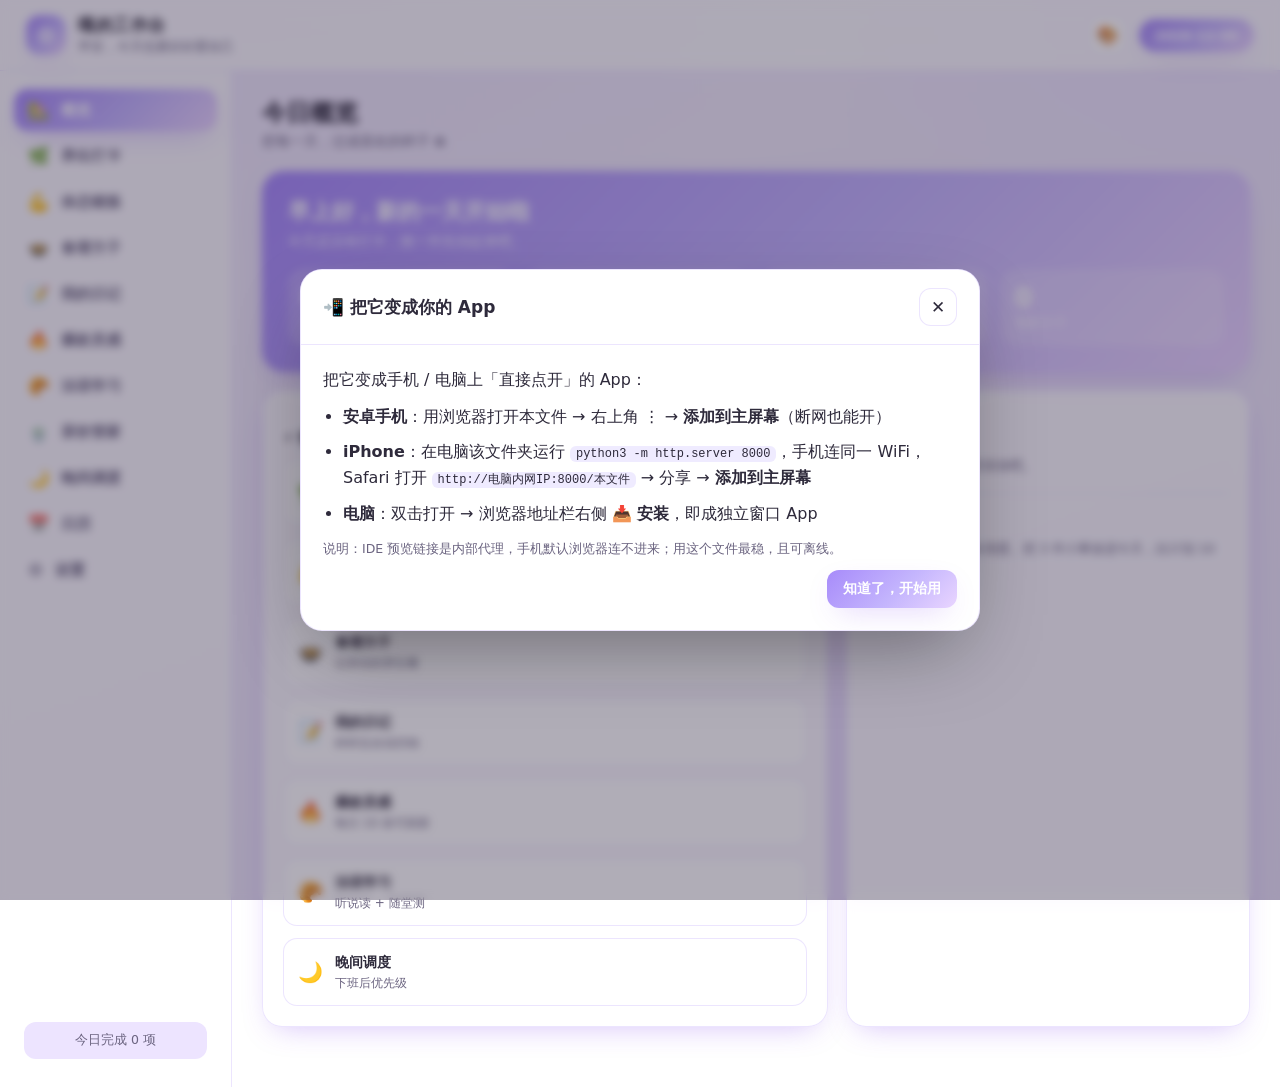
==== commit 40f5fec3: "feat: 新增晚间任务优先级调度助手模块 + 修复待办状态误判 - 新增 js/evening.js：按 S/A/B 长期权重+精力系数排序，每次只推荐最该做的1件事 - store/app/htm" ====
--- a/gongzuotai.html
+++ b/gongzuotai.html
@@ -390,20 +390,50 @@
 
 /* ---------- 爆款灵感 ---------- */
 .viral-toolbar { display: flex; align-items: center; gap: 12px; flex-wrap: wrap; margin-bottom: 16px; }
-.viral-card { background: var(--card-solid); border: 1px solid var(--border); border-radius: 18px; overflow: hidden; display: flex; flex-direction: column; }
-.viral-top { padding: 16px 18px; background: var(--grad); color: #fff; }
-.viral-top .vt-platform { font-size: 11.5px; font-weight: 800; opacity: .9; }
+.viral-card { background: var(--card-solid); border: 1px solid var(--border); border-radius: 18px; overflow: hidden; display: flex; }
+/* 左侧：加入收藏（竖条） */
+.viral-fav { flex: none; width: 66px; border: none; border-right: 1px solid var(--border); background: var(--card-solid); color: var(--text-soft); display: flex; flex-direction: column; align-items: center; justify-content: center; gap: 6px; cursor: pointer; padding: 14px 4px; transition: background .15s ease, color .15s ease; }
+.viral-fav .vf-ico { font-size: 20px; line-height: 1; }
+.viral-fav .vf-txt { font-size: 11px; font-weight: 700; letter-spacing: .5px; }
+.viral-fav.on { background: linear-gradient(180deg, #fff7ed, #ffe9d6); color: #f59e0b; border-right-color: #ffe0c2; }
+.viral-fav.on .vf-ico { color: #f59e0b; }
+.viral-card.faved { border-color: #ffd9b0; box-shadow: 0 6px 20px rgba(245,158,11,.12); }
+.viral-main { flex: 1; min-width: 0; display: flex; flex-direction: column; }
+.viral-top { padding: 14px 16px; background: var(--grad); color: #fff; display: flex; align-items: flex-start; justify-content: space-between; gap: 10px; }
+.viral-top .vt-platform { font-size: 11.5px; font-weight: 800; opacity: .92; }
 .viral-top .vt-title { font-size: 16px; font-weight: 800; margin-top: 4px; line-height: 1.4; }
-.viral-body { padding: 16px 18px; display: flex; flex-direction: column; gap: 12px; }
+.viral-top .vt-meta { flex: none; font-size: 11px; opacity: .95; text-align: right; line-height: 1.6; }
+.viral-body { padding: 14px 16px; display: flex; flex-direction: column; gap: 10px; }
 .viral-sec { border-top: 1px dashed var(--border); padding-top: 10px; }
 .viral-sec h5 { font-size: 12.5px; color: var(--primary-deep); margin-bottom: 6px; letter-spacing: .3px; }
 .viral-sec .line { font-size: 13px; line-height: 1.65; color: var(--text); }
-.timeline { display: flex; flex-direction: column; gap: 4px; }
-.timeline .tl { display: flex; gap: 8px; font-size: 12.5px; }
+.viral-actions { display: flex; align-items: center; gap: 10px; flex-wrap: wrap; margin-top: 2px; }
+.viral-toolbar .btn.on { background: var(--primary); color: #fff; border-color: var(--primary); box-shadow: 0 2px 8px rgba(124,92,255,.28); }
+.viral-video-btn { display: inline-flex; align-items: center; gap: 4px; padding: 7px 13px; font-size: 12.5px; font-weight: 700; text-decoration: none; color: #fff; background: linear-gradient(135deg, #fb7299, #ff9bbf); border-radius: 999px; box-shadow: 0 2px 8px rgba(251,114,153,.28); transition: transform .12s ease, box-shadow .12s ease; }
+.viral-video-btn::before { content: '📺'; }
+.viral-video-btn:hover { transform: translateY(-1px); box-shadow: 0 4px 12px rgba(251,114,153,.4); }
+.timeline { display: flex; flex-direction: column; gap: 6px; }
+.timeline .tl { display: flex; gap: 8px; font-size: 12.5px; line-height: 1.6; }
 .timeline .tl .t { color: var(--primary-deep); font-weight: 800; flex: none; width: 46px; }
-.timeline .tl .k { font-weight: 700; }
+.timeline .tl .k { font-weight: 700; padding: 0 5px; border-radius: 5px; background: var(--primary-soft); color: var(--primary-deep); margin-right: 4px; }
+.timeline .tl .k-钩子 { background: #fee2e2; color: #dc2626; }
+.timeline .tl .k-痛点 { background: #ffedd5; color: #ea580c; }
+.timeline .tl .k-干货 { background: #dcfce7; color: #16a34a; }
+.timeline .tl .k-反转 { background: #ede9fe; color: #7c3aed; }
+.timeline .tl .k-高潮 { background: #fce7f3; color: #db2777; }
+.timeline .tl .k-结尾 { background: #e0f2fe; color: #0284c7; }
 .gold { color: var(--primary-deep); font-weight: 700; background: var(--primary-soft); padding: 0 4px; border-radius: 5px; }
 .emo { color: var(--accent); font-weight: 700; }
+.emo-word { color: #db2777; font-weight: 700; background: #fce7f3; padding: 0 3px; border-radius: 4px; }
+/* 详情弹层：6 步分析框架 */
+.viral-detail-meta { display: flex; align-items: center; gap: 12px; flex-wrap: wrap; margin-top: 10px; font-size: 12px; opacity: .96; }
+.viral-step { display: flex; gap: 12px; padding: 12px 0; border-top: 1px dashed var(--border); }
+.viral-step:first-of-type { border-top: none; padding-top: 0; }
+.step-no { flex: none; width: 26px; height: 26px; border-radius: 50%; background: var(--primary); color: #fff; font-weight: 800; font-size: 13px; display: flex; align-items: center; justify-content: center; }
+.step-body { flex: 1; min-width: 0; }
+.step-body h5 { font-size: 13.5px; color: var(--primary-deep); margin-bottom: 8px; }
+.step-body .line { font-size: 13px; line-height: 1.7; color: var(--text); }
+.step-body .line.tpl { background: var(--primary-soft); border-radius: 10px; padding: 10px 12px; margin-top: 4px; }
 
 /* ---------- 法语 ---------- */
 .fr-level { display: flex; gap: 8px; flex-wrap: wrap; margin-bottom: 16px; }
@@ -751,6 +781,47 @@
 .fr-video-btn::before { content: '📺'; }
 .jump-btn.sm { padding: 6px 11px; font-size: 12.5px; }
 
+/* ============================================================
+   晚间任务优先级调度助手
+   ============================================================ */
+.eve-hero {
+  background: linear-gradient(135deg, var(--primary-soft), #fff 120%);
+  border: 1px solid var(--border); border-radius: 18px; padding: 18px 16px; margin-bottom: 16px;
+  box-shadow: 0 6px 20px rgba(139,92,246,.10);
+}
+.eve-hero.empty-hero { background: var(--card-solid); box-shadow: none; }
+.eve-hero-label { font-size: 12.5px; color: var(--text-soft); letter-spacing: .04em; }
+.eve-top-name { font-size: 26px; font-weight: 800; color: var(--text); margin: 6px 0 10px; line-height: 1.25; }
+.eve-top-meta { display: flex; align-items: center; gap: 8px; flex-wrap: wrap; margin-bottom: 10px; }
+.eve-muted { font-size: 12px; color: var(--text-soft); }
+.eve-hint {
+  background: #fff; border-left: 4px solid var(--primary); border-radius: 10px;
+  padding: 10px 12px; font-size: 14px; color: var(--text); line-height: 1.5; margin-bottom: 12px;
+}
+.eve-done-btn { width: 100%; justify-content: center; }
+.eve-badge {
+  display: inline-flex; align-items: center; justify-content: center; min-width: 22px; height: 22px;
+  padding: 0 7px; border-radius: 999px; font-size: 11.5px; font-weight: 800; color: #fff; border: none; cursor: pointer;
+}
+.eve-badge.s { background: linear-gradient(135deg, #8b5cf6, #6d28d9); }
+.eve-badge.a { background: linear-gradient(135deg, #10b981, #047857); }
+.eve-badge.b { background: #9aa0ad; }
+.eve-list { display: flex; flex-direction: column; gap: 8px; }
+.eve-task {
+  display: flex; align-items: center; gap: 10px; padding: 8px 10px; background: var(--card-solid);
+  border: 1px solid var(--border); border-radius: 12px;
+}
+.eve-task.done { opacity: .5; }
+.eve-task.done .eve-task-name { text-decoration: line-through; }
+.eve-task-name { flex: 1; font-size: 14px; color: var(--text); }
+.eve-task-mins { font-size: 12px; color: var(--text-soft); white-space: nowrap; }
+.eve-cat-btn { cursor: pointer; }
+.eve-del { border: none; background: transparent; color: var(--text-soft); font-size: 15px; cursor: pointer; padding: 2px 4px; }
+.eve-del:hover { color: #ef4444; }
+.eve-add { display: flex; gap: 8px; flex-wrap: wrap; }
+.eve-add .input { flex: 1; min-width: 120px; }
+.eve-add .eve-mins { flex: 0 0 76px; min-width: 76px; }
+
 </style>
 </head>
 <body>
@@ -781,6 +852,7 @@
         <a class="nav-item" data-view="viral"><span class="nav-ico">🔥</span><span>爆款灵感</span></a>
       <a class="nav-item" data-view="french"><span class="nav-ico">🥐</span><span>法语学习</span></a>
       <a class="nav-item" data-view="tea"><span class="nav-ico">🍵</span><span>茶饮管家</span></a>
+      <a class="nav-item" data-view="evening"><span class="nav-ico">🌙</span><span>晚间调度</span></a>
       <a class="nav-item" data-view="calendar"><span class="nav-ico">📅</span><span>日历</span></a>
         <a class="nav-item" data-view="settings"><span class="nav-ico">⚙️</span><span>设置</span></a>
       </nav>
@@ -807,6 +879,7 @@
   <!-- 轻提示 -->
   <div class="toast" id="toast" hidden></div>
 
+  
   
   
   
@@ -875,7 +948,9 @@
         records: {},        // date -> {skills, quiz, quizScore, videos, done}
       },
       viral: { date: '', items: [] },
+      viralFavs: [], // 爆款灵感收藏（独立存放，避免被每日 generate 覆盖）
       tea: { favorites: [], week: { start: '', plan: {} } }, // 茶饮管家：收藏id / 周计划
+      evening: { energy: 'normal', tasks: [] }, // 晚间任务优先级调度
       settings: { theme: 'purple', name: '小主' },
     };
   }
@@ -1109,6 +1184,37 @@
     document.documentElement.setAttribute('data-theme', DB.settings.theme || 'purple');
   }
 
+  /* ---------- 爆款灵感收藏 ---------- */
+  function isViralFav(id) { return DB.viralFavs.includes(id); }
+  function toggleViralFav(id) {
+    const i = DB.viralFavs.indexOf(id);
+    if (i >= 0) DB.viralFavs.splice(i, 1); else DB.viralFavs.push(id);
+    save();
+    return isViralFav(id);
+  }
+  function getViralFavs() { return DB.viralFavs.slice(); }
+
+  /* ---------- 晚间任务优先级调度 ---------- */
+  function getEvening() { return DB.evening; }
+  function addEveningTask(name, mins, status) {
+    const cat = (global.Evening && global.Evening.detectCategory) ? global.Evening.detectCategory(name) : 'B';
+    DB.evening.tasks.push({ id: uid(), name: name, mins: Math.max(1, Number(mins) || 15), status: status || 'todo', cat: cat });
+    save();
+  }
+  function toggleEveningTask(id) {
+    const t = DB.evening.tasks.find((x) => x.id === id);
+    if (t) t.status = t.status === 'done' ? 'todo' : 'done';
+    save();
+  }
+  function setEveningCat(id, cat) {
+    const t = DB.evening.tasks.find((x) => x.id === id);
+    if (t) t.cat = cat;
+    save();
+  }
+  function setEveningEnergy(level) { DB.evening.energy = level; save(); }
+  function removeEveningTask(id) { DB.evening.tasks = DB.evening.tasks.filter((x) => x.id !== id); save(); }
+  function clearEvening() { DB.evening.tasks = []; save(); }
+
   /* ---------- 茶饮管家 ---------- */
   function isTeaFav(id) { return DB.tea.favorites.includes(id); }
   function toggleTeaFav(id) {
@@ -1161,7 +1267,9 @@
     addPlan, updatePlan, removePlan, plansOn,
     setFrenchLevel, recordFrench, getFrench, ensureFrenchRec, setFrenchSkillItem, getFrenchSkillItem, setFrenchWriteText, frenchSkillProgress, frenchDone, completeFrenchToday, toggleFrench, setFrenchVideo,
     setTheme, applyTheme,
+    isViralFav, toggleViralFav, getViralFavs,
     isTeaFav, toggleTeaFav, setTeaDay, clearTeaDay, getTeaPlan,
+    getEvening, addEveningTask, toggleEveningTask, setEveningCat, setEveningEnergy, removeEveningTask, clearEvening,
     todaySummary, exportData, importData,
   };
 })(window);
@@ -1170,168 +1278,29 @@
 <script>
 /* ============================================================
    viral.js · 爆款灵感内容引擎
-   每日自动生成 10 条抖音/小红书爆款/带货脚本，可按 6 段架构拆解。
+   每日自动生成 10 条抖音爆款/带货脚本，可按 6 段架构拆解。
    说明：本引擎内置精选脚本模板库，离线即可生成与刷新；若接入 AI
    接口可替换为实时抓取+生成。当前为"最佳努力"离线版。
    ============================================================ */
 (function (global) {
   'use strict';
 
-  // 模板结构：platform / category / title / hook / fullText /
+  // 模板结构：id / platform / category / title / hook / fullText /
+  // likes / saves / whyFire / reference / videoUrl（原视频真实直链）/
   // timeline(逐秒标注) / visuals(画面) / audio(音频) / logic(爆火逻辑) / template(可仿写脚本)
+  // 全部为抖音内容：videoUrl 均为真实视频直链(douyin.com/video/ID 或 douyin.com/shipin/ID)
   const POOL = [
-    /* ---------------- 养生类 ---------------- */
-    {
-      platform: '小红书', category: '养生',
-      title: '拍八虚 21 天，我的淤堵脸终于通透了',
-      hook: '你每天累得像被抽干，可能不是缺觉，是「堵」了。',
-      fullText: '以前我以为疲劳就是没睡够，后来才知道气血淤堵才是元凶。坚持拍八虚 21 天：肘窝、腋窝、腹股沟、腘窝，每个 30 下。第一周只想放弃，第二周睡觉变沉，第三周素颜都被夸气色好。养生不是玄学，是每天 5 分钟对自己好一点。',
-      timeline: [
-        { t: '0-3s', k: '钩子', d: '对准镜子素颜特写，抛出"累不是缺觉是堵了"' },
-        { t: '3-8s', k: '痛点', d: '列举疲惫/暗沉/失眠等真实困扰' },
-        { t: '8-18s', k: '干货', d: '演示八虚位置+手法+次数' },
-        { t: '18-25s', k: '反转', d: '素颜对比，承认前两周想放弃' },
-        { t: '25-30s', k: '高潮', d: '第三周被夸气色，情绪上扬' },
-        { t: '30-35s', k: '结尾', d: '引导收藏跟练，@自己的打卡' },
-      ],
-      visuals: '镜头：正面半身→局部特写；景别：近景+特写切换；运镜：手持稳定，轻微推近；字幕：痛点用红字，手法用白字描边。',
-      audio: 'BGM：轻钢琴《River Flows in You》变速版；卡点：反转处音乐渐强；音效：拍击"啪"声放大。',
-      logic: '用户痛点=亚健康疲劳；情绪共鸣=被夸气色的爽感；传播点=可复制的 5 分钟动作+21天仪式感。',
-      template: '【时长】35s｜【画面】素颜特写→八虚演示→对比｜【文案】"累不是缺觉是堵了，拍八虚21天…"｜【BGM】轻钢琴',
-    },
-    {
-      platform: '抖音', category: '养生',
-      title: '八段锦第 3 式做错=白练，90% 人都踩坑',
-      hook: '你练了半年八段锦，可能一直在对着空气发力。',
-      fullText: '第三式"调理脾胃须单举"，很多人都做成甩手。正确做法：一手向上擎天一手向下按地，两臂对拉，脊柱拔长。每天 3 组×8 次，饭后一小时练。我 archives 了跟练合集，收藏不迷路。养生最怕假努力，动作对了才有用。',
-      timeline: [
-        { t: '0-2s', k: '钩子', d: '快剪错误动作+大字"做错=白练"' },
-        { t: '2-6s', k: '痛点', d: '自嘲练半年没效果' },
-        { t: '6-16s', k: '干货', d: '慢动作拆解正确发力' },
-        { t: '16-22s', k: '反转', d: '对比错误vs正确体态' },
-        { t: '22-28s', k: '高潮', d: '跟练合集露出，引导关注' },
-        { t: '28-30s', k: '结尾', d: '口号"动作对了才有用"' },
-      ],
-      visuals: '镜头：侧面全身+局部；景别：中景为主；运镜：慢动作定格错误的瞬间；字幕：关键发力点高亮。',
-      audio: 'BGM：古风电子《清平调》remix；卡点：定格瞬间鼓点；音效：吸气"嘶"声。',
-      logic: '用户痛点=无效练习；情绪共鸣=怕白努力的焦虑；传播点=纠错型权威感+合集留存。',
-      template: '【时长】30s｜【画面】错误快剪→慢动作拆解→合集｜【文案】"做错=白练，90%踩坑"｜【BGM】古风电子',
-    },
-    {
-      platform: '小红书', category: '养生',
-      title: '睡前仙人揉腹，肠道菌群都安静了',
-      hook: '熬夜党便秘气色差？你缺的不是面膜是揉腹。',
-      fullText: '每天睡前顺时针揉腹 100 下，掌心焐热再上手。刚开始咕噜咕噜响别怕，那是肠子在动。坚持一个月，排便规律了，小肚子也平了。中医说的"腹为五脏六腑之宫城"真不是唬人。',
-      timeline: [
-        { t: '0-3s', k: '钩子', d: '躺姿暖光特写+反问' },
-        { t: '3-10s', k: '痛点', d: '便秘/小肚子/气色' },
-        { t: '10-20s', k: '干货', d: '手法演示+次数+方向' },
-        { t: '20-26s', k: '反转', d: '肠鸣音效自黑搞笑' },
-        { t: '26-32s', k: '高潮', d: '一个月对比' },
-        { t: '32-36s', k: '结尾', d: '晚安打卡引导' },
-      ],
-      visuals: '镜头：俯拍手部+腹部；景别：特写；运镜：固定机位暖光；字幕：步骤序号化。',
-      audio: 'BGM：白噪音+轻音乐；卡点：肠鸣音效；音效：掌心摩擦声。',
-      logic: '用户痛点=便秘身材焦虑；情绪共鸣=对"简单有效"的渴望；传播点=反常识（不是面膜是揉腹）。',
-      template: '【时长】36s｜【画面】暖光躺姿→手法→对比｜【文案】"缺的不是面膜是揉腹"｜【BGM】轻音乐',
-    },
-    {
-      platform: '抖音', category: '养生',
-      title: '体态自救：含胸驼背 7 天打开肩胛',
-      hook: '穿再多好看衣服，含胸也显廉价。',
-      fullText: '每天 5 分钟开肩：靠墙天使、弹力带外旋、猫牛式。我含胸十年，练了一周同事说我"站直了好看一倍"。体态是最便宜的高级感，别等年纪大了才后悔。',
-      timeline: [
-        { t: '0-2s', k: '钩子', d: '侧身对比"含胸vs挺拔"' },
-        { t: '2-8s', k: '痛点', d: '显廉价/没气质' },
-        { t: '8-20s', k: '干货', d: '三个开肩动作演示' },
-        { t: '20-26s', k: '反转', d: '同事评价反转' },
-        { t: '26-32s', k: '高潮', d: '一周变化' },
-        { t: '32-35s', k: '结尾', d: '收藏跟练' },
-      ],
-      visuals: '镜头：正侧面对比；景别：全身；运镜：分屏对比；字幕：动作名+组数。',
-      audio: 'BGM：节奏感流行；卡点：每个动作切鼓点；音效：弹力带"嘣"。',
-      logic: '用户痛点=体态焦虑；情绪共鸣=被评价"挺拔好看"；传播点=低门槛+高回报叙事。',
-      template: '【时长】35s｜【画面】分屏对比→动作演示→变化｜【文案】"含胸显廉价"｜【BGM】流行',
-    },
-    {
-      platform: '小红书', category: '养生',
-      title: '阴虚火旺熬夜脸，一碗汤喝回水润',
-      hook: '凌晨两点还在刷手机？你的脸在报警。',
-      fullText: '银耳百合莲子羹：银耳半朵泡发、百合 10g、莲子 15g、冰糖少许，小火炖 40 分钟出胶。每周 3 次，喝两周嘴角不起皮了，上妆不卡粉。内调外养，比敷十张面膜实在。',
-      timeline: [
-        { t: '0-3s', k: '钩子', d: '深夜手机光+干皮特写' },
-        { t: '3-9s', k: '痛点', d: '起皮/卡粉/火旺' },
-        { t: '9-22s', k: '干货', d: '食材称重+炖煮过程' },
-        { t: '22-28s', k: '反转', d: '喝汤满足表情' },
-        { t: '28-34s', k: '高潮', d: '两周水润对比' },
-        { t: '34-38s', k: '结尾', d: '收藏方子' },
-      ],
-      visuals: '镜头：食材平铺+锅具特写；景别：微距；运镜：慢推；字幕：克数标注。',
-      audio: 'BGM：治愈系吉他；卡点：出胶冒泡；音效：勺搅"咕嘟"。',
-      logic: '用户痛点=熬夜损伤；情绪共鸣=内调实在感；传播点=精确克数可复制。',
-      template: '【时长】38s｜【画面】干皮→炖煮→水润｜【文案】"脸在报警"｜【BGM】治愈吉他',
-    },
-    {
-      platform: '抖音', category: '养生',
-      title: '泡脚加它，睡得比娃还沉',
-      hook: '失眠别再数羊，你缺的是一盆对的泡脚水。',
-      fullText: '艾叶 15g+生姜 3 片+花椒 10 粒，煮水兑温 40 度泡 20 分钟，微微出汗就停。我三十年浅眠，现在沾枕就着。睡前一小时泡，别出大汗伤津。',
-      timeline: [
-        { t: '0-2s', k: '钩子', d: '闹钟特写+黑眼圈' },
-        { t: '2-7s', k: '痛点', d: '浅眠/黑眼圈' },
-        { t: '7-18s', k: '干货', d: '配方+水温+时长' },
-        { t: '18-24s', k: '反转', d: '鼾睡音效搞笑' },
-        { t: '24-30s', k: '高潮', d: '神清气爽晨间' },
-        { t: '30-33s', k: '结尾', d: '方子收藏' },
-      ],
-      visuals: '镜头：脚部入水+蒸汽；景别：特写；运镜：升腾蒸汽慢镜；字幕：配方浮窗。',
-      audio: 'BGM：舒缓白噪音；卡点：鼾声反转；音效：水声。',
-      logic: '用户痛点=失眠；情绪共鸣=久违的好眠；传播点=民间验方信任感。',
-      template: '【时长】33s｜【画面】黑眼圈→泡脚→晨间｜【文案】"缺的是对的泡脚水"｜【BGM】白噪音',
-    },
-    {
-      platform: '小红书', category: '养生',
-      title: '脾虚人自救：把奶茶换成它',
-      hook: '天天奶茶脸肿虚胖？换一杯，两周小一圈。',
-      fullText: '炒薏米 20g+茯苓 15g+陈皮 5g，煮水当茶喝。去湿气不寒凉，经期也能喝。我戒奶茶换它，下颌线都出来了。甜的不是罪，选错才受罪。',
-      timeline: [
-        { t: '0-3s', k: '钩子', d: '奶茶vs茶水分屏' },
-        { t: '3-9s', k: '痛点', d: '虚胖/脸肿' },
-        { t: '9-20s', k: '干货', d: '配方+煮法+适宜人群' },
-        { t: '20-26s', k: '反转', d: '下颌线特写' },
-        { t: '26-32s', k: '高潮', d: '两周对比' },
-        { t: '32-36s', k: '结尾', d: '方子收藏' },
-      ],
-      visuals: '镜头：饮品平拍；景别：近景；运镜：45度俯拍；字幕：配方卡。',
-      audio: 'BGM：清新尤克里里；卡点：倒水；音效：冰块。',
-      logic: '用户痛点=水肿虚胖；情绪共鸣=戒瘾替代方案；传播点=对标奶茶的低门槛。',
-      template: '【时长】36s｜【画面】奶茶vs茶饮→配方→对比｜【文案】"换一杯小一圈"｜【BGM】尤克里里',
-    },
-    {
-      platform: '抖音', category: '养生',
-      title: '女生必学：经期暖宫揉这里',
-      hook: '痛经蜷成虾？别只会喝热水。',
-      fullText: '经前一周每天按揉三阴交、关元穴各 3 分钟，配合热水袋。我从吃布洛芬到能正常上班。穴位养生是老祖宗的礼物，早用早轻松。',
-      timeline: [
-        { t: '0-2s', k: '钩子', d: '蜷缩特写+痛点表情' },
-        { t: '2-7s', k: '痛点', d: '痛经影响生活' },
-        { t: '7-18s', k: '干货', d: '穴位定位+按揉法' },
-        { t: '18-24s', k: '反转', d: '轻松办公反转' },
-        { t: '24-30s', k: '高潮', d: '告别布洛芬' },
-        { t: '30-33s', k: '结尾', d: '收藏自用' },
-      ],
-      visuals: '镜头：腿部/腹部标注；景别：特写；运镜：手指指引；字幕：穴位名。',
-      audio: 'BGM：温柔钢琴；卡点：按揉节奏；音效：轻叹气放松。',
-      logic: '用户痛点=痛经；情绪共鸣=摆脱药物依赖；传播点=实用自救技能。',
-      template: '【时长】33s｜【画面】蜷缩→穴位→轻松｜【文案】"别只喝热水"｜【BGM】钢琴',
-    },
-
     /* ---------------- 穿搭带货类 ---------------- */
     {
+      id: 'v009',
       platform: '抖音', category: '穿搭带货',
       title: '微胖女生显瘦神裤，闭眼入不踩雷',
       hook: '腿粗胯宽别慌，一条裤子救全场。',
       fullText: '高腰直筒西装裤，垂感面料遮假胯宽，九分露出脚踝显高。我 130 斤穿出 110 的既视感。今天直播间同款 3 色，点小黄车闭眼冲。',
+      likes: '67.2万', saves: '41.3万',
+      whyFire: '强身材痛点+显瘦承诺',
+      reference: '直播间同款+3色选择制造转化',
+      videoUrl: 'https://www.douyin.com/video/7666827939547333578',
       timeline: [
         { t: '0-2s', k: '钩子', d: '全身镜对比如实显瘦' },
         { t: '2-7s', k: '痛点', d: '腿粗胯宽焦虑' },
@@ -1346,10 +1315,15 @@
       template: '【时长】35s｜【画面】对比→版型→3色+小黄车｜【文案】"闭眼入不踩雷"｜【BGM】带货鼓点',
     },
     {
-      platform: '小红书', category: '穿搭带货',
+      id: 'v010',
+      platform: '抖音', category: '穿搭带货',
       title: '145 小个子通勤穿搭公式',
       hook: '矮个子的高级感，靠的是比例不是身高。',
       fullText: '上短下长+同色系+尖头鞋，视觉拉高 10cm。这件西装马甲我搭了 7 天不重样。链接在左下，学生党也买得起的质感。',
+      likes: '38.4万', saves: '29.1万',
+      whyFire: '反身高焦虑+可复用公式',
+      reference: '7天不重样增加收藏理由',
+      videoUrl: 'https://www.douyin.com/video/7666858655891804022',
       timeline: [
         { t: '0-3s', k: '钩子', d: '小个子女生怼脸' },
         { t: '3-9s', k: '痛点', d: '显矮/撑不起气场' },
@@ -1364,10 +1338,15 @@
       template: '【时长】38s｜【画面】怼脸→公式→7天OOTD｜【文案】"比例不是身高"｜【BGM】citypop',
     },
     {
+      id: 'v011',
       platform: '抖音', category: '穿搭带货',
       title: '梨形身材夏日清凉穿搭',
       hook: '上半身瘦下半身胖？这样穿没人看腿。',
       fullText: 'A 字裙+泡泡袖上衣，把视线引到上半身。雪纺透气不贴腿，38 度也清爽。今天 9.9 起，点车秒发。',
+      likes: '45.7万', saves: '19.8万',
+      whyFire: '局部身材痛点+低价',
+      reference: '焦点转移法弱化身材短板',
+      videoUrl: 'https://www.douyin.com/video/7666705895028730278',
       timeline: [
         { t: '0-2s', k: '钩子', d: '上半身特写转移焦点' },
         { t: '2-7s', k: '痛点', d: '梨形自卑' },
@@ -1382,10 +1361,15 @@
       template: '【时长】33s｜【画面】焦点转移→搭配→价格｜【文案】"没人看腿"｜【BGM】夏日电子',
     },
     {
-      platform: '小红书', category: '穿搭带货',
+      id: 'v012',
+      platform: '抖音', category: '穿搭带货',
       title: '通勤包测评：装下电脑还显贵',
       hook: '背着帆布袋开会，专业感秒没。',
       fullText: '这只托特能装 14 寸电脑+水杯+化妆包，牛皮纹路显贵不贵。我背了两个月没塌。链接在评论区，职场新人值得。',
+      likes: '22.3万', saves: '16.5万',
+      whyFire: '职场场景+真实测评',
+      reference: '两个月没塌建立耐用信任',
+      videoUrl: 'https://www.douyin.com/video/7644402508828342015',
       timeline: [
         { t: '0-3s', k: '钩子', d: '帆布袋vs托特对比' },
         { t: '3-9s', k: '痛点', d: '不专业/装不下' },
@@ -1400,17 +1384,22 @@
       template: '【时长】37s｜【画面】对比→容量实测→链接｜【文案】"专业感秒没"｜【BGM】轻爵士',
     },
     {
+      id: 'v013',
       platform: '抖音', category: '穿搭带货',
       title: '小白鞋发黄救星，一擦回新',
       hook: '扔了 8 双小白鞋？别急着丢。',
       fullText: '纳米海绵+专用清洁剂，发黄边一圈擦亮。我那双 3 年的鞋像新买。9.9 两瓶装，点车自取。',
+      likes: '58.9万', saves: '35.6万',
+      whyFire: '强效果可视化+省钱',
+      reference: '3年老鞋对比增强真实感',
+      videoUrl: 'https://www.douyin.com/video/7662810133080198454',
       timeline: [
         { t: '0-2s', k: '钩子', d: '发黄鞋怼脸' },
         { t: '2-7s', k: '痛点', d: '舍不得丢' },
         { t: '7-18s', k: '干货', d: '清洁演示' },
         { t: '18-24s', k: '反转', d: '焕然一新' },
         { t: '24-30s', k: '高潮', d: '价格+库存' },
-        { t: '30-33s', k: '结尾', d: '引导下单' },
+        { t: '30-33s', k: '结束', d: '引导下单' },
       ],
       visuals: '镜头：鞋边特写；景别：微距；运镜：前后对比；字幕：效果标注。',
       audio: 'BGM：清爽 pop；卡点：擦亮；音效：摩擦声。',
@@ -1418,10 +1407,15 @@
       template: '【时长】33s｜【画面】发黄→清洁→回新｜【文案】"别急着丢"｜【BGM】pop',
     },
     {
-      platform: '小红书', category: '穿搭带货',
+      id: 'v014',
+      platform: '抖音', category: '穿搭带货',
       title: '基础款穿出贵气感，3 件就够',
       hook: '衣柜爆满却没得穿？缺的是质感不是数量。',
       fullText: '白衬衫+直筒西裤+小羊皮乐福，三件搭出 10 种。面料选天丝醋酸，垂顺不皱。断舍离后才懂：少而精。',
+      likes: '31.5万', saves: '27.2万',
+      whyFire: '衣橱焦虑+胶囊衣橱概念',
+      reference: '少而精理念引发收藏',
+      videoUrl: 'https://www.douyin.com/video/7640135339310740361',
       timeline: [
         { t: '0-3s', k: '钩子', d: '爆满衣柜俯拍' },
         { t: '3-9s', k: '痛点', d: '选择困难' },
@@ -1436,10 +1430,15 @@
       template: '【时长】37s｜【画面】爆满→三件搭配→清单｜【文案】"缺质感不是数量"｜【BGM】香颂',
     },
     {
+      id: 'v015',
       platform: '抖音', category: '穿搭带货',
       title: '大胸显瘦内衣，告别副乳尴尬',
       hook: '穿紧身衣勒出副乳？是内衣没选对。',
       fullText: '侧收加宽+无钢圈软支撑，把肉肉收进去。我 D 杯穿出轻盈感。今天买一送一，点车走起。',
+      likes: '26.8万', saves: '14.3万',
+      whyFire: '强功能型痛点+促销',
+      reference: 'D杯真实试穿建立信任',
+      videoUrl: 'https://www.douyin.com/video/7661658893466078491',
       timeline: [
         { t: '0-2s', k: '钩子', d: '侧身副乳特写' },
         { t: '2-7s', k: '痛点', d: '勒痕/副乳' },
@@ -1456,10 +1455,15 @@
 
     /* ---------------- 审美提升类 ---------------- */
     {
-      platform: '小红书', category: '审美提升',
+      id: 'v016',
+      platform: '抖音', category: '审美提升',
       title: '普通人变高级的 5 个配色心法',
       hook: '穿得贵不如配得对，配色决定第一眼。',
       fullText: '同色系深浅叠穿、60%主色+30%辅色+10%点缀、避开高饱和撞色、用中性色压阵、金属色只点一处。审美是可以练出来的，从今天衣橱开始。',
+      likes: '44.6万', saves: '38.9万',
+      whyFire: '方法论可收藏+前后对比',
+      reference: '5个心法做成系列可延展',
+      videoUrl: 'https://www.douyin.com/video/7665469769209957673',
       timeline: [
         { t: '0-3s', k: '钩子', d: '丑穿搭vs美穿搭分屏' },
         { t: '3-9s', k: '痛点', d: '土/乱' },
@@ -1474,10 +1478,15 @@
       template: '【时长】38s｜【画面】分屏→色卡→觉醒｜【文案】"配色决定第一眼"｜【BGM】极简钢琴',
     },
     {
+      id: 'v017',
       platform: '抖音', category: '审美提升',
       title: '手机也能拍出杂志感，3 个构图',
       hook: '同样的脸，构图对了就高级。',
       fullText: '三分法留白、对角线延伸、框架式前景。关掉美颜原相机更有质感。我从随手拍到被约拍，就改了这三点。',
+      likes: '33.2万', saves: '21.4万',
+      whyFire: '技能可复制+结果反差',
+      reference: '被约拍强化学习价值',
+      videoUrl: 'https://www.douyin.com/shipin/7308338338438629395',
       timeline: [
         { t: '0-2s', k: '钩子', d: '随手拍vs杂志感对比' },
         { t: '2-8s', k: '痛点', d: '照片显廉价' },
@@ -1492,10 +1501,15 @@
       template: '【时长】35s｜【画面】对比→构图演示→约拍｜【文案】"构图对了就高级"｜【BGM】氛围电子',
     },
     {
-      platform: '小红书', category: '审美提升',
+      id: 'v018',
+      platform: '抖音', category: '审美提升',
       title: '氛围感伪素颜，男生都夸干净',
       hook: '用力过猛不如清透，伪素颜才是天花板。',
       fullText: '隔离+眉粉+睫毛打底+润唇，5 分钟出门。重点在眉毛干净和唇色元气。少即是多的审美，从底妆开始。',
+      likes: '29.7万', saves: '25.1万',
+      whyFire: '快速出门+男性认可视角',
+      reference: '5分钟公式适合通勤场景',
+      videoUrl: 'https://www.douyin.com/video/7629373863863871857',
       timeline: [
         { t: '0-3s', k: '钩子', d: '浓妆vs伪素颜' },
         { t: '3-9s', k: '痛点', d: '假面/厚重' },
@@ -1510,10 +1524,15 @@
       template: '【时长】37s｜【画面】对比→4步→被夸｜【文案】"伪素颜天花板"｜【BGM】清新女声',
     },
     {
+      id: 'v019',
       platform: '抖音', category: '审美提升',
       title: '提升审美的 10 部电影配色',
       hook: '不会配色？去电影里抄作业。',
       fullText: '《布达佩斯大饭店》粉蓝对称、《花样年华》红金暧昧、《寄生虫》明暗阶级。每周拉一部，审美肉眼可见涨。',
+      likes: '41.5万', saves: '36.7万',
+      whyFire: '电影名场面+片单价值',
+      reference: '每周一部可做系列选题',
+      videoUrl: 'https://www.douyin.com/video/7645608449014828314',
       timeline: [
         { t: '0-2s', k: '钩子', d: '电影名场面混剪' },
         { t: '2-8s', k: '痛点', d: '审美贫瘠' },
@@ -1528,10 +1547,15 @@
       template: '【时长】35s｜【画面】混剪→解析→蜕变｜【文案】"去电影抄作业"｜【BGM】电影原声',
     },
     {
-      platform: '小红书', category: '审美提升',
+      id: 'v020',
+      platform: '抖音', category: '审美提升',
       title: '小户型氛围感，灯光比家具重要',
       hook: '租的房子也能住成杂志，关键在光。',
       fullText: '3000K 暖光主灯+落地灯补光+烛台点缀，关掉顶灯瞬间高级。绿植和留白是氛围放大器。家是审美的延伸。',
+      likes: '19.8万', saves: '17.6万',
+      whyFire: '低成本改造+出租屋场景',
+      reference: '三层灯光法可复制到家',
+      videoUrl: 'https://www.douyin.com/video/7469836153353506099',
       timeline: [
         { t: '0-3s', k: '钩子', d: '冷白顶灯vs暖光对比' },
         { t: '3-9s', k: '痛点', d: '出租屋廉价' },
@@ -1546,10 +1570,15 @@
       template: '【时长】37s｜【画面】对比→灯光法→杂志感｜【文案】"关键在光"｜【BGM】lofi',
     },
     {
+      id: 'v021',
       platform: '抖音', category: '审美提升',
       title: '字好看是练出来的，3 个结构',
       hook: '字丑不敢签名？练对结构 7 天见形。',
       fullText: '横平竖直先稳骨架、重心居中、间距均匀。每天 15 分钟临摹，我从狗爬到被要签名。审美藏在细节里。',
+      likes: '23.1万', saves: '18.4万',
+      whyFire: '技能类痛点+7天承诺',
+      reference: '把练字包装成审美微习惯',
+      videoUrl: 'https://www.douyin.com/video/7497548100593519924',
       timeline: [
         { t: '0-2s', k: '钩子', d: '丑字vs美字' },
         { t: '2-8s', k: '痛点', d: '自卑字丑' },
@@ -1574,13 +1603,13 @@
     return a;
   }
 
-  // 生成 10 条：保证三类均衡（每类尽量 3-4 条）
+  // 生成 10 条：保证各分类均衡（按当前 POOL 实际分类动态轮转）
   function generate(force) {
     const today = Store.todayStr();
     if (!force && Store.DB.viral.date === today && Store.DB.viral.items.length) {
       return Store.DB.viral.items;
     }
-    const cats = ['养生', '穿搭带货', '审美提升'];
+    const cats = Array.from(new Set(POOL.map((p) => p.category)));
     const byCat = {};
     cats.forEach((c) => (byCat[c] = shuffle(POOL.filter((p) => p.category === c))));
     const picked = [];
@@ -2252,6 +2281,105 @@
 </script>
 <script>
 /* ============================================================
+   evening.js · 晚间任务优先级调度助手
+   规则：
+   1) 仅收纳下班后的晚间任务；晨练/工作类不纳入排序范围
+   2) 长期权重：S级(核心长期)=10 / A级(健康基建)=7 / B级(日常运维)=4
+   3) 标记「已完成」的任务自动剔除，不参与排序
+   4) 优先级得分 = 权重 ÷ 预估耗时(分) × 精力适配系数
+      (精力充沛=1 / 普通疲惫=0.8 / 极度疲累=0.5)，越高越靠前
+   5) 每次只输出当下最该做的 1 件事 + 1 句极简执行提示
+   6) 输入约定：任务名 + 耗时 + 状态（未完成/已完成）
+   ============================================================ */
+(function (global) {
+  'use strict';
+
+  const WEIGHTS = { S: 10, A: 7, B: 4 };
+  const ENERGY = { high: 1, normal: 0.8, low: 0.5 };
+  const ENERGY_LABEL = { high: '精力充沛', normal: '普通疲惫', low: '极度疲累' };
+  const CAT_NAME = { S: 'S级·核心长期', A: 'A级·健康基建', B: 'B级·日常运维' };
+
+  // 关键词 → 分类（S→A→B 顺序匹配，命中即定）
+  const CAT_KEYWORDS = {
+    S: ['创业', '读书', '系统读书', '知识', '储备', '切片', '剪辑', '副业', '阅读', '学习', '写作', '复盘'],
+    A: ['体态', '训练', '拉伸', '瑜伽', '健身', '运动', '普拉提', '卷腹', '深蹲', '臀桥', 'keep', 'KEEP'],
+    B: ['做饭', '洗碗', '洗衣', '收拾', '家务', '打扫', '买菜', '倒垃圾', '整理', '清洁', '拖地', '收纳', '遛狗'],
+  };
+  // 超出范围（rule 1）：晨练 / 工作类一律不纳入
+  const OUT_OF_SCOPE = ['八段锦', '晨练', '晨跑', '晨间', '早上', '工作', '上班', '开会', '会议', '周报', '日报', '摸鱼', '通勤', '加班'];
+
+  function isOutOfScope(name) {
+    return OUT_OF_SCOPE.some((k) => name.indexOf(k) >= 0);
+  }
+  function detectCategory(name) {
+    for (const cat of ['S', 'A', 'B']) {
+      if (CAT_KEYWORDS[cat].some((k) => name.indexOf(k) >= 0)) return cat;
+    }
+    return 'B'; // 兜底：未命中归为日常运维
+  }
+
+  // 解析「任务名 + 耗时 + 状态」多行输入（rule 6）
+  function parseImport(text) {
+    const out = [];
+    (text || '').split('\n').forEach((raw) => {
+      const line = (raw || '').trim();
+      if (!line) return;
+      // 先判否定词（未完成/没做等），再判肯定词，避免「未完成」被误判为已完成
+      const neg = /(未完成|undo|没完成|没做|未做)/i.test(line);
+      const pos = /(已完成|完成|完成啦|done|✓|✔)/i.test(line);
+      const done = pos && !neg;
+      let work = line.replace(/(已完成|完成|完成啦|done|✓|✔|未完成|undo|没完成|没做|未做)/gi, '').trim();
+      // 去掉「第X章/第X节」等序数，避免误把序号当耗时
+      work = work.replace(/第[一二三四五六七八九十\d]+[章节节]/g, '');
+      // 耗时：优先「数字 + 分钟/分/min」，否则取独立数字
+      let mins = 0, m = work.match(/(\d+)\s*(?:分钟|分|min|m)/i);
+      if (m) mins = parseInt(m[1], 10);
+      else { m = work.match(/(\d+)/); if (m) mins = parseInt(m[1], 10); }
+      if (m) work = work.replace(m[0], '');
+      const name = work.replace(/[、，,\s]+$/g, '').trim();
+      if (!name) return;
+      out.push({ name: name, mins: mins || 15, status: done ? 'done' : 'todo' });
+    });
+    return out;
+  }
+
+  // 计算当下最该做的 1 件（rule 3/4）
+  function computeTop(tasks, energy) {
+    const coef = ENERGY[energy] != null ? ENERGY[energy] : 0.8;
+    const pending = (tasks || []).filter((t) => t.status !== 'done' && t.cat !== 'X');
+    if (!pending.length) return null;
+    let best = null, bestScore = -1;
+    pending.forEach((t) => {
+      const w = WEIGHTS[t.cat] || 4;
+      const mins = Math.max(1, Number(t.mins) || 1);
+      const score = (w / mins) * coef;
+      t._score = +score.toFixed(3);
+      const bw = WEIGHTS[best ? best.cat : 'B'] || 4;
+      const better =
+        score > bestScore + 1e-9 ||
+        (Math.abs(score - bestScore) < 1e-9 && best &&
+          (w > bw || (w === bw && mins < (best.mins || 0))));
+      if (better) { bestScore = score; best = t; }
+    });
+    return best;
+  }
+
+  // 1 句极简执行提示（rule 5：允许拆长任务、允许非核心顺延）
+  function hintFor(task, energy) {
+    const mins = Number(task.mins) || 0;
+    if (mins >= 45) return '耗时长，拆成 2 段，先开个头就赢。';
+    if (energy === 'low' && task.cat === 'B') return '非核心杂事，做不动就顺延明天，别硬扛。';
+    if (task.cat === 'S') return '核心长期目标，哪怕只做 15 分钟也值。';
+    if (task.cat === 'A') return '健康基建，做完拉伸再躺平。';
+    return '快速清掉，给核心任务腾脑子。';
+  }
+
+  global.Evening = { WEIGHTS, ENERGY, ENERGY_LABEL, CAT_NAME, isOutOfScope, detectCategory, parseImport, computeTop, hintFor };
+})(window);
+
+</script>
+<script>
+/* ============================================================
    app.js · 主程序（视图渲染 + 交互）
    ============================================================ */
 (function () {
@@ -2268,6 +2396,7 @@
     view: 'overview',
     postureCat: null,
     viralItems: [],
+    viralFavOnly: false,
     frenchDate: S.todayStr(),
     calMonth: new Date(),
     teaWeekStart: null,
@@ -2292,13 +2421,6 @@
   function jumpBtn(url, label) {
     if (!url) return `<span class="jump-btn empty">＋ 加跟练视频</span>`;
     return `<a class="jump-btn" href="${esc(url)}" target="_blank" rel="noopener">${esc(label || '▶ 跳转跟练')}</a>`;
-  }
-  // 跳转原文：抖音/小红书不允许内嵌原文，这里跳转到对应平台的该话题搜索，便于找到原帖
-  function originalUrl(platform, kw) {
-    const q = encodeURIComponent(kw || '');
-    if (platform === '抖音') return 'https://www.douyin.com/search/' + q;
-    if (platform === '小红书') return 'https://www.xiaohongshu.com/search_result?keyword=' + q;
-    return 'https://www.baidu.com/s?wd=' + q;
   }
   function emptyHint(msg) { return `<div class="empty">${esc(msg)}</div>`; }
 
@@ -2314,13 +2436,16 @@
   }
 
   /* ---------------- 路由 ---------------- */
+  const VALID_VIEWS = ['overview', 'health', 'posture', 'recipe', 'diary', 'viral', 'french', 'tea', 'evening', 'calendar', 'settings'];
   function switchView(v) {
+    if (!VALID_VIEWS.includes(v)) v = 'overview';
     ui.view = v;
+    try { localStorage.setItem('gw_lastview', v); } catch (e) {}
     $$('.nav-item').forEach((n) => n.classList.toggle('active', n.dataset.view === v));
     const map = {
       overview: renderOverview, health: renderHealth, posture: renderPosture,
       recipe: renderRecipe, diary: renderDiary, viral: renderViral,
-      french: renderFrench, tea: renderTea, calendar: renderCalendar, settings: renderSettings,
+      french: renderFrench, tea: renderTea, evening: renderEvening, calendar: renderCalendar, settings: renderSettings,
     };
     (map[v] || renderOverview)();
   }
@@ -2355,6 +2480,7 @@
             ${quickLink('diary', '📝', '我的日记', '碎碎念自动归纳')}
             ${quickLink('viral', '🔥', '爆款灵感', '每日 10 条可刷新')}
             ${quickLink('french', '🥐', '法语学习', '听说读 + 随堂测')}
+            ${quickLink('evening', '🌙', '晚间调度', '下班后优先级')}
           </div>
         </div>
         <div class="card">
@@ -2652,54 +2778,118 @@
     } else {
       ui.viralItems = S.DB.viral.items;
     }
-    const cards = ui.viralItems.map((v, i) => `
-      <div class="viral-card">
-        <div class="viral-top">
-          <div class="vt-platform">${v.platform} · ${v.category}</div>
+    if (ui.viralFavOnly) ui.viralItems = ui.viralItems.filter((v) => S.isViralFav(v.id));
+    const favCount = S.DB.viralFavs.length;
+    const cards = ui.viralItems.map((v, i) => {
+      const fav = S.isViralFav(v.id);
+      return `
+      <div class="viral-card ${fav ? 'faved' : ''}">
+        <button class="viral-fav ${fav ? 'on' : ''}" data-action="viral-fav" data-id="${esc(v.id)}" title="加入收藏">
+          <span class="vf-ico">${fav ? '★' : '☆'}</span>
+          <span class="vf-txt">${fav ? '已收藏' : '收藏'}</span>
+        </button>
+        <div class="viral-main">
+          <div class="viral-top">
+            <span class="vt-platform">${v.platform} · ${v.category}</span>
+            <span class="vt-meta">❤ ${esc(v.likes || '—')}　⭐ ${esc(v.saves || '—')}</span>
+          </div>
           <div class="vt-title">${esc(v.title)}</div>
-        </div>
-        <div class="viral-body">
-          <div class="row" style="flex:none;align-items:center">
-            <button class="btn ghost sm" data-action="viral-detail" data-i="${i}">🔍 查看完整脚本拆解</button>
-            ${jumpBtn(originalUrl(v.platform, v.title), '🔗 跳转原文').replace('jump-btn', 'jump-btn sm')}
-          </div>
           <div class="viral-sec"><h5>钩子文案</h5><div class="line">${esc(v.hook)}</div></div>
           <div class="viral-sec"><h5>爆火逻辑</h5><div class="line">${esc(v.logic)}</div></div>
+          <div class="viral-actions">
+            <a class="viral-video-btn" href="${esc(v.videoUrl)}" target="_blank" rel="noopener" data-action="viral-video" data-url="${esc(v.videoUrl)}" title="${esc(v.platform)}原视频">看相关视频</a>
+            <button class="btn ghost sm" data-action="viral-detail" data-i="${i}">🔍 完整拆解</button>
+          </div>
         </div>
-      </div>`).join('');
+      </div>`;
+    }).join('');
     const html = `
       <div class="view-head">
         <div><div class="view-title">爆款灵感</div><div class="view-desc">每天 9:00 自动更新 · 不满意可手动刷新</div></div>
         <button class="btn" data-action="viral-refresh">🔄 换一批</button>
       </div>
       <div class="viral-toolbar">
-        <span class="chip">🔥 今日 ${ui.viralItems.length} 条</span>
-        <span class="muted">覆盖：养生 / 穿搭带货 / 审美提升。点卡片查看 6 段式脚本拆解，🔗 跳转原文去平台找原帖。</span>
+        <span class="chip">🔥 今日 ${S.DB.viral.items.length} 条</span>
+        <span class="chip">⭐ 收藏 ${favCount}</span>
+        <button class="btn ghost sm ${ui.viralFavOnly ? 'on' : ''}" data-action="viral-favonly">${ui.viralFavOnly ? '✓ 只看收藏' : '⭐ 只看收藏'}</button>
+        <span class="muted">覆盖：穿搭带货 / 审美提升。点左侧「☆ 收藏」留存灵感，点「看相关视频」直达原视频，点「完整拆解」看 6 步分析。</span>
       </div>
-      <div class="grid grid-2">${cards}</div>`;
+      ${ui.viralFavOnly && ui.viralItems.length === 0
+        ? `<div class="empty">还没有收藏任何灵感 🤔 点卡片左侧「☆ 收藏」即可在这里集中查看 ✨</div>`
+        : `<div class="grid grid-2">${cards}</div>`}`;
     mount(html);
   }
 
   function viralDetail(i) {
     const v = ui.viralItems[i];
     if (!v) return;
-    const tl = v.timeline.map((x) => `<div class="tl"><span class="t">${esc(x.t)}</span><span><span class="k">【${esc(x.k)}】</span>${esc(x.d)}</span></div>`).join('');
+    const fav = S.isViralFav(v.id);
+    const tl = v.timeline.map((x) => `<div class="tl"><span class="t">${esc(x.t)}</span><span><span class="k k-${esc(x.k)}">${esc(x.k)}</span>${esc(x.d)}</span></div>`).join('');
+    // 文案：金句/情绪词高亮（提取引号内内容 + 标注显眼的情绪词）
+    const emotionWords = ['爽', '治愈', '焦虑', '共鸣', '松弛', '高级', '逆袭', '满足', '崩溃', '紧绷', '清醒', '通透', '香', '爽感', '自豪', '自卑', '轻松', '欢喜'];
+    let ftHTML = esc(v.fullText);
+    // 先高亮引号内容
+    ftHTML = ftHTML.replace(/[「」“”]/g, (m) => `<span class="gold">${m}</span>`);
+    // 再高亮情绪词
+    emotionWords.forEach((w) => { ftHTML = ftHTML.split(w).join(`<span class="emo-word">${w}</span>`); });
     const body = `
-      <div class="viral-top" style="border-radius:14px;padding:14px;margin-bottom:12px">
+      <div class="viral-top" style="border-radius:14px;padding:14px;margin-bottom:14px">
         <div class="vt-platform">${v.platform} · ${v.category}</div>
         <div class="vt-title">${esc(v.title)}</div>
-        <div style="margin-top:10px">${jumpBtn(originalUrl(v.platform, v.title), '🔗 跳转原文去平台找原帖')}</div>
+        <div class="viral-detail-meta">
+          <span>❤ 点赞 ${esc(v.likes || '—')}</span>
+          <span>⭐ 收藏 ${esc(v.saves || '—')}</span>
+          <a class="viral-video-btn" href="${esc(v.videoUrl)}" target="_blank" rel="noopener" data-action="viral-video" data-url="${esc(v.videoUrl)}">看原视频</a>
+          <button class="btn ghost sm" data-action="viral-fav" data-id="${esc(v.id)}" data-from-modal="1">${fav ? '★ 已收藏' : '☆ 加入收藏'}</button>
+        </div>
       </div>
-      <div class="viral-sec"><h5>1、逐秒标注（钩子/痛点/干货/反转/高潮/结尾）</h5><div class="timeline">${tl}</div></div>
-      <div class="viral-sec"><h5>2、文案（全文案 + 金句/情绪词）</h5>
-        <div class="line">${esc(v.fullText).replace(/「|」/g, (m) => `<span class="gold">${m}</span>`)}</div>
-        <div class="line" style="margin-top:6px"><span class="emo">金句：</span><span class="gold">${esc(v.hook)}</span></div>
+
+      <div class="viral-step">
+        <div class="step-no">1</div>
+        <div class="step-body">
+          <h5>逐秒标注（钩子 / 痛点 / 干货 / 反转 / 高潮 / 结尾）</h5>
+          <div class="timeline">${tl}</div>
+        </div>
       </div>
-      <div class="viral-sec"><h5>3、画面（镜头/景别/运镜/字幕）</h5><div class="line">${esc(v.visuals)}</div></div>
-      <div class="viral-sec"><h5>4、音频（BGM/卡点/音效）</h5><div class="line">${esc(v.audio)}</div></div>
-      <div class="viral-sec"><h5>5、爆火逻辑（痛点/共鸣/传播点）</h5><div class="line">${esc(v.logic)}</div></div>
-      <div class="viral-sec"><h5>6、可直接仿写脚本模板</h5><div class="line">${esc(v.template)}</div></div>
-      <p class="muted" style="margin-top:8px">提示：文案金句已高亮，照此结构二创即可。</p>`;
+
+      <div class="viral-step">
+        <div class="step-no">2</div>
+        <div class="step-body">
+          <h5>文案（全文案 + 金句 / 情绪词）</h5>
+          <div class="line">${ftHTML}</div>
+          <div class="line" style="margin-top:8px"><span class="emo">金句：</span><span class="gold">${esc(v.hook)}</span></div>
+        </div>
+      </div>
+
+      <div class="viral-step">
+        <div class="step-no">3</div>
+        <div class="step-body"><h5>画面（镜头 / 景别 / 运镜 / 字幕）</h5><div class="line">${esc(v.visuals)}</div></div>
+      </div>
+
+      <div class="viral-step">
+        <div class="step-no">4</div>
+        <div class="step-body"><h5>音频（BGM 名称 / 卡点位置 / 音效）</h5><div class="line">${esc(v.audio)}</div></div>
+      </div>
+
+      <div class="viral-step">
+        <div class="step-no">5</div>
+        <div class="step-body">
+          <h5>爆火逻辑（用户痛点 / 情绪共鸣 / 传播点）</h5>
+          <div class="line">${esc(v.logic)}</div>
+          ${v.whyFire ? `<div class="line" style="margin-top:8px"><span class="emo">为什么火：</span>${esc(v.whyFire)}</div>` : ''}
+          ${v.reference ? `<div class="line"><span class="emo">可借鉴：</span>${esc(v.reference)}</div>` : ''}
+        </div>
+      </div>
+
+      <div class="viral-step">
+        <div class="step-no">6</div>
+        <div class="step-body">
+          <h5>输出：可直接仿写的脚本模板（含时长 / 画面 / 文案 / BGM）</h5>
+          <div class="line tpl">${esc(v.template)}</div>
+        </div>
+      </div>
+
+      <p class="muted" style="margin-top:10px">提示：文案金句「」已高亮、情绪词已标色，照此 6 步结构二创即可。</p>`;
     openModal('📋 脚本拆解 · ' + v.title, body);
   }
 
@@ -2967,6 +3157,80 @@
   }
 
   /* ============================================================
+     晚间任务优先级调度助手
+     ============================================================ */
+  function renderEvening() {
+    const ev = S.DB.evening;
+    const energy = ev.energy || 'normal';
+    const tasks = ev.tasks || [];
+    const top = Evening.computeTop(tasks, energy);
+    const pendingCount = tasks.filter((t) => t.status !== 'done').length;
+
+    const scoreOf = (t) => (t._score != null ? t._score
+      : +((Evening.WEIGHTS[t.cat] || 4) / Math.max(1, Number(t.mins) || 1) * Evening.ENERGY[energy]).toFixed(2));
+    const hero = top
+      ? `<div class="eve-hero">
+           <div class="eve-hero-label">🌙 现在最该做</div>
+           <div class="eve-top-name">${esc(top.name)}</div>
+           <div class="eve-top-meta">
+             <span class="eve-badge ${top.cat.toLowerCase()}">${Evening.CAT_NAME[top.cat]}</span>
+             <span class="eve-muted">权重 ${Evening.WEIGHTS[top.cat]} · 约 ${top.mins} 分钟 · 得分 ${scoreOf(top)}</span>
+           </div>
+           <div class="eve-hint">💡 ${esc(Evening.hintFor(top, energy))}</div>
+           <button class="btn eve-done-btn" data-action="eve-done" data-id="${esc(top.id)}">✓ 这件做完了</button>
+         </div>`
+      : `<div class="eve-hero empty-hero">
+           <div class="eve-hero-label">🌙 晚间调度</div>
+           <div class="eve-top-name" style="font-size:20px">今晚没有待办啦</div>
+           <div class="eve-hint">🛋️ 全部清空或本来就没安排，安心休息 ✿</div>
+         </div>`;
+
+    const energyPills = ['high', 'normal', 'low'].map((lv) =>
+      `<span class="tab ${energy === lv ? 'active' : ''}" data-action="eve-energy" data-level="${lv}">${Evening.ENERGY_LABEL[lv]}</span>`).join('');
+
+    const taskRows = tasks.length ? tasks.map((t) => `
+      <div class="eve-task ${t.status === 'done' ? 'done' : ''}">
+        <button class="eve-badge ${t.cat.toLowerCase()} eve-cat-btn" data-action="eve-cat" data-id="${esc(t.id)}" title="点按切换 S/A/B">${t.cat}</button>
+        <span class="eve-task-name">${esc(t.name)}</span>
+        <span class="eve-task-mins">${t.mins}分</span>
+        <button class="check sm ${t.status === 'done' ? 'on' : ''}" data-action="eve-toggle" data-id="${esc(t.id)}" title="标记完成">${t.status === 'done' ? '✓' : ''}</button>
+        <button class="eve-del" data-action="eve-del" data-id="${esc(t.id)}" title="删除">✕</button>
+      </div>`).join('')
+      : '<div class="muted" style="padding:6px 0">还没有任务，下面粘贴或添加 👇</div>';
+
+    const html = `
+      <div class="view-head">
+        <div><div class="view-title">🌙 晚间调度</div><div class="view-desc">下班后的事，按长期优先级排好队</div></div>
+      </div>
+      ${hero}
+      <div class="card">
+        <div class="sec-title">⚡ 当前状态</div>
+        <div class="fr-level" style="margin-bottom:4px">${energyPills}</div>
+        <p class="muted">系数：精力充沛 ×1 ｜ 普通疲惫 ×0.8 ｜ 极度疲累 ×0.5。得分 = 权重 ÷ 耗时 × 系数，越高越先做。</p>
+      </div>
+      <div class="card">
+        <div class="sec-title">📥 批量导入</div>
+        <p class="muted">粘贴多行，格式：<b>任务名 + 耗时 + 状态</b>。例：<br><code>读书 30 未完成</code> ／ <code>洗碗 15 已完成</code></p>
+        <textarea class="textarea" id="eveImport" rows="4" placeholder="读书 30 未完成&#10;副业切片剪辑 60 未完成&#10;洗碗 15 已完成"></textarea>
+        <button class="btn sm" data-action="eve-import">⬆ 解析并导入</button>
+      </div>
+      <div class="card">
+        <div class="sec-title">➕ 手动添加</div>
+        <div class="eve-add">
+          <input class="input" id="eveName" placeholder="任务名，如：晚间体态训练" />
+          <input class="input eve-mins" id="eveMins" type="number" min="1" placeholder="分钟" />
+          <button class="btn sm" data-action="eve-add">添加</button>
+        </div>
+      </div>
+      <div class="card">
+        <div class="sec-title">📋 待办清单 <span class="eve-muted">（${pendingCount} 项待做）</span></div>
+        <div class="eve-list">${taskRows}</div>
+        ${tasks.length ? `<button class="btn ghost sm" data-action="eve-clear" style="margin-top:8px">🧹 清空今晚</button>` : ''}
+      </div>`;
+    mount(html);
+  }
+
+  /* ============================================================
      日历
      ============================================================ */
   function renderCalendar() {
@@ -3143,8 +3407,21 @@
       case 'del-diary': { if (confirm('删除该日记？')) { S.removeDiary(id); renderDiary(); } break; }
       case 'toggle-plan': { const p = S.DB.plans.find((x) => x.id === id); if (p) { S.updatePlan(id, { done: !p.done }); } refreshTop(); renderOverview(); break; }
       // 爆款
-      case 'viral-refresh': { ui.viralItems = Viral.generate(true); toast('已换一批灵感'); renderViral(); break; }
+      case 'viral-refresh': { ui.viralFavOnly = false; ui.viralItems = Viral.generate(true); toast('已换一批灵感'); renderViral(); break; }
       case 'viral-detail': viralDetail(parseInt(t.dataset.i, 10)); break;
+      case 'viral-video': {
+        const url = t.dataset.url;
+        if (url) { e.preventDefault(); const w = window.open(url, '_blank'); if (!w) location.href = url; }
+        break;
+      }
+      case 'viral-favonly': ui.viralFavOnly = !ui.viralFavOnly; renderViral(); break;
+      case 'viral-fav': {
+        const on = S.toggleViralFav(id);
+        toast(on ? '已收藏 ★' : '已取消收藏');
+        if (ui.view === 'viral') renderViral();
+        if (t.dataset.fromModal) { t.textContent = on ? '★ 已收藏' : '☆ 加入收藏'; t.classList.toggle('on', on); }
+        break;
+      }
       // 茶饮管家
       case 'tea-search': doTeaSearch(); break;
       case 'tea-clear-search': ui.teaQuery = ''; renderTea(); break;
@@ -3156,6 +3433,43 @@
       case 'tea-day': teaPickModal(t.dataset.date); break;
       case 'tea-assign': { S.setTeaDay(t.dataset.date, t.dataset.id); closeModal(); renderTea(); toast('已安排'); break; }
       case 'tea-clear-day': { S.clearTeaDay(t.dataset.date); closeModal(); renderTea(); break; }
+
+      /* ---- 晚间任务优先级调度 ---- */
+      case 'eve-energy': { S.setEveningEnergy(t.dataset.level); renderEvening(); break; }
+      case 'eve-import': {
+        const txt = ($('#eveImport') || {}).value || '';
+        const list = Evening.parseImport(txt);
+        let added = 0, skipped = 0;
+        list.forEach((it) => {
+          if (Evening.isOutOfScope(it.name)) { skipped++; return; }
+          S.addEveningTask(it.name, it.mins, it.status); added++;
+        });
+        if (skipped) toast('晨练/工作类不纳入，已忽略 ' + skipped + ' 条');
+        else if (added) toast('已导入 ' + added + ' 条');
+        else toast('没解析到任务，检查格式');
+        renderEvening();
+        break;
+      }
+      case 'eve-add': {
+        const name = ($('#eveName') || {}).value || '';
+        const mins = ($('#eveMins') || {}).value || '';
+        if (!name.trim()) { toast('先填任务名'); break; }
+        if (Evening.isOutOfScope(name)) { toast('晨练/工作类不纳入晚间排序'); break; }
+        S.addEveningTask(name.trim(), mins, 'todo');
+        toast('已添加');
+        renderEvening();
+        break;
+      }
+      case 'eve-toggle': { S.toggleEveningTask(id); renderEvening(); break; }
+      case 'eve-done': { S.toggleEveningTask(id); toast('这件搞定 ✓'); renderEvening(); break; }
+      case 'eve-cat': {
+        const order = ['S', 'A', 'B'];
+        const cur = S.DB.evening.tasks.find((x) => x.id === id);
+        if (cur) { const nx = order[(order.indexOf(cur.cat) + 1) % order.length]; S.setEveningCat(id, nx); renderEvening(); }
+        break;
+      }
+      case 'eve-del': { S.removeEveningTask(id); renderEvening(); break; }
+      case 'eve-clear': { if (confirm('清空今晚所有任务？')) { S.clearEvening(); renderEvening(); } break; }
       // 法语
       case 'fr-level': S.setFrenchLevel(t.dataset.key); ui.frenchDate = S.todayStr(); renderFrench(); toast('已切到 ' + t.dataset.key); break;
       case 'fr-skill-item': {
@@ -3167,7 +3481,7 @@
       case 'fr-complete': { S.completeFrenchToday(ui.frenchDate); toast('今日全部完成 🎉'); refreshTop(); renderFrench(); break; }
       case 'fr-tts': speakFr(t.dataset.text); break;
       case 'fr-newquiz': { const r = S.getFrench(ui.frenchDate) || {}; r.quiz = French.genQuiz(S.DB.french.level, 4); S.recordFrench(ui.frenchDate, r); renderFrench(); break; }
-      case 'fr-quiz': frQuizAnswer(t.dataset.q, t.dataset.o); break;
+      case 'fr-quiz': frQuizAnswer(t.dataset.q, t.dataset.o, t); break;
       case 'fr-add-video': frAddVideoModal(t.dataset.topic); break;
       // 日历
       case 'cal-prev': ui.calMonth = new Date(ui.calMonth.getFullYear(), ui.calMonth.getMonth() - 1, 1); renderCalendar(); break;
@@ -3343,13 +3657,11 @@
     S.DB.french.videos.push({ topic, url });
     S.save();
   }
-  function frQuizAnswer(qi, oi) {
+  function frQuizAnswer(qi, oi, t) {
     const quiz = S.getFrench(ui.frenchDate).quiz;
     const q = quiz[parseInt(qi, 10)];
-    const opts = $$('.quiz-opt', $('#modalBody'));
-    // 找到该 quiz 块内选项
-    const blocks = $$('.quiz', $('#modalBody'));
-    const block = blocks[parseInt(qi, 10)];
+    // 仅定位当前题的 .quiz 块（点击元素向上查找，避免误伤其它题）
+    const block = (t && t.closest) ? t.closest('.quiz') : $$('.quiz', $('#content'))[parseInt(qi, 10)];
     const bOpts = $$('.quiz-opt', block);
     bOpts.forEach((b) => (b.disabled = true));
     const correct = q.a === parseInt(oi, 10);
@@ -3403,7 +3715,9 @@
   /* ---------------- 启动 ---------------- */
   S.applyTheme();
   refreshTop();
-  switchView('overview');
+  let savedView = 'overview';
+  try { const sv = localStorage.getItem('gw_lastview'); if (sv && VALID_VIEWS.includes(sv)) savedView = sv; } catch (e) {}
+  switchView(savedView);
   maybeShowAppHint();
   // 每天 9:00 自动推送更新爆款（若页面常开，跨过 9 点会自动刷新并提示）
   autoRefreshViral();
